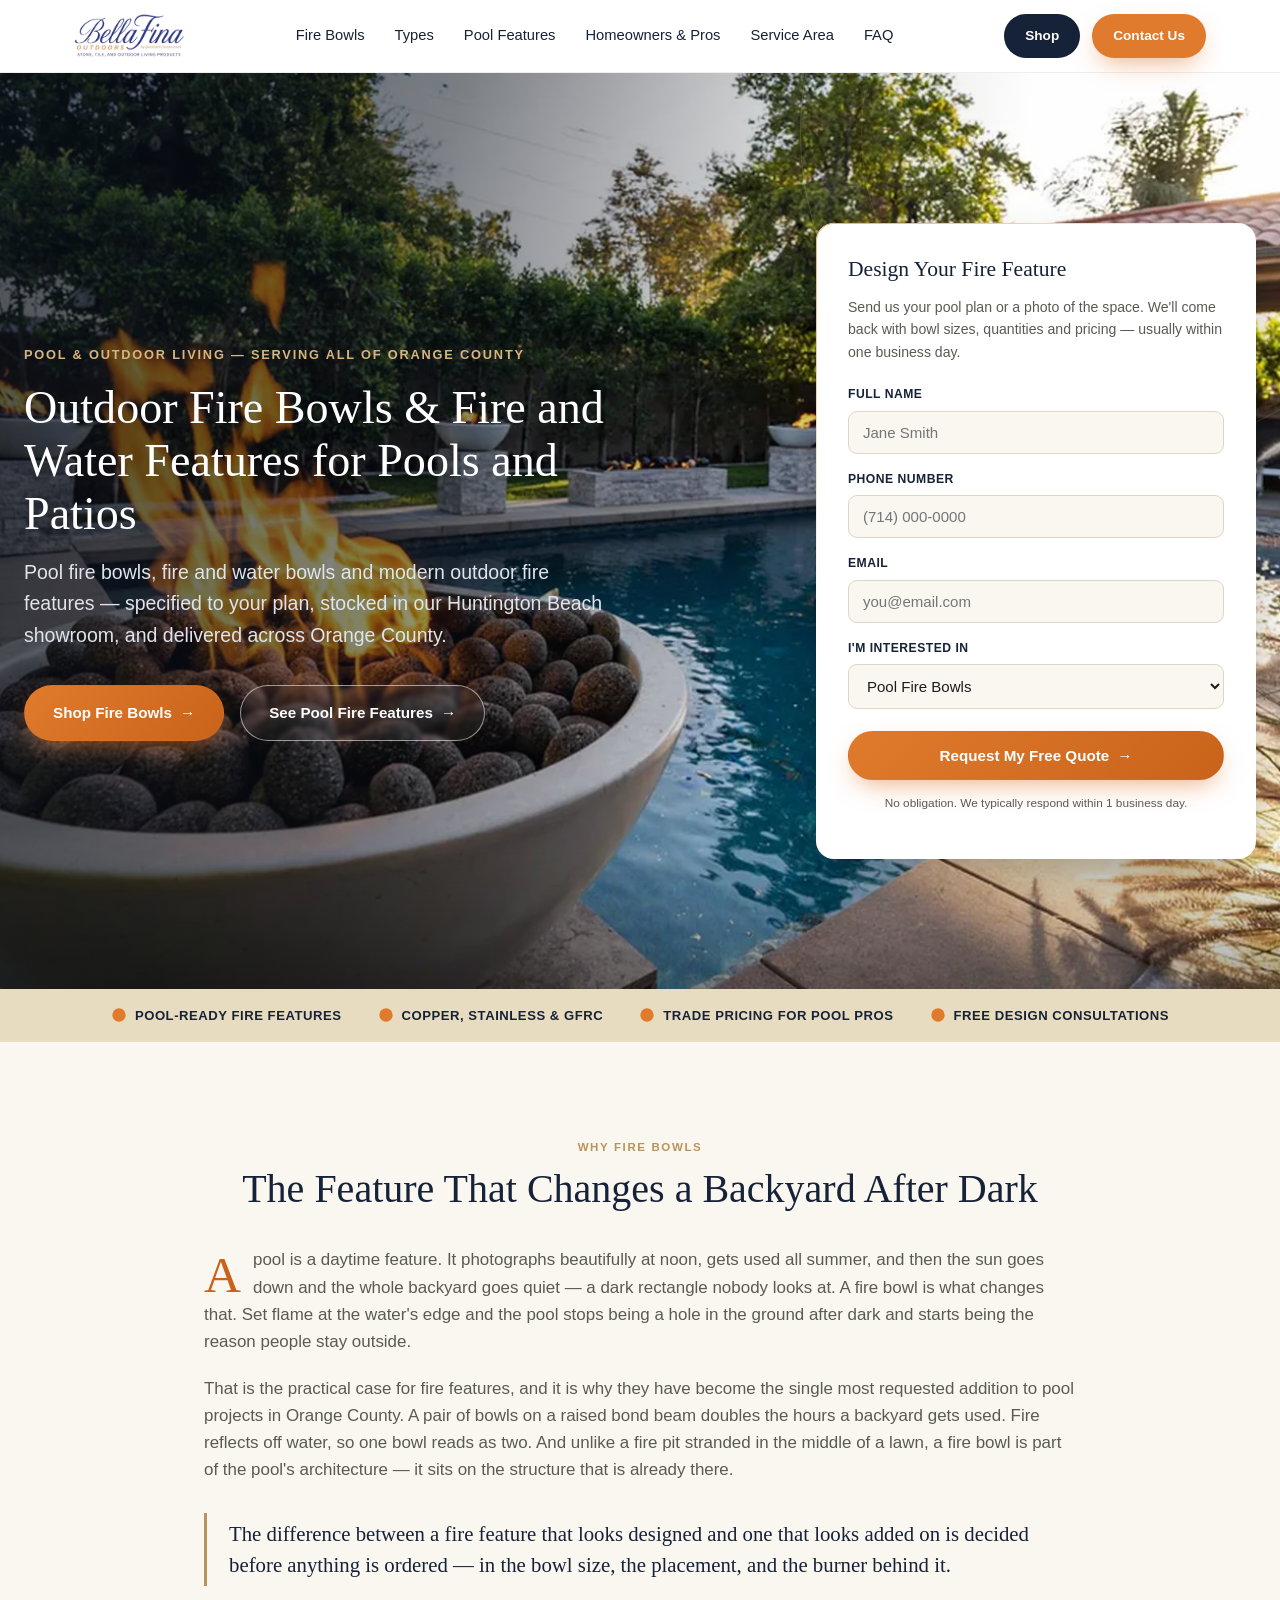
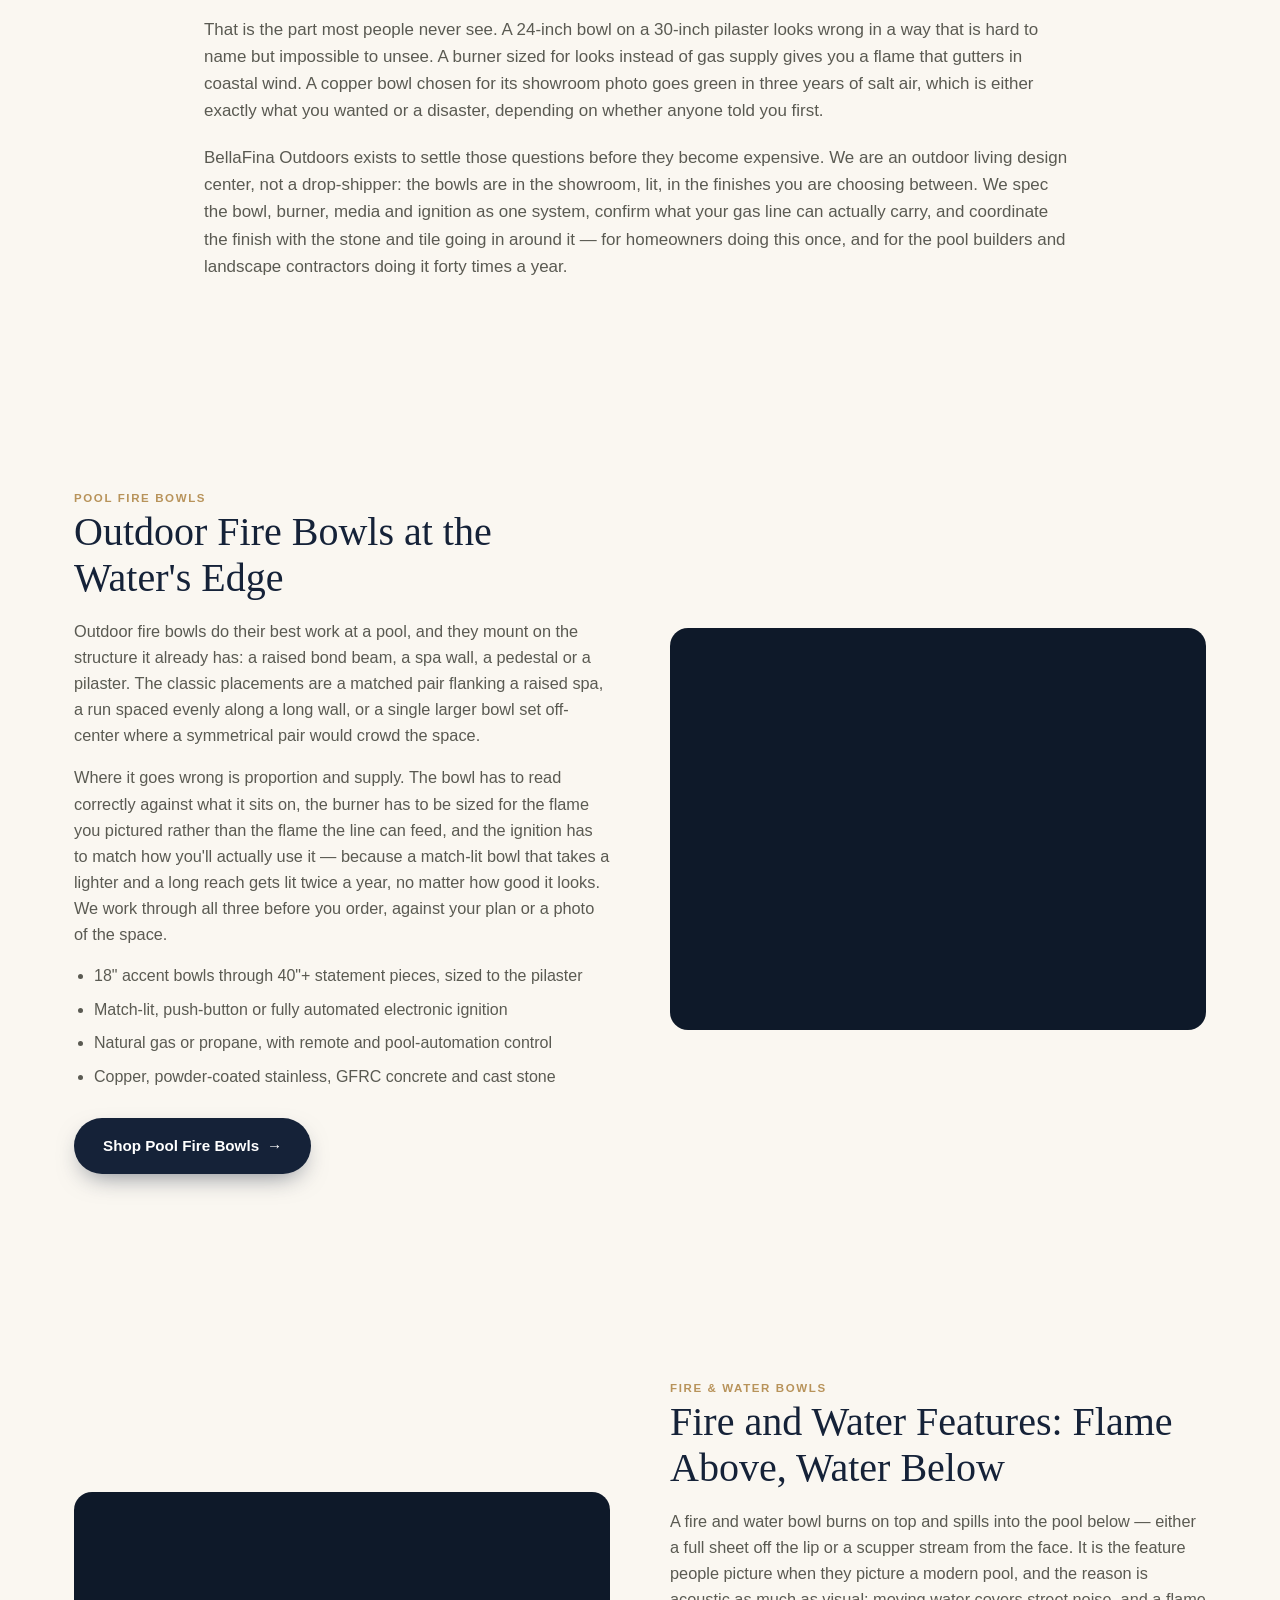
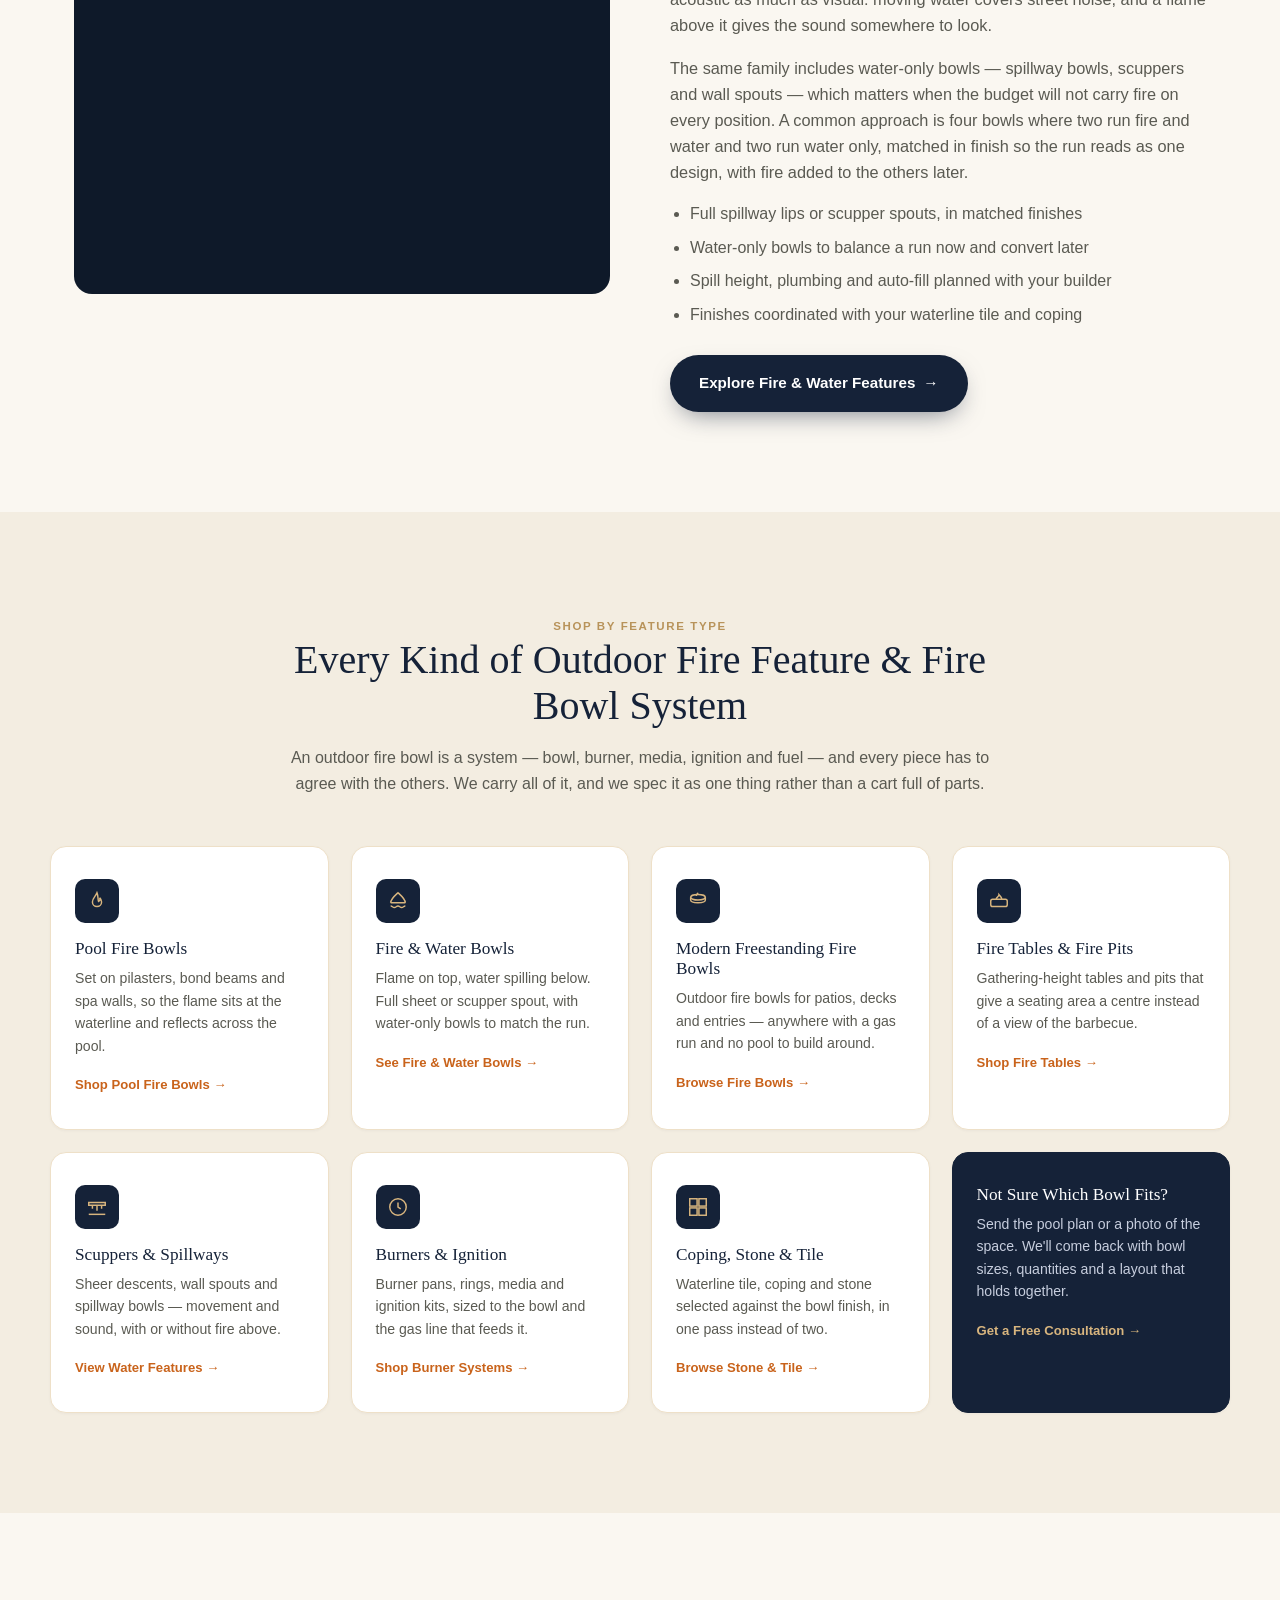
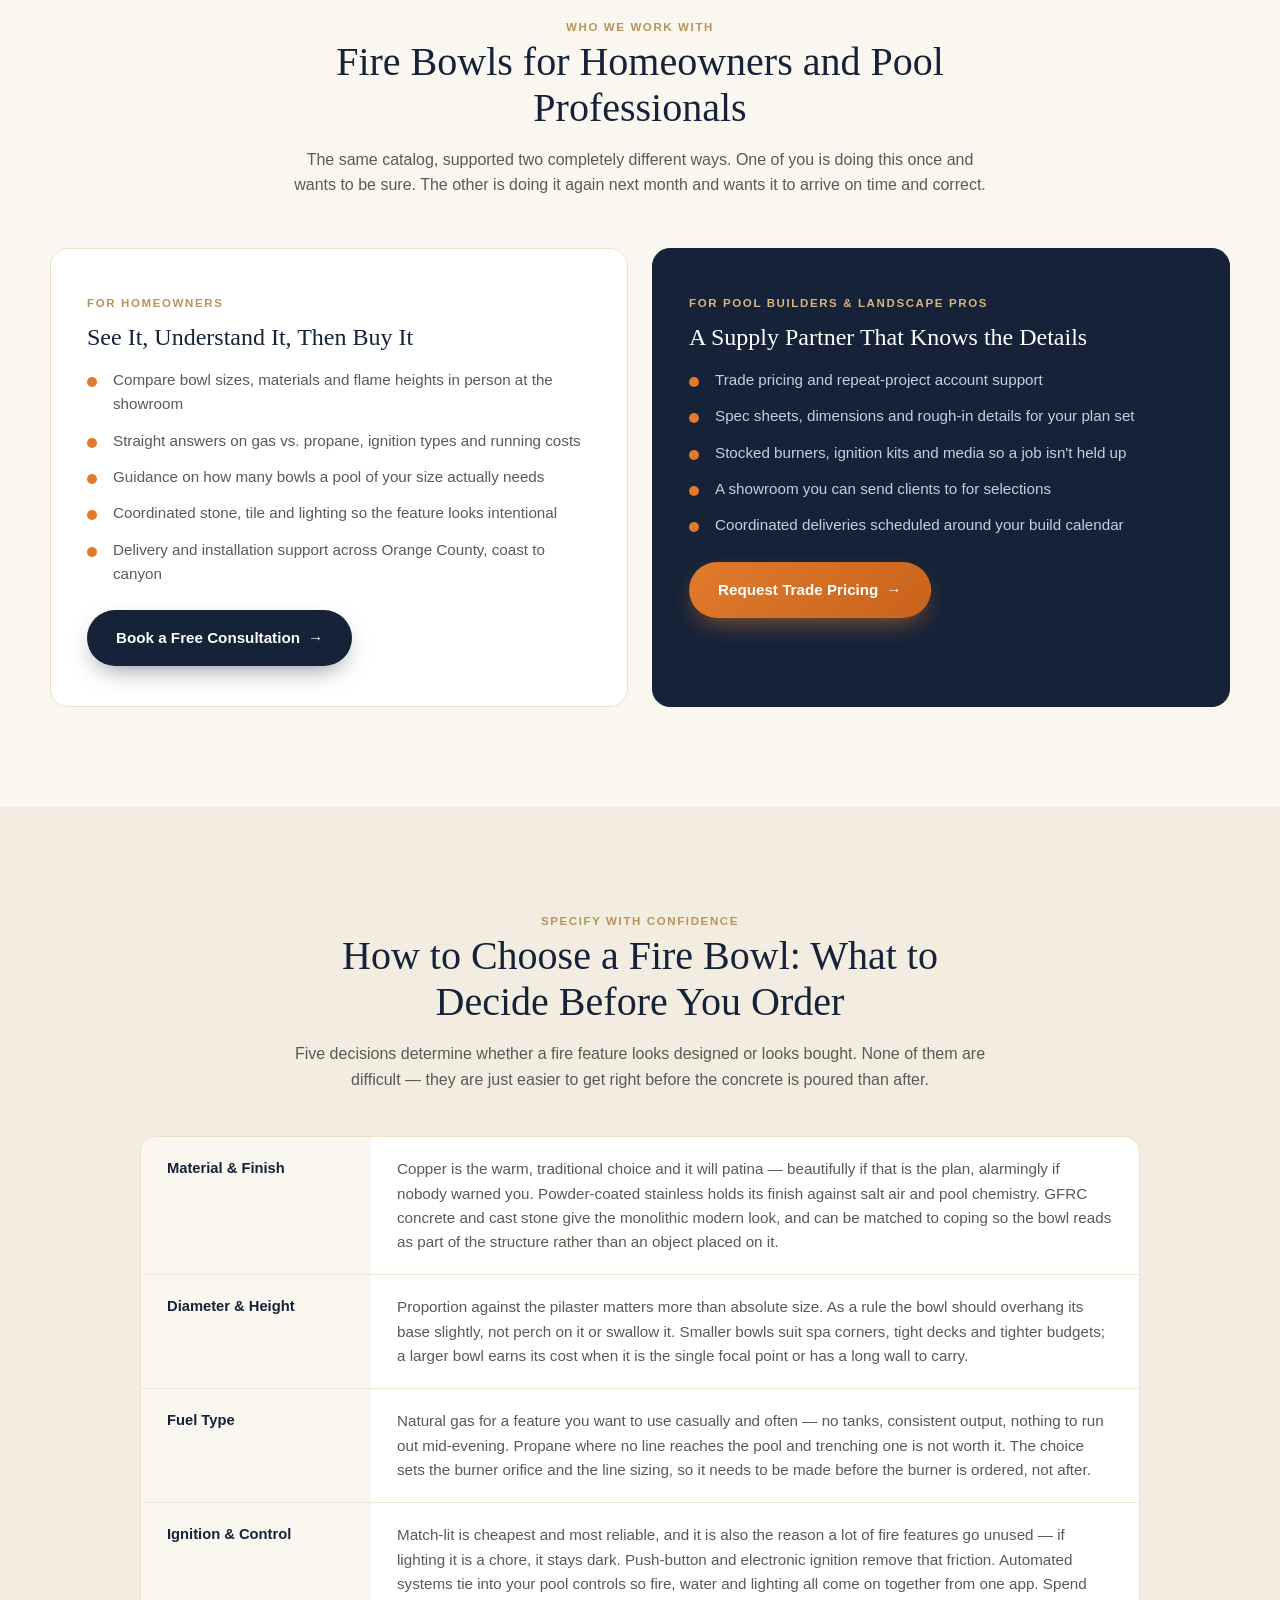
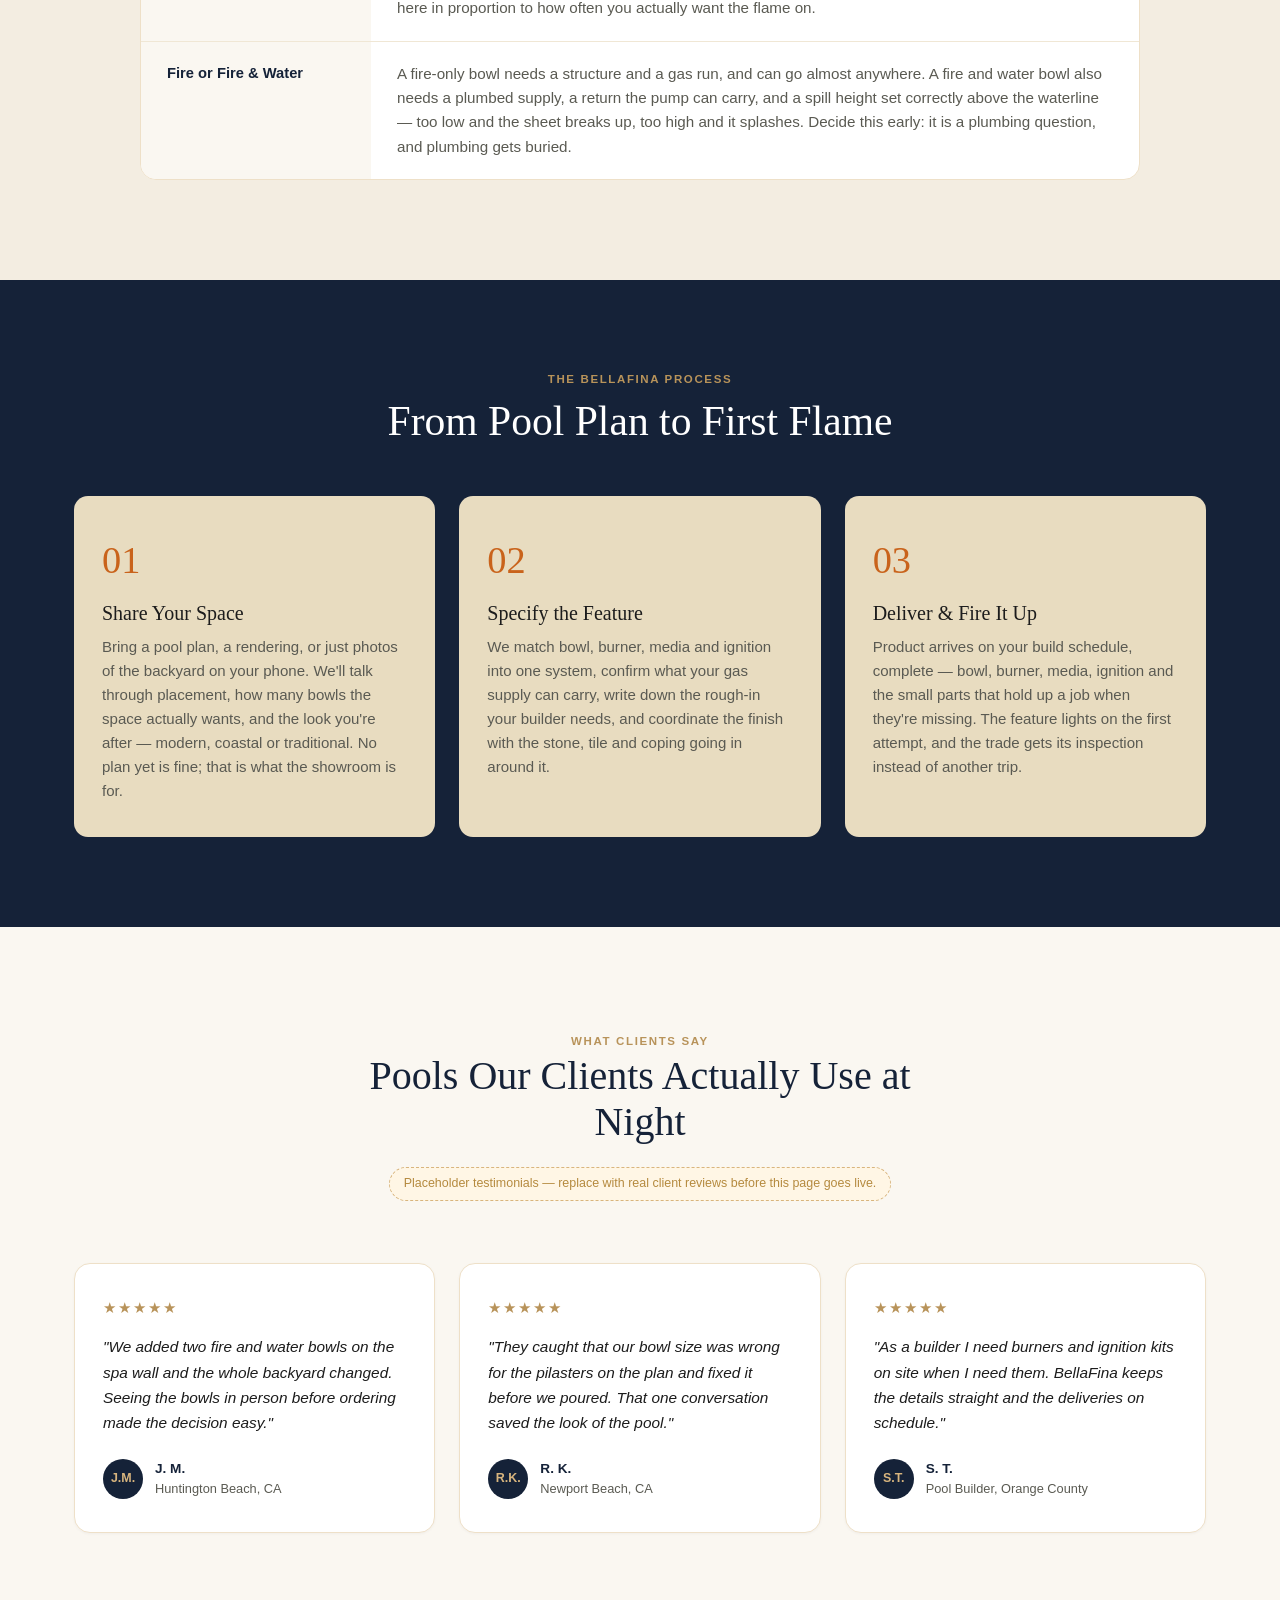
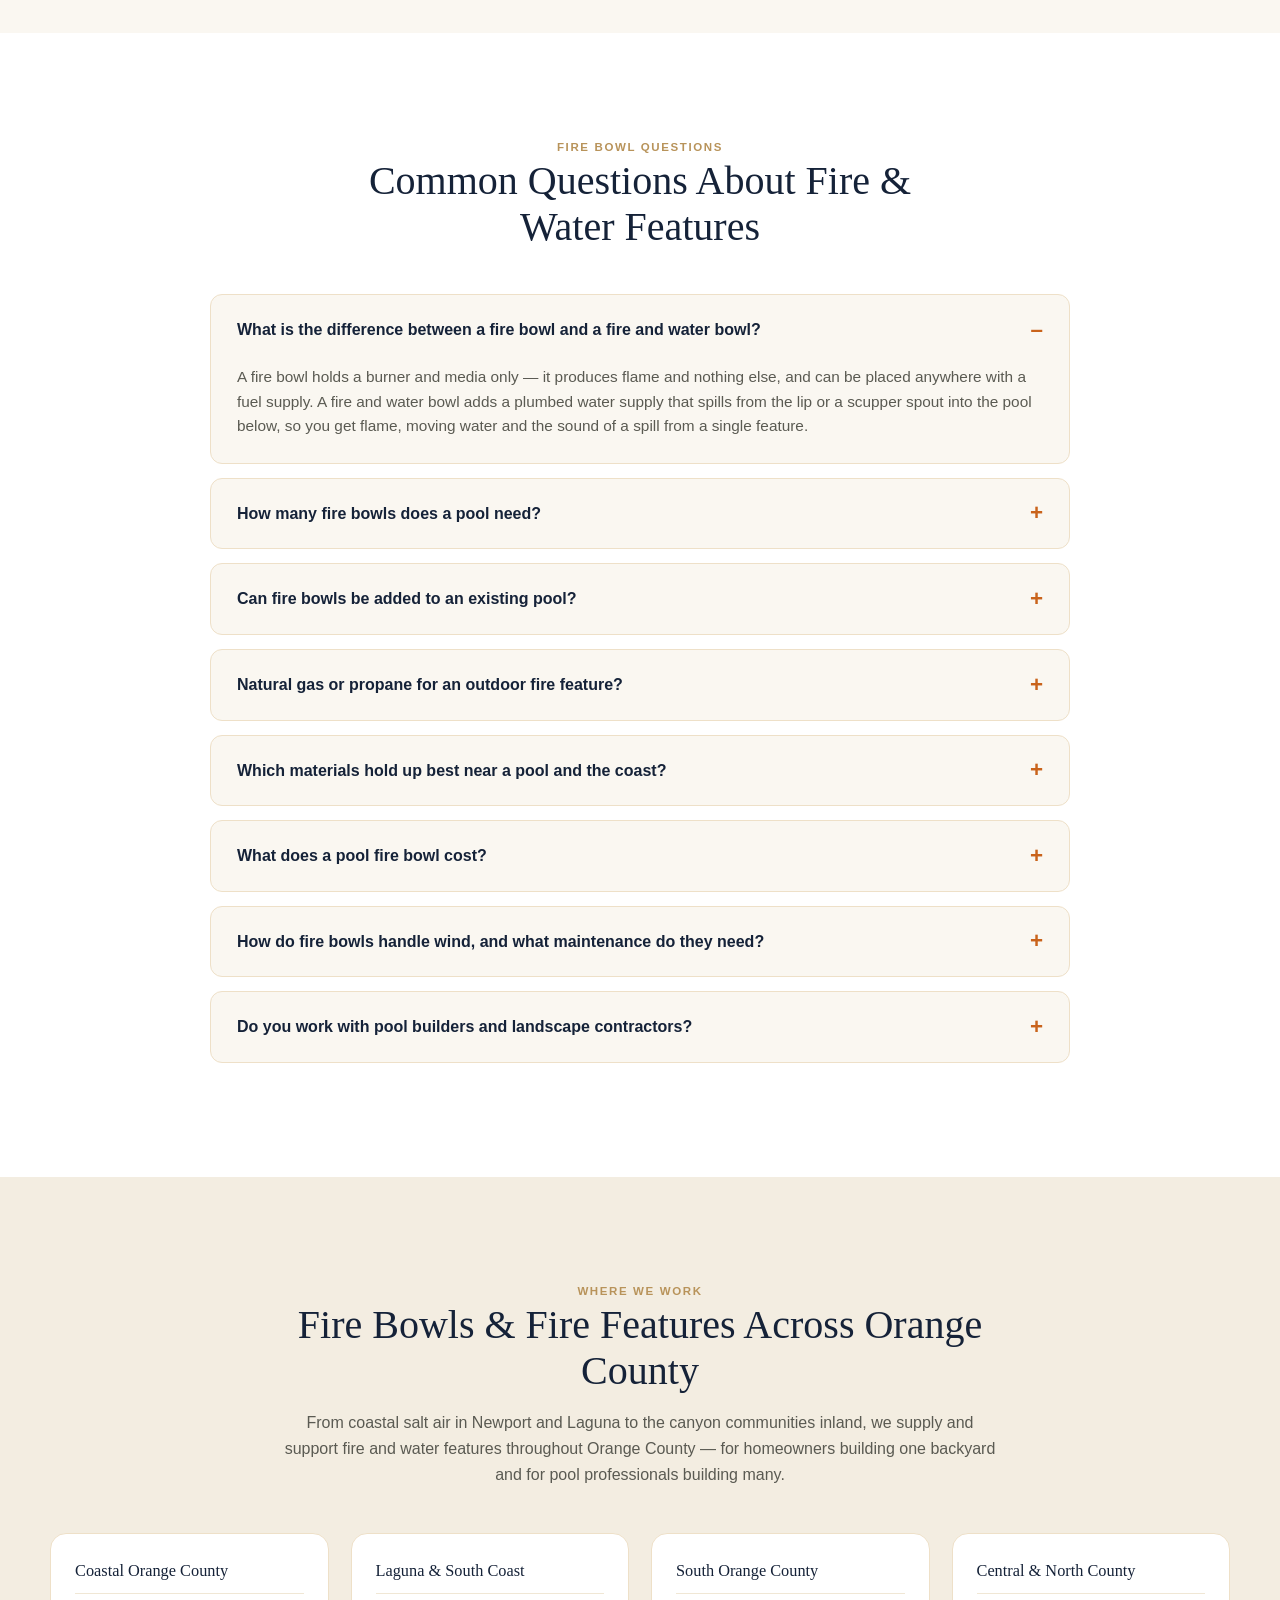
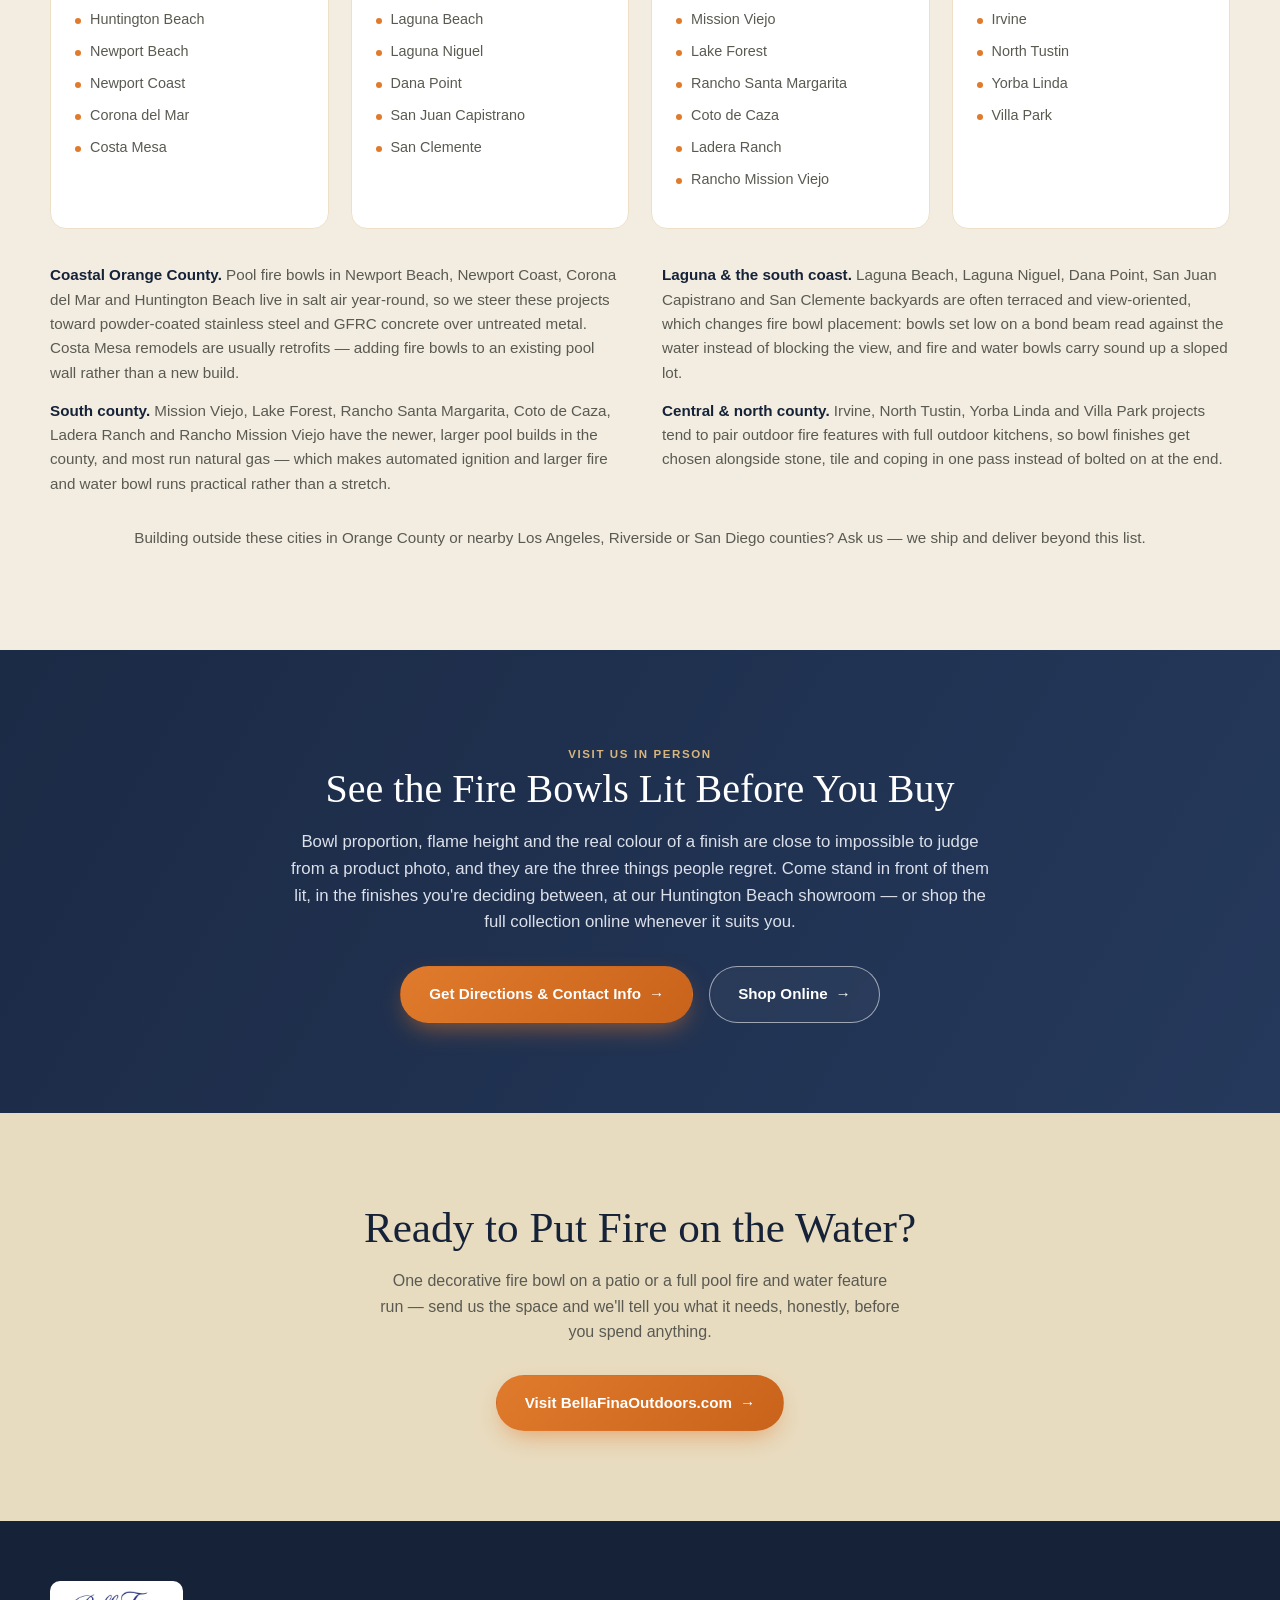
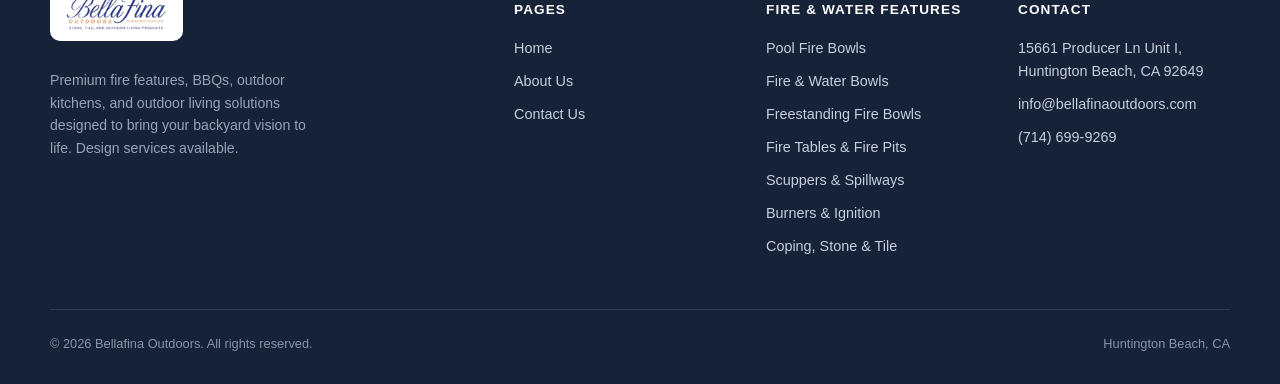
==== index.html @ 93fb8df9 "Put the styled hero form back, feeding the popup Embedding the LeadConnector form directly in the he" ====
<!DOCTYPE html>
<html lang="en">
<head>
<meta charset="UTF-8">
<meta name="viewport" content="width=device-width, initial-scale=1.0">
<title>Fire Bowls &amp; Fire and Water Features | Pool Fire Bowls — Orange County, CA</title>
<meta name="description" content="Shop modern outdoor fire bowls, pool fire bowls and fire and water features at BellaFina Outdoors, serving Huntington Beach, Newport Beach, Irvine, Laguna Beach, Dana Point and all of Orange County. Copper, stainless and GFRC bowls, scuppers and complete fire feature systems for homeowners and pool professionals.">
<link rel="icon" type="image/png" sizes="32x32" href="assets/favicon-32.png">
<link rel="icon" type="image/png" sizes="512x512" href="assets/icon-512.png">
<link rel="apple-touch-icon" href="assets/apple-touch-icon.png">
<meta name="theme-color" content="#152238">
<link rel="preload" as="image" href="assets/hero-fire-bowl.webp" fetchpriority="high">
<link rel="canonical" href="https://fire-bowls.vercel.app/">
<meta property="og:title" content="Fire Bowls &amp; Fire and Water Features | BellaFina Outdoors">
<meta property="og:description" content="Pool fire bowls, fire and water bowls, and decorative outdoor fire features — designed, supplied and supported across Orange County.">
<meta property="og:type" content="website">
<meta property="og:url" content="https://fire-bowls.vercel.app/">
<meta property="og:image" content="https://fire-bowls.vercel.app/assets/hero-fire-bowl.webp">
<meta property="og:site_name" content="BellaFina Outdoors">
<meta name="twitter:card" content="summary_large_image">
<meta name="twitter:title" content="Pool Fire Bowls &amp; Fire and Water Features — Orange County">
<meta name="twitter:description" content="Modern outdoor fire bowls, pool fire bowls and fire and water features in copper, stainless and GFRC. Huntington Beach showroom, serving all of Orange County.">
<meta name="twitter:image" content="https://fire-bowls.vercel.app/assets/hero-fire-bowl.webp">
<style>
  :root{
    --navy:#152238;
    --navy-2:#1b2a45;
    --gold:#b8935a;
    --gold-light:#d8b57e;
    --orange:#e07a2c;
    --orange-dark:#c9631b;
    --cream:#f3ede1;
    --cream-2:#e8dcc0;
    --paper:#faf7f1;
    --ink:#1c1c1c;
    --muted:#5a5a52;
    --serif: Georgia, 'Times New Roman', Times, serif;
    --sans: -apple-system, BlinkMacSystemFont, 'Segoe UI', Helvetica, Arial, sans-serif;
  }
  *{box-sizing:border-box;}
  html{scroll-behavior:smooth;}
  body{margin:0;font-family:var(--sans);color:var(--ink);background:var(--paper);line-height:1.6;}
  img{max-width:100%;display:block;}
  a{text-decoration:none;color:inherit;}
  .wrap{max-width:1180px;margin:0 auto;padding:0 24px;}
  h1,h2,h3{font-family:var(--serif);font-weight:400;margin:0 0 16px;line-height:1.15;}
  .eyebrow{letter-spacing:.14em;text-transform:uppercase;font-size:.72rem;color:var(--gold);font-weight:600;}
  .btn{display:inline-flex;align-items:center;gap:8px;padding:15px 28px;border-radius:999px;font-size:.95rem;font-weight:600;border:1px solid transparent;cursor:pointer;transition:transform .18s ease,box-shadow .18s ease,opacity .18s ease;}
  .btn:hover{transform:translateY(-2px);opacity:.96;}
  .btn-primary{background:linear-gradient(135deg,var(--orange),var(--orange-dark));color:#fff;box-shadow:0 10px 26px -8px rgba(224,122,44,.65);}
  .btn-outline{background:rgba(255,255,255,.04);border-color:rgba(255,255,255,.55);color:#fff;backdrop-filter:blur(2px);}
  .btn-navy{background:var(--navy);color:#fff;box-shadow:0 10px 26px -10px rgba(21,34,56,.6);}
  .btn-arrow{display:inline-block;transition:transform .15s ease;}
  .btn:hover .btn-arrow{transform:translateX(3px);}

  /* Header */
  header{position:sticky;top:0;z-index:50;background:#fff;border-bottom:1px solid #eee;}
  .nav-inner{display:flex;align-items:center;justify-content:space-between;padding:14px 24px;max-width:1180px;margin:0 auto;}
  .logo{display:flex;align-items:center;gap:10px;}
  .logo img{height:44px;width:auto;flex-shrink:0;}
  .logo.footer-logo{background:#fff;border-radius:10px;padding:10px 16px;display:inline-flex;}
  .logo.footer-logo img{height:40px;}
  nav.links{display:flex;align-items:center;gap:30px;}
  nav.links a{font-size:.92rem;color:var(--navy);font-weight:500;}
  nav.links a:hover{color:var(--orange);}
  .header-ctas{display:flex;gap:12px;align-items:center;}
  .header-ctas .btn{padding:10px 20px;font-size:.85rem;}
  .header-ctas .btn-primary{background:var(--orange);}
  .header-ctas .btn-ghost{background:var(--navy);color:#fff;}
  @media (max-width:900px){ nav.links{display:none;} }

  /* Hero */
  .hero{position:relative;padding:150px 24px 130px;text-align:center;overflow:hidden;
    background:#0a101a url("assets/hero-fire-bowl.webp");
    background-size:cover;
    background-position:center 60%;
  }
  .hero::before{content:"";position:absolute;inset:0;z-index:1;background:
    linear-gradient(100deg, rgba(10,16,26,.72) 0%, rgba(10,16,26,.5) 32%, rgba(10,16,26,.12) 58%, transparent 72%);
    pointer-events:none;}
  .hero::after{content:"";position:absolute;left:0;right:0;bottom:0;height:140px;z-index:1;
    background:linear-gradient(to bottom, transparent, rgba(0,0,0,.35));pointer-events:none;}
  .hero-ring{position:absolute;z-index:2;width:640px;height:640px;border:1px solid rgba(216,181,126,.18);border-radius:50%;top:-260px;right:-160px;pointer-events:none;}
  .hero-ring::before{content:"";position:absolute;inset:60px;border:1px solid rgba(216,181,126,.12);border-radius:50%;}
  .hero-grid{position:relative;z-index:3;max-width:1320px;margin:0 auto;display:grid;grid-template-columns:1fr .85fr;gap:60px;align-items:center;text-align:left;}
  .hero-inner{max-width:660px;}
  .lead-card{justify-self:end;width:100%;max-width:440px;}
  .hero .eyebrow{color:var(--gold-light);font-size:.8rem;}
  .hero h1{color:#fff;font-family:var(--serif);font-weight:400;font-size:clamp(2rem,3.6vw,2.9rem);margin-top:16px;text-shadow:0 2px 30px rgba(0,0,0,.25);}
  .hero p.sub{color:#dfe3ec;font-size:1.22rem;max-width:580px;margin:0 0 34px;}
  .hero .cta-row{display:flex;gap:16px;justify-content:flex-start;flex-wrap:wrap;}

  /* Lead capture card */
  .lead-card{position:relative;background:#fff;border-radius:18px;padding:34px 32px;box-shadow:0 30px 60px -20px rgba(0,0,0,.45);}
  .lead-card::before{content:"";position:absolute;inset:0;border-radius:18px;padding:1px;background:linear-gradient(140deg, var(--gold-light), transparent 40%);-webkit-mask:linear-gradient(#fff 0 0) content-box, linear-gradient(#fff 0 0);-webkit-mask-composite:xor;mask-composite:exclude;pointer-events:none;}
  .lead-card h3{font-family:var(--serif);font-size:1.35rem;color:var(--navy);margin-bottom:6px;}
  .lead-card .lead-sub{font-size:.88rem;color:var(--muted);margin-bottom:22px;}
  .lead-card label{display:block;font-size:.76rem;font-weight:700;letter-spacing:.04em;text-transform:uppercase;color:var(--navy);margin-bottom:6px;}
  .lead-field{margin-bottom:16px;}
  .lead-card input,
  .lead-card select{width:100%;padding:12px 14px;border:1px solid #ddd6c6;border-radius:9px;font-size:.94rem;font-family:var(--sans);background:var(--paper);color:var(--ink);}
  .lead-card input:focus,
  .lead-card select:focus{outline:2px solid var(--gold);outline-offset:1px;}
  .lead-card .btn{width:100%;justify-content:center;margin-top:6px;}
  .lead-note{font-size:.74rem;color:var(--muted);text-align:center;margin-top:14px;}
  .lead-embed{width:100%;min-height:560px;border:none;border-radius:10px;display:block;background:#fff;}

  /* Quote modal */
  .modal{position:fixed;inset:0;z-index:200;display:none;align-items:center;justify-content:center;padding:24px;}
  .modal.is-open{display:flex;}
  .modal-backdrop{position:absolute;inset:0;background:rgba(10,16,26,.72);backdrop-filter:blur(2px);}
  .modal-card{position:relative;background:#fff;border-radius:18px;width:100%;max-width:520px;max-height:90vh;
    overflow:auto;padding:30px 28px 24px;box-shadow:0 40px 80px -24px rgba(0,0,0,.55);}
  .modal-card h3{font-family:var(--serif);font-size:1.4rem;color:var(--navy);margin-bottom:6px;}
  .modal-card .modal-sub{font-size:.9rem;color:var(--muted);margin:0 0 20px;}
  .modal-close{position:absolute;top:14px;right:14px;width:34px;height:34px;border-radius:50%;border:1px solid #e6ddc9;
    background:var(--paper);color:var(--navy);font-size:1.15rem;line-height:1;cursor:pointer;display:flex;
    align-items:center;justify-content:center;}
  .modal-close:hover{background:var(--cream-2);}
  body.modal-open{overflow:hidden;}
  @media (max-width:900px){ .hero-grid{grid-template-columns:1fr;} .hero-inner{max-width:100%;text-align:center;} .hero .cta-row{justify-content:center;} .lead-card{max-width:460px;margin:0 auto;} }

  .trust-strip{background:var(--cream-2);padding:16px 24px;}
  .trust-strip .wrap{display:flex;gap:14px 36px;justify-content:center;flex-wrap:wrap;font-size:.82rem;letter-spacing:.04em;color:var(--navy);text-transform:uppercase;font-weight:600;}
  .trust-strip span{display:flex;align-items:center;gap:8px;}
  .trust-strip svg{width:16px;height:16px;color:var(--orange);}

  /* Lede / intro prose */
  .lede{background:var(--paper);padding:96px 24px 84px;}
  .lede .wrap{max-width:920px;}
  .lede .eyebrow{display:block;text-align:center;margin-bottom:10px;}
  .lede h2{color:var(--navy);font-size:clamp(1.8rem,3.4vw,2.5rem);text-align:center;margin-bottom:34px;}
  .lede p{font-size:1.06rem;color:var(--muted);margin:0 0 20px;}
  .lede p.first::first-letter{font-family:var(--serif);font-size:3.2rem;line-height:.9;float:left;padding:6px 12px 0 0;color:var(--orange-dark);}
  .lede .pull{border-left:3px solid var(--gold);padding:6px 0 6px 22px;margin:30px 0;font-family:var(--serif);font-size:1.3rem;line-height:1.45;color:var(--navy);}

  /* Process section */
  .process{background:var(--navy);color:#fff;padding:90px 24px;}
  .process h2{color:#fff;font-size:clamp(1.8rem,3.6vw,2.6rem);max-width:780px;margin:0 auto 50px;text-align:center;}
  .process .eyebrow{text-align:center;display:block;margin-bottom:10px;}
  .steps{display:grid;grid-template-columns:repeat(3,1fr);gap:24px;max-width:1180px;margin:0 auto;}
  .step-card{background:var(--cream-2);color:var(--ink);border-radius:14px;padding:34px 28px;}
  .step-card .num{font-family:var(--serif);font-size:2.4rem;color:var(--orange-dark);display:block;margin-bottom:10px;}
  .step-card h3{font-size:1.25rem;margin-bottom:10px;}
  .step-card p{font-size:.94rem;color:var(--muted);margin:0;}
  @media (max-width:820px){.steps{grid-template-columns:1fr;}}

  /* Split sections */
  .split{padding:100px 24px;}
  .split .wrap{display:grid;grid-template-columns:1fr 1fr;gap:60px;align-items:center;}
  .split.reverse .wrap{direction:rtl;}
  .split.reverse .wrap > *{direction:ltr;}
  .split h2{font-size:clamp(1.8rem,3.4vw,2.5rem);color:var(--navy);}
  .split p{color:var(--muted);margin-bottom:16px;font-size:1.02rem;}
  .split .btn{margin-top:8px;}
  .split ul{margin:0 0 20px;padding-left:20px;color:var(--muted);font-size:1rem;}
  .split li{margin-bottom:8px;}
  .visual{border-radius:18px;aspect-ratio:4/3;position:relative;overflow:hidden;display:flex;align-items:center;justify-content:center;}
  .visual svg{width:40%;height:40%;opacity:.9;}
  .visual-fire{background:linear-gradient(160deg,#e07a2c,#c9631b 60%,#7a3b10);}
  .visual-water{background:linear-gradient(160deg,#3a5170,#152238 65%);}
  .visual-video{background:#0e1929;}
  .visual-video video{width:100%;height:100%;object-fit:cover;}
  @media (max-width:860px){ .split .wrap{grid-template-columns:1fr;} .split.reverse .wrap{direction:ltr;} }

  /* Categories */
  .categories{background:var(--cream);padding:100px 24px;}
  .categories .head{text-align:center;max-width:700px;margin:0 auto 50px;}
  .categories h2{color:var(--navy);font-size:clamp(1.8rem,3.4vw,2.5rem);}
  .categories .head p{color:var(--muted);}
  .cat-grid{display:grid;grid-template-columns:repeat(4,1fr);gap:22px;max-width:1180px;margin:0 auto;}
  .cat-card{background:#fff;border-radius:16px;padding:32px 24px;text-align:left;border:1px solid #eee0c8;box-shadow:0 1px 3px rgba(21,34,56,.04);transition:transform .18s ease, box-shadow .18s ease;}
  .cat-card:hover{transform:translateY(-5px);box-shadow:0 20px 40px -14px rgba(21,34,56,.16);}
  .cat-card .icon{width:44px;height:44px;border-radius:10px;background:var(--navy);display:flex;align-items:center;justify-content:center;margin-bottom:16px;}
  .cat-card .icon svg{width:22px;height:22px;color:var(--gold-light);}
  .cat-card h3{font-size:1.08rem;margin-bottom:8px;color:var(--navy);}
  .cat-card p{font-size:.88rem;color:var(--muted);margin:0 0 14px;}
  .cat-card .link{font-size:.82rem;font-weight:700;color:var(--orange-dark);}
  @media (max-width:1000px){.cat-grid{grid-template-columns:repeat(2,1fr);}}
  @media (max-width:560px){.cat-grid{grid-template-columns:1fr;}}

  /* Audience band */
  .audience{background:var(--paper);padding:100px 24px;}
  .audience .head{text-align:center;max-width:700px;margin:0 auto 50px;}
  .audience h2{color:var(--navy);font-size:clamp(1.8rem,3.4vw,2.5rem);}
  .audience .head p{color:var(--muted);}
  .aud-grid{display:grid;grid-template-columns:1fr 1fr;gap:24px;max-width:1180px;margin:0 auto;}
  .aud-card{border-radius:18px;padding:40px 36px;border:1px solid #eee0c8;background:#fff;}
  .aud-card.pro{background:var(--navy);border-color:var(--navy);color:#c7cede;}
  .aud-card.pro h3, .aud-card.pro strong{color:#fff;}
  .aud-card.pro .eyebrow{color:var(--gold-light);}
  .aud-card h3{color:var(--navy);font-size:1.5rem;margin-top:10px;}
  .aud-card ul{list-style:none;padding:0;margin:0 0 24px;}
  .aud-card li{position:relative;padding-left:26px;margin-bottom:12px;font-size:.95rem;color:var(--muted);}
  .aud-card.pro li{color:#c7cede;}
  .aud-card li::before{content:"";position:absolute;left:0;top:9px;width:10px;height:10px;border-radius:50%;background:var(--orange);}
  @media (max-width:860px){.aud-grid{grid-template-columns:1fr;}}

  /* Spec table */
  .specs{background:var(--cream);padding:100px 24px;}
  .specs .head{text-align:center;max-width:700px;margin:0 auto 44px;}
  .specs h2{color:var(--navy);font-size:clamp(1.8rem,3.4vw,2.5rem);}
  .specs .head p{color:var(--muted);}
  .spec-table{max-width:1000px;margin:0 auto;background:#fff;border:1px solid #eee0c8;border-radius:16px;overflow:hidden;}
  .spec-row{display:grid;grid-template-columns:230px 1fr;gap:0;border-bottom:1px solid #f0e7d5;}
  .spec-row:last-child{border-bottom:none;}
  .spec-row dt{padding:20px 26px;font-weight:700;color:var(--navy);background:var(--paper);font-size:.92rem;}
  .spec-row dd{padding:20px 26px;margin:0;color:var(--muted);font-size:.95rem;}
  @media (max-width:700px){.spec-row{grid-template-columns:1fr;} .spec-row dd{padding-top:0;}}

  /* Testimonials */
  .testimonials{background:var(--paper);padding:100px 24px;}
  .testimonials .head{text-align:center;max-width:640px;margin:0 auto 50px;}
  .testimonials h2{color:var(--navy);font-size:clamp(1.8rem,3.4vw,2.5rem);}
  .sample-note{font-size:.78rem;color:#b58a3f;background:#fff6e5;border:1px dashed #d8b57e;display:inline-block;padding:6px 14px;border-radius:999px;margin-top:6px;}
  .testi-grid{display:grid;grid-template-columns:repeat(3,1fr);gap:24px;max-width:1180px;margin:0 auto;}
  .testi-card{background:#fff;border:1px solid #eee0c8;border-radius:16px;padding:32px 28px;box-shadow:0 1px 3px rgba(21,34,56,.04);}
  .testi-card .stars{color:var(--gold);letter-spacing:2px;margin-bottom:14px;font-size:.95rem;}
  .testi-card p{font-size:.96rem;color:var(--ink);font-style:italic;margin:0 0 22px;line-height:1.65;}
  .testi-author{display:flex;align-items:center;gap:12px;}
  .testi-author .avatar{width:40px;height:40px;border-radius:50%;background:var(--navy);color:var(--gold-light);display:flex;align-items:center;justify-content:center;font-size:.78rem;font-weight:700;flex-shrink:0;}
  .testi-author div:last-child{display:flex;flex-direction:column;font-size:.85rem;}
  .testi-author strong{color:var(--navy);}
  .testi-author span{color:var(--muted);font-size:.8rem;}
  @media (max-width:860px){.testi-grid{grid-template-columns:1fr;}}

  /* FAQ */
  .faq{background:#fff;padding:100px 24px;}
  .faq .head{text-align:center;max-width:640px;margin:0 auto 44px;}
  .faq h2{color:var(--navy);font-size:clamp(1.8rem,3.4vw,2.5rem);}
  .faq-list{max-width:860px;margin:0 auto;}
  .faq-item{border:1px solid #eee0c8;border-radius:12px;margin-bottom:14px;background:var(--paper);overflow:hidden;}
  .faq-item summary{cursor:pointer;list-style:none;padding:22px 26px;font-weight:600;color:var(--navy);font-size:1rem;display:flex;justify-content:space-between;align-items:center;gap:16px;}
  .faq-item summary::-webkit-details-marker{display:none;}
  .faq-item summary::after{content:"+";color:var(--orange-dark);font-size:1.4rem;line-height:1;flex-shrink:0;}
  .faq-item[open] summary::after{content:"\2013";}
  .faq-item p{margin:0;padding:0 26px 24px;color:var(--muted);font-size:.96rem;}

  /* Service areas */
  .areas{background:var(--cream);padding:100px 24px;}
  .areas .head{text-align:center;max-width:720px;margin:0 auto 46px;}
  .areas h2{color:var(--navy);font-size:clamp(1.8rem,3.4vw,2.5rem);}
  .areas .head p{color:var(--muted);}
  .area-grid{display:grid;grid-template-columns:repeat(4,1fr);gap:22px;max-width:1180px;margin:0 auto 34px;}
  .area-col{background:#fff;border:1px solid #eee0c8;border-radius:16px;padding:28px 24px;}
  .area-col h3{font-size:1.02rem;color:var(--navy);margin-bottom:14px;padding-bottom:12px;border-bottom:1px solid #f0e7d5;}
  .area-col ul{list-style:none;padding:0;margin:0;}
  .area-col li{font-size:.9rem;color:var(--muted);margin-bottom:9px;display:flex;gap:9px;align-items:baseline;}
  .area-col li::before{content:"";width:6px;height:6px;border-radius:50%;background:var(--orange);flex-shrink:0;}
  .area-copy{max-width:1180px;margin:0 auto 30px;display:grid;grid-template-columns:1fr 1fr;gap:14px 44px;}
  .area-copy p{font-size:.95rem;color:var(--muted);margin:0;}
  .area-copy strong{color:var(--navy);font-weight:700;}
  @media (max-width:860px){.area-copy{grid-template-columns:1fr;}}
  .area-note{max-width:1180px;margin:0 auto;text-align:center;font-size:.95rem;color:var(--muted);}
  @media (max-width:1000px){.area-grid{grid-template-columns:repeat(2,1fr);}}
  @media (max-width:560px){.area-grid{grid-template-columns:1fr;}}

  /* Showroom banner */
  .showroom{padding:90px 24px;background:linear-gradient(120deg,#1b2a45,#25395c);color:#fff;text-align:center;}
  .showroom .wrap{max-width:760px;}
  .showroom h2{color:#fff;font-size:clamp(1.8rem,3.4vw,2.5rem);}
  .showroom p{color:#dbe0ea;font-size:1.05rem;margin-bottom:30px;}
  .showroom .cta-row{display:flex;gap:16px;justify-content:center;flex-wrap:wrap;}

  /* Final CTA */
  .final-cta{padding:90px 24px;text-align:center;background:var(--cream-2);}
  .final-cta h2{color:var(--navy);font-size:clamp(1.9rem,3.8vw,2.7rem);max-width:640px;margin:0 auto 16px;}
  .final-cta p{color:var(--muted);max-width:520px;margin:0 auto 30px;}

  footer{background:var(--navy);color:#c7cede;padding:60px 24px 30px;}
  .footer-grid{display:grid;grid-template-columns:2fr 1fr 1fr 1fr;gap:40px;max-width:1180px;margin:0 auto;padding-bottom:40px;border-bottom:1px solid rgba(255,255,255,.1);}
  .footer-grid h4{color:#fff;font-size:.85rem;letter-spacing:.08em;text-transform:uppercase;margin-bottom:16px;}
  .footer-grid ul{list-style:none;padding:0;margin:0;}
  .footer-grid li{margin-bottom:10px;font-size:.9rem;}
  .footer-grid a:hover{color:#fff;}
  .footer-bottom{max-width:1180px;margin:24px auto 0;display:flex;justify-content:space-between;flex-wrap:wrap;gap:10px;font-size:.8rem;color:#8b93a9;}
  @media (max-width:800px){.footer-grid{grid-template-columns:1fr 1fr;}}
</style>
</head>
<body>

<header>
  <div class="nav-inner">
    <a class="logo" href="https://www.bellafinaoutdoors.com/?utm_source=fire-bowls-lp&amp;utm_medium=landing_page&amp;utm_campaign=fire_bowls&amp;utm_content=header_logo" target="_blank" rel="noopener">
      <img src="assets/logo.webp" alt="BellaFina Outdoors">
    </a>
    <nav class="links">
      <a href="#top">Fire Bowls</a>
      <a href="#types">Types</a>
      <a href="#pool">Pool Features</a>
      <a href="#who">Homeowners &amp; Pros</a>
      <a href="#areas">Service Area</a>
      <a href="#faq">FAQ</a>
    </nav>
    <div class="header-ctas">
      <a class="btn btn-ghost" href="https://www.bellafinaoutdoors.com/shop?utm_source=fire-bowls-lp&amp;utm_medium=landing_page&amp;utm_campaign=fire_bowls&amp;utm_content=header_shop" target="_blank" rel="noopener">Shop</a>
      <a class="btn btn-primary" href="https://www.bellafinaoutdoors.com/contact?utm_source=fire-bowls-lp&amp;utm_medium=landing_page&amp;utm_campaign=fire_bowls&amp;utm_content=header_contact" target="_blank" rel="noopener">Contact Us</a>
    </div>
  </div>
</header>

<section class="hero" id="top">
  <div class="hero-ring"></div>
  <div class="hero-grid">
    <div class="hero-inner">
      <span class="eyebrow">Pool &amp; Outdoor Living — Serving All of Orange County</span>
      <h1>Outdoor Fire Bowls &amp; Fire and Water Features for Pools and Patios</h1>
      <p class="sub">Pool fire bowls, fire and water bowls and modern outdoor fire features — specified to your plan, stocked in our Huntington Beach showroom, and delivered across Orange County.</p>
      <div class="cta-row">
        <a class="btn btn-primary" href="https://www.bellafinaoutdoors.com/outdoor-living-solutions/fire-features?utm_source=fire-bowls-lp&amp;utm_medium=landing_page&amp;utm_campaign=fire_bowls&amp;utm_content=hero_shop_fire_bowls" target="_blank" rel="noopener">Shop Fire Bowls <span class="btn-arrow">&rarr;</span></a>
        <a class="btn btn-outline" href="#pool">See Pool Fire Features <span class="btn-arrow">&rarr;</span></a>
      </div>
    </div>

    <form class="lead-card" id="lead-form">
      <h3>Design Your Fire Feature</h3>
      <p class="lead-sub">Send us your pool plan or a photo of the space. We'll come back with bowl sizes, quantities and pricing — usually within one business day.</p>

      <div class="lead-field">
        <label for="lead-name">Full Name</label>
        <input id="lead-name" type="text" name="name" placeholder="Jane Smith" required>
      </div>
      <div class="lead-field">
        <label for="lead-phone">Phone Number</label>
        <input id="lead-phone" type="tel" name="phone" placeholder="(714) 000-0000" required>
      </div>
      <div class="lead-field">
        <label for="lead-email">Email</label>
        <input id="lead-email" type="email" name="email" placeholder="you@email.com" required>
      </div>
      <div class="lead-field">
        <label for="lead-interest">I'm Interested In</label>
        <select id="lead-interest" name="interest">
          <option>Pool Fire Bowls</option>
          <option>Fire &amp; Water Bowls</option>
          <option>Freestanding Fire Bowls</option>
          <option>Fire Tables &amp; Fire Pits</option>
          <option>Water Features &amp; Scuppers</option>
          <option>Trade / Pool Professional Pricing</option>
        </select>
      </div>

      <button type="submit" class="btn btn-primary">Request My Free Quote <span class="btn-arrow">&rarr;</span></button>
      <p class="lead-note">No obligation. We typically respond within 1 business day.</p>
    </form>
  </div>
</section>

<div class="trust-strip">
  <div class="wrap">
    <span><svg viewBox="0 0 24 24" fill="currentColor"><circle cx="12" cy="12" r="10"/></svg>Pool-Ready Fire Features</span>
    <span><svg viewBox="0 0 24 24" fill="currentColor"><circle cx="12" cy="12" r="10"/></svg>Copper, Stainless &amp; GFRC</span>
    <span><svg viewBox="0 0 24 24" fill="currentColor"><circle cx="12" cy="12" r="10"/></svg>Trade Pricing for Pool Pros</span>
    <span><svg viewBox="0 0 24 24" fill="currentColor"><circle cx="12" cy="12" r="10"/></svg>Free Design Consultations</span>
  </div>
</div>

<section class="lede">
  <div class="wrap">
    <span class="eyebrow">Why Fire Bowls</span>
    <h2>The Feature That Changes a Backyard After Dark</h2>
    <p class="first">A pool is a daytime feature. It photographs beautifully at noon, gets used all summer, and then the sun goes down and the whole backyard goes quiet — a dark rectangle nobody looks at. A fire bowl is what changes that. Set flame at the water's edge and the pool stops being a hole in the ground after dark and starts being the reason people stay outside.</p>
    <p>That is the practical case for fire features, and it is why they have become the single most requested addition to pool projects in Orange County. A pair of bowls on a raised bond beam doubles the hours a backyard gets used. Fire reflects off water, so one bowl reads as two. And unlike a fire pit stranded in the middle of a lawn, a fire bowl is part of the pool's architecture — it sits on the structure that is already there.</p>
    <p class="pull">The difference between a fire feature that looks designed and one that looks added on is decided before anything is ordered — in the bowl size, the placement, and the burner behind it.</p>
    <p>That is the part most people never see. A 24-inch bowl on a 30-inch pilaster looks wrong in a way that is hard to name but impossible to unsee. A burner sized for looks instead of gas supply gives you a flame that gutters in coastal wind. A copper bowl chosen for its showroom photo goes green in three years of salt air, which is either exactly what you wanted or a disaster, depending on whether anyone told you first.</p>
    <p>BellaFina Outdoors exists to settle those questions before they become expensive. We are an outdoor living design center, not a drop-shipper: the bowls are in the showroom, lit, in the finishes you are choosing between. We spec the bowl, burner, media and ignition as one system, confirm what your gas line can actually carry, and coordinate the finish with the stone and tile going in around it — for homeowners doing this once, and for the pool builders and landscape contractors doing it forty times a year.</p>
  </div>
</section>

<section class="split" id="pool">
  <div class="wrap">
    <div>
      <span class="eyebrow">Pool Fire Bowls</span>
      <h2>Outdoor Fire Bowls at the Water's Edge</h2>
      <p>Outdoor fire bowls do their best work at a pool, and they mount on the structure it already has: a raised bond beam, a spa wall, a pedestal or a pilaster. The classic placements are a matched pair flanking a raised spa, a run spaced evenly along a long wall, or a single larger bowl set off-center where a symmetrical pair would crowd the space.</p>
      <p>Where it goes wrong is proportion and supply. The bowl has to read correctly against what it sits on, the burner has to be sized for the flame you pictured rather than the flame the line can feed, and the ignition has to match how you'll actually use it — because a match-lit bowl that takes a lighter and a long reach gets lit twice a year, no matter how good it looks. We work through all three before you order, against your plan or a photo of the space.</p>
      <ul>
        <li>18&quot; accent bowls through 40&quot;+ statement pieces, sized to the pilaster</li>
        <li>Match-lit, push-button or fully automated electronic ignition</li>
        <li>Natural gas or propane, with remote and pool-automation control</li>
        <li>Copper, powder-coated stainless, GFRC concrete and cast stone</li>
      </ul>
      <a class="btn btn-navy" href="https://www.bellafinaoutdoors.com/outdoor-living-solutions/fire-features?utm_source=fire-bowls-lp&amp;utm_medium=landing_page&amp;utm_campaign=fire_bowls&amp;utm_content=split_pool_fire_bowls" target="_blank" rel="noopener">Shop Pool Fire Bowls <span class="btn-arrow">&rarr;</span></a>
    </div>
    <div class="visual visual-video">
      <video id="split-loop-video" aria-label="A lit concrete fire bowl at the edge of a pool, then a close view of the flame" title="Outdoor fire bowls at the water's edge" src="assets/concrete-fire-bowls.mp4" muted loop playsinline preload="none"></video>
    </div>
  </div>
</section>

<section class="split reverse">
  <div class="wrap">
    <div>
      <span class="eyebrow">Fire &amp; Water Bowls</span>
      <h2>Fire and Water Features: Flame Above, Water Below</h2>
      <p>A fire and water bowl burns on top and spills into the pool below — either a full sheet off the lip or a scupper stream from the face. It is the feature people picture when they picture a modern pool, and the reason is acoustic as much as visual: moving water covers street noise, and a flame above it gives the sound somewhere to look.</p>
      <p>The same family includes water-only bowls — spillway bowls, scuppers and wall spouts — which matters when the budget will not carry fire on every position. A common approach is four bowls where two run fire and water and two run water only, matched in finish so the run reads as one design, with fire added to the others later.</p>
      <ul>
        <li>Full spillway lips or scupper spouts, in matched finishes</li>
        <li>Water-only bowls to balance a run now and convert later</li>
        <li>Spill height, plumbing and auto-fill planned with your builder</li>
        <li>Finishes coordinated with your waterline tile and coping</li>
      </ul>
      <a class="btn btn-navy" href="https://www.bellafinaoutdoors.com/outdoor-living-solutions/water-features?utm_source=fire-bowls-lp&amp;utm_medium=landing_page&amp;utm_campaign=fire_bowls&amp;utm_content=split_fire_water" target="_blank" rel="noopener">Explore Fire &amp; Water Features <span class="btn-arrow">&rarr;</span></a>
    </div>
    <div class="visual visual-video">
      <video id="split-loop-video-2" aria-label="A fire bowl spilling water into a sunlit pool, then a fire and water wall lit at night" title="Fire and water features: a spillway fire bowl by day, a fire and water wall at night" src="assets/pool-fire-water.mp4" muted loop playsinline preload="none"></video>
    </div>
  </div>
</section>

<section class="categories" id="types">
  <div class="head">
    <span class="eyebrow">Shop by Feature Type</span>
    <h2>Every Kind of Outdoor Fire Feature &amp; Fire Bowl System</h2>
    <p>An outdoor fire bowl is a system — bowl, burner, media, ignition and fuel — and every piece has to agree with the others. We carry all of it, and we spec it as one thing rather than a cart full of parts.</p>
  </div>
  <div class="cat-grid">

    <div class="cat-card">
      <div class="icon"><svg viewBox="0 0 24 24" fill="none" stroke="#d8b57e" stroke-width="1.6"><path d="M12 3c-1.5 4-5 6-5 10a5 5 0 0 0 10 0c0-2-1-3.5-2-4.5.7 2-.3 3.5-1.3 4-1-2.5 0-5-1.7-9.5z"/></svg></div>
      <h3>Pool Fire Bowls</h3>
      <p>Set on pilasters, bond beams and spa walls, so the flame sits at the waterline and reflects across the pool.</p>
      <a class="link" href="https://www.bellafinaoutdoors.com/outdoor-living-solutions/fire-features?utm_source=fire-bowls-lp&amp;utm_medium=landing_page&amp;utm_campaign=fire_bowls&amp;utm_content=card_pool_fire_bowls" target="_blank" rel="noopener">Shop Pool Fire Bowls &rarr;</a>
    </div>

    <div class="cat-card">
      <div class="icon"><svg viewBox="0 0 24 24" fill="none" stroke="#d8b57e" stroke-width="1.6"><path d="M4 14h16M4 14c0-4 3.6-7 8-11 4.4 4 8 7 8 11"/><path d="M4 17.5c2 0 2 1.5 4 1.5s2-1.5 4-1.5 2 1.5 4 1.5 2-1.5 4-1.5"/></svg></div>
      <h3>Fire &amp; Water Bowls</h3>
      <p>Flame on top, water spilling below. Full sheet or scupper spout, with water-only bowls to match the run.</p>
      <a class="link" href="https://www.bellafinaoutdoors.com/outdoor-living-solutions/water-features?utm_source=fire-bowls-lp&amp;utm_medium=landing_page&amp;utm_campaign=fire_bowls&amp;utm_content=card_fire_water_bowls" target="_blank" rel="noopener">See Fire &amp; Water Bowls &rarr;</a>
    </div>

    <div class="cat-card">
      <div class="icon"><svg viewBox="0 0 24 24" fill="none" stroke="#d8b57e" stroke-width="1.6"><ellipse cx="12" cy="8" rx="8" ry="3"/><path d="M4 8v3c0 1.7 3.6 3 8 3s8-1.3 8-3V8"/><path d="M12 3c-.8 1.6-2 2.4-2 3.6"/></svg></div>
      <h3>Modern Freestanding Fire Bowls</h3>
      <p>Outdoor fire bowls for patios, decks and entries — anywhere with a gas run and no pool to build around.</p>
      <a class="link" href="https://www.bellafinaoutdoors.com/shop/products/cazo-fire-bowl?utm_source=fire-bowls-lp&amp;utm_medium=landing_page&amp;utm_campaign=fire_bowls&amp;utm_content=card_freestanding_bowls" target="_blank" rel="noopener">Browse Fire Bowls &rarr;</a>
    </div>

    <div class="cat-card">
      <div class="icon"><svg viewBox="0 0 24 24" fill="none" stroke="#d8b57e" stroke-width="1.6"><rect x="3" y="10" width="18" height="8" rx="2"/><path d="M9 10c0-2 3-2.5 3-5 1.5 2 3 2.5 3 5"/></svg></div>
      <h3>Fire Tables &amp; Fire Pits</h3>
      <p>Gathering-height tables and pits that give a seating area a centre instead of a view of the barbecue.</p>
      <a class="link" href="https://www.bellafinaoutdoors.com/shop?utm_source=fire-bowls-lp&amp;utm_medium=landing_page&amp;utm_campaign=fire_bowls&amp;utm_content=card_fire_tables" target="_blank" rel="noopener">Shop Fire Tables &rarr;</a>
    </div>

    <div class="cat-card">
      <div class="icon"><svg viewBox="0 0 24 24" fill="none" stroke="#d8b57e" stroke-width="1.6"><path d="M3 7h18v3H3z"/><path d="M7 10v4M12 10v6M17 10v4"/><path d="M3 20h18"/></svg></div>
      <h3>Scuppers &amp; Spillways</h3>
      <p>Sheer descents, wall spouts and spillway bowls — movement and sound, with or without fire above.</p>
      <a class="link" href="https://www.bellafinaoutdoors.com/outdoor-living-solutions/water-features?utm_source=fire-bowls-lp&amp;utm_medium=landing_page&amp;utm_campaign=fire_bowls&amp;utm_content=card_scuppers" target="_blank" rel="noopener">View Water Features &rarr;</a>
    </div>

    <div class="cat-card">
      <div class="icon"><svg viewBox="0 0 24 24" fill="none" stroke="#d8b57e" stroke-width="1.6"><circle cx="12" cy="12" r="9"/><path d="M12 7v5l3 2"/></svg></div>
      <h3>Burners &amp; Ignition</h3>
      <p>Burner pans, rings, media and ignition kits, sized to the bowl and the gas line that feeds it.</p>
      <a class="link" href="https://www.bellafinaoutdoors.com/shop?utm_source=fire-bowls-lp&amp;utm_medium=landing_page&amp;utm_campaign=fire_bowls&amp;utm_content=card_burners" target="_blank" rel="noopener">Shop Burner Systems &rarr;</a>
    </div>

    <div class="cat-card">
      <div class="icon"><svg viewBox="0 0 24 24" fill="none" stroke="#d8b57e" stroke-width="1.6"><rect x="3" y="3" width="8" height="8"/><rect x="13" y="3" width="8" height="8"/><rect x="3" y="13" width="8" height="8"/><rect x="13" y="13" width="8" height="8"/></svg></div>
      <h3>Coping, Stone &amp; Tile</h3>
      <p>Waterline tile, coping and stone selected against the bowl finish, in one pass instead of two.</p>
      <a class="link" href="https://www.bellafinaoutdoors.com/outdoor-living-solutions/stone-and-tile?utm_source=fire-bowls-lp&amp;utm_medium=landing_page&amp;utm_campaign=fire_bowls&amp;utm_content=card_stone_tile" target="_blank" rel="noopener">Browse Stone &amp; Tile &rarr;</a>
    </div>

    <div class="cat-card" style="background:var(--navy);border-color:var(--navy);">
      <h3 style="color:#fff;">Not Sure Which Bowl Fits?</h3>
      <p style="color:#c7cede;">Send the pool plan or a photo of the space. We'll come back with bowl sizes, quantities and a layout that holds together.</p>
      <a class="link" style="color:var(--gold-light);" href="#top" data-quote-modal>Get a Free Consultation &rarr;</a>
    </div>

  </div>
</section>

<section class="audience" id="who">
  <div class="head">
    <span class="eyebrow">Who We Work With</span>
    <h2>Fire Bowls for Homeowners and Pool Professionals</h2>
    <p>The same catalog, supported two completely different ways. One of you is doing this once and wants to be sure. The other is doing it again next month and wants it to arrive on time and correct.</p>
  </div>
  <div class="aud-grid">
    <div class="aud-card">
      <span class="eyebrow">For Homeowners</span>
      <h3>See It, Understand It, Then Buy It</h3>
      <ul>
        <li>Compare bowl sizes, materials and flame heights in person at the showroom</li>
        <li>Straight answers on gas vs. propane, ignition types and running costs</li>
        <li>Guidance on how many bowls a pool of your size actually needs</li>
        <li>Coordinated stone, tile and lighting so the feature looks intentional</li>
        <li>Delivery and installation support across Orange County, coast to canyon</li>
      </ul>
      <a class="btn btn-navy" href="#top" data-quote-modal>Book a Free Consultation <span class="btn-arrow">&rarr;</span></a>
    </div>
    <div class="aud-card pro">
      <span class="eyebrow">For Pool Builders &amp; Landscape Pros</span>
      <h3>A Supply Partner That Knows the Details</h3>
      <ul>
        <li>Trade pricing and repeat-project account support</li>
        <li>Spec sheets, dimensions and rough-in details for your plan set</li>
        <li>Stocked burners, ignition kits and media so a job isn't held up</li>
        <li>A showroom you can send clients to for selections</li>
        <li>Coordinated deliveries scheduled around your build calendar</li>
      </ul>
      <a class="btn btn-primary" href="#top" data-quote-modal>Request Trade Pricing <span class="btn-arrow">&rarr;</span></a>
    </div>
  </div>
</section>

<section class="specs">
  <div class="head">
    <span class="eyebrow">Specify With Confidence</span>
    <h2>How to Choose a Fire Bowl: What to Decide Before You Order</h2>
    <p>Five decisions determine whether a fire feature looks designed or looks bought. None of them are difficult — they are just easier to get right before the concrete is poured than after.</p>
  </div>
  <dl class="spec-table">
    <div class="spec-row"><dt>Material &amp; Finish</dt><dd>Copper is the warm, traditional choice and it will patina — beautifully if that is the plan, alarmingly if nobody warned you. Powder-coated stainless holds its finish against salt air and pool chemistry. GFRC concrete and cast stone give the monolithic modern look, and can be matched to coping so the bowl reads as part of the structure rather than an object placed on it.</dd></div>
    <div class="spec-row"><dt>Diameter &amp; Height</dt><dd>Proportion against the pilaster matters more than absolute size. As a rule the bowl should overhang its base slightly, not perch on it or swallow it. Smaller bowls suit spa corners, tight decks and tighter budgets; a larger bowl earns its cost when it is the single focal point or has a long wall to carry.</dd></div>
    <div class="spec-row"><dt>Fuel Type</dt><dd>Natural gas for a feature you want to use casually and often — no tanks, consistent output, nothing to run out mid-evening. Propane where no line reaches the pool and trenching one is not worth it. The choice sets the burner orifice and the line sizing, so it needs to be made before the burner is ordered, not after.</dd></div>
    <div class="spec-row"><dt>Ignition &amp; Control</dt><dd>Match-lit is cheapest and most reliable, and it is also the reason a lot of fire features go unused — if lighting it is a chore, it stays dark. Push-button and electronic ignition remove that friction. Automated systems tie into your pool controls so fire, water and lighting all come on together from one app. Spend here in proportion to how often you actually want the flame on.</dd></div>
    <div class="spec-row"><dt>Fire or Fire &amp; Water</dt><dd>A fire-only bowl needs a structure and a gas run, and can go almost anywhere. A fire and water bowl also needs a plumbed supply, a return the pump can carry, and a spill height set correctly above the waterline — too low and the sheet breaks up, too high and it splashes. Decide this early: it is a plumbing question, and plumbing gets buried.</dd></div>
  </dl>
</section>

<section class="process">
  <div class="wrap">
    <span class="eyebrow">The BellaFina Process</span>
    <h2>From Pool Plan to First Flame</h2>
    <div class="steps">
      <div class="step-card">
        <span class="num">01</span>
        <h3>Share Your Space</h3>
        <p>Bring a pool plan, a rendering, or just photos of the backyard on your phone. We'll talk through placement, how many bowls the space actually wants, and the look you're after — modern, coastal or traditional. No plan yet is fine; that is what the showroom is for.</p>
      </div>
      <div class="step-card">
        <span class="num">02</span>
        <h3>Specify the Feature</h3>
        <p>We match bowl, burner, media and ignition into one system, confirm what your gas supply can carry, write down the rough-in your builder needs, and coordinate the finish with the stone, tile and coping going in around it.</p>
      </div>
      <div class="step-card">
        <span class="num">03</span>
        <h3>Deliver &amp; Fire It Up</h3>
        <p>Product arrives on your build schedule, complete — bowl, burner, media, ignition and the small parts that hold up a job when they're missing. The feature lights on the first attempt, and the trade gets its inspection instead of another trip.</p>
      </div>
    </div>
  </div>
</section>

<section class="testimonials">
  <div class="wrap">
    <div class="head">
      <span class="eyebrow">What Clients Say</span>
      <h2>Pools Our Clients Actually Use at Night</h2>
      <p class="sample-note">Placeholder testimonials — replace with real client reviews before this page goes live.</p>
    </div>
    <div class="testi-grid">
      <div class="testi-card">
        <div class="stars">★★★★★</div>
        <p>"We added two fire and water bowls on the spa wall and the whole backyard changed. Seeing the bowls in person before ordering made the decision easy."</p>
        <div class="testi-author">
          <div class="avatar">J.M.</div>
          <div><strong>J. M.</strong><span>Huntington Beach, CA</span></div>
        </div>
      </div>
      <div class="testi-card">
        <div class="stars">★★★★★</div>
        <p>"They caught that our bowl size was wrong for the pilasters on the plan and fixed it before we poured. That one conversation saved the look of the pool."</p>
        <div class="testi-author">
          <div class="avatar">R.K.</div>
          <div><strong>R. K.</strong><span>Newport Beach, CA</span></div>
        </div>
      </div>
      <div class="testi-card">
        <div class="stars">★★★★★</div>
        <p>"As a builder I need burners and ignition kits on site when I need them. BellaFina keeps the details straight and the deliveries on schedule."</p>
        <div class="testi-author">
          <div class="avatar">S.T.</div>
          <div><strong>S. T.</strong><span>Pool Builder, Orange County</span></div>
        </div>
      </div>
    </div>
  </div>
</section>

<section class="faq" id="faq">
  <div class="head">
    <span class="eyebrow">Fire Bowl Questions</span>
    <h2>Common Questions About Fire &amp; Water Features</h2>
  </div>
  <div class="faq-list">
    <details class="faq-item" open>
      <summary>What is the difference between a fire bowl and a fire and water bowl?</summary>
      <p>A fire bowl holds a burner and media only — it produces flame and nothing else, and can be placed anywhere with a fuel supply. A fire and water bowl adds a plumbed water supply that spills from the lip or a scupper spout into the pool below, so you get flame, moving water and the sound of a spill from a single feature.</p>
    </details>
    <details class="faq-item">
      <summary>How many fire bowls does a pool need?</summary>
      <p>Most residential pools use two or four bowls placed symmetrically — flanking a raised spa, bracketing a baja shelf, or spaced evenly along a raised bond beam. A single larger bowl works well as an off-center focal point on a smaller pool. Placement and spacing matter more than count, which is why we look at the plan before recommending quantity.</p>
    </details>
    <details class="faq-item">
      <summary>Can fire bowls be added to an existing pool?</summary>
      <p>Often, yes. The requirements are a structure to set the bowl on — a raised wall, pilaster or pedestal — plus a fuel supply routed to it, and a water line if you want a spillway. Retrofits are very common; the practical questions are how the gas run is routed and whether the existing structure can carry the bowl.</p>
    </details>
    <details class="faq-item">
      <summary>Natural gas or propane for an outdoor fire feature?</summary>
      <p>Natural gas is the better choice for a permanent feature you'll use often: no tanks to refill, and consistent output. Propane makes sense when there's no gas line at the pool and running one isn't practical. The fuel decision affects burner orifice, BTU output and line sizing, so it should be settled before the burner is ordered.</p>
    </details>
    <details class="faq-item">
      <summary>Which materials hold up best near a pool and the coast?</summary>
      <p>Copper develops a patina over time and is a favorite for warm, traditional looks. Powder-coated stainless steel handles salt air and pool chemistry well. GFRC concrete and cast stone give a modern, monolithic look that blends with coping and pilasters. In coastal Huntington Beach conditions we generally steer clients toward stainless or GFRC unless a copper patina is the goal.</p>
    </details>
    <details class="faq-item">
      <summary>What does a pool fire bowl cost?</summary>
      <p>Budget is driven by material, size, ignition and whether water is involved, not by the bowl alone. A modest GFRC fire-only bowl with a match-lit burner sits at the bottom of the range; a large copper fire and water bowl with electronic ignition and automation sits at the top, and the burner, media, ignition and gas work can equal the bowl's own price. The honest answer is that we quote the system, not the bowl — tell us the pool and we'll give you a real number rather than a range you can't plan against.</p>
    </details>
    <details class="faq-item">
      <summary>How do fire bowls handle wind, and what maintenance do they need?</summary>
      <p>Coastal wind is the reason burner choice matters: a burner sized to the gas supply holds a steadier flame than an oversized one starved of volume, and bowls set below the top of a wall are far less exposed than bowls perched above it. Maintenance is light — keep the media clear of debris, rinse salt off the finish periodically, cover the bowl in the off-season if it sits under trees, and have the ignition checked when the pool is serviced.</p>
    </details>
    <details class="faq-item">
      <summary>Do you work with pool builders and landscape contractors?</summary>
      <p>Yes. We supply pool builders, landscape contractors and designers throughout Orange County with trade pricing, spec sheets and rough-in details for plan sets, stocked burner and ignition components, and deliveries scheduled around the build calendar.</p>
    </details>
  </div>
</section>

<section class="areas" id="areas">
  <div class="head">
    <span class="eyebrow">Where We Work</span>
    <h2>Fire Bowls &amp; Fire Features Across Orange County</h2>
    <p>From coastal salt air in Newport and Laguna to the canyon communities inland, we supply and support fire and water features throughout Orange County — for homeowners building one backyard and for pool professionals building many.</p>
  </div>
  <div class="area-grid">
    <div class="area-col">
      <h3>Coastal Orange County</h3>
      <ul>
        <li>Huntington Beach</li>
        <li>Newport Beach</li>
        <li>Newport Coast</li>
        <li>Corona del Mar</li>
        <li>Costa Mesa</li>
      </ul>
    </div>
    <div class="area-col">
      <h3>Laguna &amp; South Coast</h3>
      <ul>
        <li>Laguna Beach</li>
        <li>Laguna Niguel</li>
        <li>Dana Point</li>
        <li>San Juan Capistrano</li>
        <li>San Clemente</li>
      </ul>
    </div>
    <div class="area-col">
      <h3>South Orange County</h3>
      <ul>
        <li>Mission Viejo</li>
        <li>Lake Forest</li>
        <li>Rancho Santa Margarita</li>
        <li>Coto de Caza</li>
        <li>Ladera Ranch</li>
        <li>Rancho Mission Viejo</li>
      </ul>
    </div>
    <div class="area-col">
      <h3>Central &amp; North County</h3>
      <ul>
        <li>Irvine</li>
        <li>North Tustin</li>
        <li>Yorba Linda</li>
        <li>Villa Park</li>
      </ul>
    </div>
  </div>
  <div class="area-copy">
    <p><strong>Coastal Orange County.</strong> Pool fire bowls in Newport Beach, Newport Coast, Corona del Mar and Huntington Beach live in salt air year-round, so we steer these projects toward powder-coated stainless steel and GFRC concrete over untreated metal. Costa Mesa remodels are usually retrofits — adding fire bowls to an existing pool wall rather than a new build.</p>
    <p><strong>Laguna &amp; the south coast.</strong> Laguna Beach, Laguna Niguel, Dana Point, San Juan Capistrano and San Clemente backyards are often terraced and view-oriented, which changes fire bowl placement: bowls set low on a bond beam read against the water instead of blocking the view, and fire and water bowls carry sound up a sloped lot.</p>
    <p><strong>South county.</strong> Mission Viejo, Lake Forest, Rancho Santa Margarita, Coto de Caza, Ladera Ranch and Rancho Mission Viejo have the newer, larger pool builds in the county, and most run natural gas — which makes automated ignition and larger fire and water bowl runs practical rather than a stretch.</p>
    <p><strong>Central &amp; north county.</strong> Irvine, North Tustin, Yorba Linda and Villa Park projects tend to pair outdoor fire features with full outdoor kitchens, so bowl finishes get chosen alongside stone, tile and coping in one pass instead of bolted on at the end.</p>
  </div>
  <p class="area-note">Building outside these cities in Orange County or nearby Los Angeles, Riverside or San Diego counties? Ask us — we ship and deliver beyond this list.</p>
</section>

<section class="showroom" id="showroom">
  <div class="wrap" style="margin:0 auto;">
    <span class="eyebrow" style="color:var(--gold-light);">Visit Us in Person</span>
    <h2>See the Fire Bowls Lit Before You Buy</h2>
    <p>Bowl proportion, flame height and the real colour of a finish are close to impossible to judge from a product photo, and they are the three things people regret. Come stand in front of them lit, in the finishes you're deciding between, at our Huntington Beach showroom — or shop the full collection online whenever it suits you.</p>
    <div class="cta-row">
      <a class="btn btn-primary" href="https://www.bellafinaoutdoors.com/contact?utm_source=fire-bowls-lp&amp;utm_medium=landing_page&amp;utm_campaign=fire_bowls&amp;utm_content=showroom_directions" target="_blank" rel="noopener">Get Directions &amp; Contact Info <span class="btn-arrow">&rarr;</span></a>
      <a class="btn btn-outline" href="https://www.bellafinaoutdoors.com/shop?utm_source=fire-bowls-lp&amp;utm_medium=landing_page&amp;utm_campaign=fire_bowls&amp;utm_content=showroom_shop" target="_blank" rel="noopener">Shop Online <span class="btn-arrow">&rarr;</span></a>
    </div>
  </div>
</section>

<section class="final-cta">
  <h2>Ready to Put Fire on the Water?</h2>
  <p>One decorative fire bowl on a patio or a full pool fire and water feature run — send us the space and we'll tell you what it needs, honestly, before you spend anything.</p>
  <a class="btn btn-primary" href="https://www.bellafinaoutdoors.com/?utm_source=fire-bowls-lp&amp;utm_medium=landing_page&amp;utm_campaign=fire_bowls&amp;utm_content=final_cta" target="_blank" rel="noopener">Visit BellaFinaOutdoors.com <span class="btn-arrow">&rarr;</span></a>
</section>

<footer>
  <div class="footer-grid">
    <div>
      <a class="logo footer-logo" href="https://www.bellafinaoutdoors.com/?utm_source=fire-bowls-lp&amp;utm_medium=landing_page&amp;utm_campaign=fire_bowls&amp;utm_content=footer_logo" target="_blank" rel="noopener" style="margin-bottom:14px;">
        <img src="assets/logo.webp" alt="BellaFina Outdoors">
      </a>
      <p style="font-size:.88rem;color:#9aa2b6;max-width:280px;">Premium fire features, BBQs, outdoor kitchens, and outdoor living solutions designed to bring your backyard vision to life. Design services available.</p>
    </div>
    <div>
      <h4>Pages</h4>
      <ul>
        <li><a href="https://www.bellafinaoutdoors.com/?utm_source=fire-bowls-lp&amp;utm_medium=landing_page&amp;utm_campaign=fire_bowls&amp;utm_content=footer_home" target="_blank" rel="noopener">Home</a></li>
        <li><a href="https://www.bellafinaoutdoors.com/about?utm_source=fire-bowls-lp&amp;utm_medium=landing_page&amp;utm_campaign=fire_bowls&amp;utm_content=footer_about" target="_blank" rel="noopener">About Us</a></li>
        <li><a href="https://www.bellafinaoutdoors.com/contact?utm_source=fire-bowls-lp&amp;utm_medium=landing_page&amp;utm_campaign=fire_bowls&amp;utm_content=footer_contact" target="_blank" rel="noopener">Contact Us</a></li>
      </ul>
    </div>
    <div>
      <h4>Fire &amp; Water Features</h4>
      <ul>
        <li><a href="https://www.bellafinaoutdoors.com/outdoor-living-solutions/fire-features?utm_source=fire-bowls-lp&amp;utm_medium=landing_page&amp;utm_campaign=fire_bowls&amp;utm_content=footer_pool_fire_bowls" target="_blank" rel="noopener">Pool Fire Bowls</a></li>
        <li><a href="https://www.bellafinaoutdoors.com/outdoor-living-solutions/water-features?utm_source=fire-bowls-lp&amp;utm_medium=landing_page&amp;utm_campaign=fire_bowls&amp;utm_content=footer_fire_water_bowls" target="_blank" rel="noopener">Fire &amp; Water Bowls</a></li>
        <li><a href="https://www.bellafinaoutdoors.com/outdoor-living-solutions/fire-features?utm_source=fire-bowls-lp&amp;utm_medium=landing_page&amp;utm_campaign=fire_bowls&amp;utm_content=footer_freestanding_bowls" target="_blank" rel="noopener">Freestanding Fire Bowls</a></li>
        <li><a href="https://www.bellafinaoutdoors.com/outdoor-living-solutions/fire-features?utm_source=fire-bowls-lp&amp;utm_medium=landing_page&amp;utm_campaign=fire_bowls&amp;utm_content=footer_fire_tables" target="_blank" rel="noopener">Fire Tables &amp; Fire Pits</a></li>
        <li><a href="https://www.bellafinaoutdoors.com/outdoor-living-solutions/water-features?utm_source=fire-bowls-lp&amp;utm_medium=landing_page&amp;utm_campaign=fire_bowls&amp;utm_content=footer_scuppers" target="_blank" rel="noopener">Scuppers &amp; Spillways</a></li>
        <li><a href="https://www.bellafinaoutdoors.com/shop?utm_source=fire-bowls-lp&amp;utm_medium=landing_page&amp;utm_campaign=fire_bowls&amp;utm_content=footer_burners" target="_blank" rel="noopener">Burners &amp; Ignition</a></li>
        <li><a href="https://www.bellafinaoutdoors.com/outdoor-living-solutions/stone-and-tile?utm_source=fire-bowls-lp&amp;utm_medium=landing_page&amp;utm_campaign=fire_bowls&amp;utm_content=footer_stone_tile" target="_blank" rel="noopener">Coping, Stone &amp; Tile</a></li>
      </ul>
    </div>
    <div>
      <h4>Contact</h4>
      <ul>
        <li>15661 Producer Ln Unit I,<br>Huntington Beach, CA 92649</li>
        <li><a href="mailto:info@bellafinaoutdoors.com">info@bellafinaoutdoors.com</a></li>
        <li><a href="tel:+17146999269">(714) 699-9269</a></li>
      </ul>
    </div>
  </div>
  <div class="footer-bottom">
    <span>&copy; 2026 Bellafina Outdoors. All rights reserved.</span>
    <span>Huntington Beach, CA</span>
  </div>
</footer>

<div class="modal" id="quote-modal" role="dialog" aria-modal="true" aria-labelledby="quote-modal-title" hidden>
  <div class="modal-backdrop" data-modal-close></div>
  <div class="modal-card">
    <button type="button" class="modal-close" data-modal-close aria-label="Close">&times;</button>
    <h3 id="quote-modal-title">Get Your Free Fire Feature Quote</h3>
    <p class="modal-sub">Tell us about your pool or patio and our team will follow up with sizing, options and pricing.</p>
    <iframe class="lead-embed" id="quote-modal-embed"
      data-src="https://api.leadconnectorhq.com/widget/form/iD7GLxxCdv51i6umUCJF"
      data-layout="{'id':'INLINE'}"
      data-form-name="Funnels Form"
      data-height="967"
      data-form-id="iD7GLxxCdv51i6umUCJF"
      data-cookie-consent="true"
      data-cookie-consent-provider="auto"
      title="Request a fire feature quote"></iframe>
  </div>
</div>

<script type="application/ld+json">
{
  "@context": "https://schema.org",
  "@type": "HomeAndConstructionBusiness",
  "name": "BellaFina Outdoors",
  "description": "Outdoor living design center supplying fire bowls, pool fire bowls, fire and water features, BBQs, patio covers, stone and tile across Orange County, California.",
  "url": "https://www.bellafinaoutdoors.com/",
  "telephone": "+1-714-699-9269",
  "email": "info@bellafinaoutdoors.com",
  "address": {
    "@type": "PostalAddress",
    "streetAddress": "15661 Producer Ln Unit I",
    "addressLocality": "Huntington Beach",
    "addressRegion": "CA",
    "postalCode": "92649",
    "addressCountry": "US"
  },
  "areaServed": [
    {
      "@type": "City",
      "name": "Huntington Beach",
      "containedInPlace": {
        "@type": "AdministrativeArea",
        "name": "Orange County, California"
      }
    },
    {
      "@type": "City",
      "name": "Newport Beach",
      "containedInPlace": {
        "@type": "AdministrativeArea",
        "name": "Orange County, California"
      }
    },
    {
      "@type": "City",
      "name": "Newport Coast",
      "containedInPlace": {
        "@type": "AdministrativeArea",
        "name": "Orange County, California"
      }
    },
    {
      "@type": "City",
      "name": "Corona del Mar",
      "containedInPlace": {
        "@type": "AdministrativeArea",
        "name": "Orange County, California"
      }
    },
    {
      "@type": "City",
      "name": "Laguna Beach",
      "containedInPlace": {
        "@type": "AdministrativeArea",
        "name": "Orange County, California"
      }
    },
    {
      "@type": "City",
      "name": "Dana Point",
      "containedInPlace": {
        "@type": "AdministrativeArea",
        "name": "Orange County, California"
      }
    },
    {
      "@type": "City",
      "name": "San Clemente",
      "containedInPlace": {
        "@type": "AdministrativeArea",
        "name": "Orange County, California"
      }
    },
    {
      "@type": "City",
      "name": "Coto de Caza",
      "containedInPlace": {
        "@type": "AdministrativeArea",
        "name": "Orange County, California"
      }
    },
    {
      "@type": "City",
      "name": "Ladera Ranch",
      "containedInPlace": {
        "@type": "AdministrativeArea",
        "name": "Orange County, California"
      }
    },
    {
      "@type": "City",
      "name": "Rancho Mission Viejo",
      "containedInPlace": {
        "@type": "AdministrativeArea",
        "name": "Orange County, California"
      }
    },
    {
      "@type": "City",
      "name": "Laguna Niguel",
      "containedInPlace": {
        "@type": "AdministrativeArea",
        "name": "Orange County, California"
      }
    },
    {
      "@type": "City",
      "name": "San Juan Capistrano",
      "containedInPlace": {
        "@type": "AdministrativeArea",
        "name": "Orange County, California"
      }
    },
    {
      "@type": "City",
      "name": "Mission Viejo",
      "containedInPlace": {
        "@type": "AdministrativeArea",
        "name": "Orange County, California"
      }
    },
    {
      "@type": "City",
      "name": "Lake Forest",
      "containedInPlace": {
        "@type": "AdministrativeArea",
        "name": "Orange County, California"
      }
    },
    {
      "@type": "City",
      "name": "Rancho Santa Margarita",
      "containedInPlace": {
        "@type": "AdministrativeArea",
        "name": "Orange County, California"
      }
    },
    {
      "@type": "City",
      "name": "Irvine",
      "containedInPlace": {
        "@type": "AdministrativeArea",
        "name": "Orange County, California"
      }
    },
    {
      "@type": "City",
      "name": "Costa Mesa",
      "containedInPlace": {
        "@type": "AdministrativeArea",
        "name": "Orange County, California"
      }
    },
    {
      "@type": "City",
      "name": "North Tustin",
      "containedInPlace": {
        "@type": "AdministrativeArea",
        "name": "Orange County, California"
      }
    },
    {
      "@type": "City",
      "name": "Yorba Linda",
      "containedInPlace": {
        "@type": "AdministrativeArea",
        "name": "Orange County, California"
      }
    },
    {
      "@type": "City",
      "name": "Villa Park",
      "containedInPlace": {
        "@type": "AdministrativeArea",
        "name": "Orange County, California"
      }
    }
  ],
  "makesOffer": [
    {
      "@type": "Offer",
      "itemOffered": {
        "@type": "Product",
        "name": "Outdoor Fire Bowls"
      }
    },
    {
      "@type": "Offer",
      "itemOffered": {
        "@type": "Product",
        "name": "Pool Fire Bowls"
      }
    },
    {
      "@type": "Offer",
      "itemOffered": {
        "@type": "Product",
        "name": "Fire and Water Bowls"
      }
    },
    {
      "@type": "Offer",
      "itemOffered": {
        "@type": "Product",
        "name": "Fire Tables and Fire Pits"
      }
    },
    {
      "@type": "Offer",
      "itemOffered": {
        "@type": "Product",
        "name": "Water Features, Scuppers and Spillways"
      }
    },
    {
      "@type": "Offer",
      "itemOffered": {
        "@type": "Product",
        "name": "Fire Feature Burners and Ignition Systems"
      }
    }
  ]
}
</script>

<script type="application/ld+json">
{
  "@context": "https://schema.org",
  "@type": "FAQPage",
  "mainEntity": [
    {
      "@type": "Question",
      "name": "What is the difference between a fire bowl and a fire and water bowl?",
      "acceptedAnswer": {
        "@type": "Answer",
        "text": "A fire bowl holds a burner and media only and produces flame, and can be placed anywhere with a fuel supply. A fire and water bowl adds a plumbed water supply that spills from the lip or a scupper spout into the pool below, combining flame, moving water and the sound of a spill in one feature."
      }
    },
    {
      "@type": "Question",
      "name": "How many fire bowls does a pool need?",
      "acceptedAnswer": {
        "@type": "Answer",
        "text": "Most residential pools use two or four bowls placed symmetrically, flanking a raised spa, bracketing a baja shelf, or spaced evenly along a raised bond beam. A single larger bowl can work as an off-center focal point on a smaller pool."
      }
    },
    {
      "@type": "Question",
      "name": "Can fire bowls be added to an existing pool?",
      "acceptedAnswer": {
        "@type": "Answer",
        "text": "Often yes. You need a structure to set the bowl on such as a raised wall, pilaster or pedestal, a fuel supply routed to it, and a water line if you want a spillway. Retrofits are common."
      }
    },
    {
      "@type": "Question",
      "name": "Natural gas or propane for an outdoor fire feature?",
      "acceptedAnswer": {
        "@type": "Answer",
        "text": "Natural gas suits a permanent, frequently used feature with no tanks to refill and consistent output. Propane makes sense when no gas line reaches the pool. Fuel choice affects burner orifice, BTU output and line sizing."
      }
    },
    {
      "@type": "Question",
      "name": "Which materials hold up best near a pool and the coast?",
      "acceptedAnswer": {
        "@type": "Answer",
        "text": "Copper develops a patina over time, powder-coated stainless steel handles salt air and pool chemistry well, and GFRC concrete or cast stone gives a modern monolithic look. In coastal conditions stainless or GFRC are usually recommended."
      }
    },
    {
      "@type": "Question",
      "name": "What does a pool fire bowl cost?",
      "acceptedAnswer": {
        "@type": "Answer",
        "text": "Budget is driven by material, size, ignition and whether water is involved, not by the bowl alone. A modest GFRC fire-only bowl with a match-lit burner sits at the bottom of the range; a large copper fire and water bowl with electronic ignition and automation sits at the top, and the burner, media, ignition and gas work can equal the bowl's own price. The honest answer is that we quote the system, not the bowl \u2014 tell us the pool and we'll give you a real number rather than a range you can't plan against."
      }
    },
    {
      "@type": "Question",
      "name": "How do fire bowls handle wind, and what maintenance do they need?",
      "acceptedAnswer": {
        "@type": "Answer",
        "text": "Coastal wind is the reason burner choice matters: a burner sized to the gas supply holds a steadier flame than an oversized one starved of volume, and bowls set below the top of a wall are far less exposed than bowls perched above it. Maintenance is light \u2014 keep the media clear of debris, rinse salt off the finish periodically, cover the bowl in the off-season if it sits under trees, and have the ignition checked when the pool is serviced."
      }
    },
    {
      "@type": "Question",
      "name": "Do you work with pool builders and landscape contractors?",
      "acceptedAnswer": {
        "@type": "Answer",
        "text": "Yes. BellaFina Outdoors supplies pool builders, landscape contractors and designers throughout Orange County with trade pricing, spec sheets and rough-in details, stocked burner and ignition components, and scheduled deliveries."
      }
    }
  ]
}
</script>

<script>
  // The two loops are ~5MB each, so they are not fetched until they are
  // near the viewport, and they pause again once scrolled well past.
  (function(){
    var vids = ['split-loop-video', 'split-loop-video-2']
      .map(function(id){ return document.getElementById(id); })
      .filter(Boolean);
    if (!vids.length) return;

    function play(v){ var p = v.play(); if (p && p.catch) p.catch(function(){}); }

    if (!('IntersectionObserver' in window)) {
      vids.forEach(function(v){ v.preload = 'auto'; play(v); });
      return;
    }

    var io = new IntersectionObserver(function(entries){
      entries.forEach(function(e){
        var v = e.target;
        if (e.isIntersecting) { v.preload = 'auto'; play(v); }
        else if (!v.paused) { v.pause(); }
      });
    }, { rootMargin: '200px 0px' });

    vids.forEach(function(v){ io.observe(v); });
  })();
</script>

<script src="https://link.msgsndr.com/js/form_embed.js" defer></script>

<script>
  // Pass ad attribution through to the CRM: any utm_*/gclid/fbclid on the page
  // URL is appended to the form embeds, so the lead record shows its source.
  (function(){
    var qs = window.location.search;
    if (!qs || qs.length < 2) return;
    var keep = [];
    new URLSearchParams(qs).forEach(function(v, k){
      if (/^utm_/i.test(k) || /^(gclid|fbclid|msclkid|campaign_id|adgroup_id)$/i.test(k)) {
        keep.push(encodeURIComponent(k) + '=' + encodeURIComponent(v));
      }
    });
    if (!keep.length) return;
    var extra = keep.join('&');

    var modalFrame = document.getElementById('quote-modal-embed');
    if (modalFrame) {
      var dsrc = modalFrame.getAttribute('data-src');
      if (dsrc) {
        modalFrame.setAttribute('data-src', dsrc + (dsrc.indexOf('?') > -1 ? '&' : '?') + extra);
      }
    }
  })();

  // The hero form is a styled front end for the same LeadConnector form:
  // submitting it opens the popup with the entered details prefilled.
  (function(){
    var form = document.getElementById('lead-form');
    if (!form) return;

    form.addEventListener('submit', function(e){
      e.preventDefault();
      var name = (document.getElementById('lead-name').value || '').trim();
      var space = name.indexOf(' ');
      var fields = {
        first_name: space > -1 ? name.slice(0, space) : name,
        last_name:  space > -1 ? name.slice(space + 1) : '',
        phone: document.getElementById('lead-phone').value || '',
        email: document.getElementById('lead-email').value || '',
        interest: document.getElementById('lead-interest').value || ''
      };
      var parts = [];
      Object.keys(fields).forEach(function(k){
        if (fields[k]) parts.push(encodeURIComponent(k) + '=' + encodeURIComponent(fields[k]));
      });
      if (window.openQuoteModal) window.openQuoteModal(null, parts.join('&'));
    });
  })();

  // Quote modal. Its iframe loads the first time the modal opens, so the page
  // carries one form embed on load rather than two.
  (function(){
    var modal = document.getElementById('quote-modal');
    var frame = document.getElementById('quote-modal-embed');
    if (!modal || !frame) return;
    var lastFocus = null;

    var currentPrefill = '';

    function openModal(e, prefill){
      if (e && e.preventDefault) e.preventDefault();
      lastFocus = document.activeElement;
      if (prefill) { currentPrefill = prefill; }
      var src = frame.getAttribute('data-src');
      if (currentPrefill) { src += (src.indexOf('?') > -1 ? '&' : '?') + currentPrefill; }
      // Reload only when the prefill changes, so reopening keeps what was typed.
      if (frame.getAttribute('src') !== src) { frame.setAttribute('src', src); }
      modal.hidden = false;
      modal.classList.add('is-open');
      document.body.classList.add('modal-open');
      var close = modal.querySelector('.modal-close');
      if (close) close.focus();
    }
    window.openQuoteModal = openModal;

    function closeModal(){
      modal.classList.remove('is-open');
      modal.hidden = true;
      document.body.classList.remove('modal-open');
      if (lastFocus && lastFocus.focus) lastFocus.focus();
    }

    Array.prototype.forEach.call(document.querySelectorAll('[data-quote-modal]'), function(el){
      el.addEventListener('click', openModal);
    });
    Array.prototype.forEach.call(modal.querySelectorAll('[data-modal-close]'), function(el){
      el.addEventListener('click', closeModal);
    });
    document.addEventListener('keydown', function(e){
      if (e.key === 'Escape' && modal.classList.contains('is-open')) closeModal();
    });
  })();
</script>

</body>
</html>
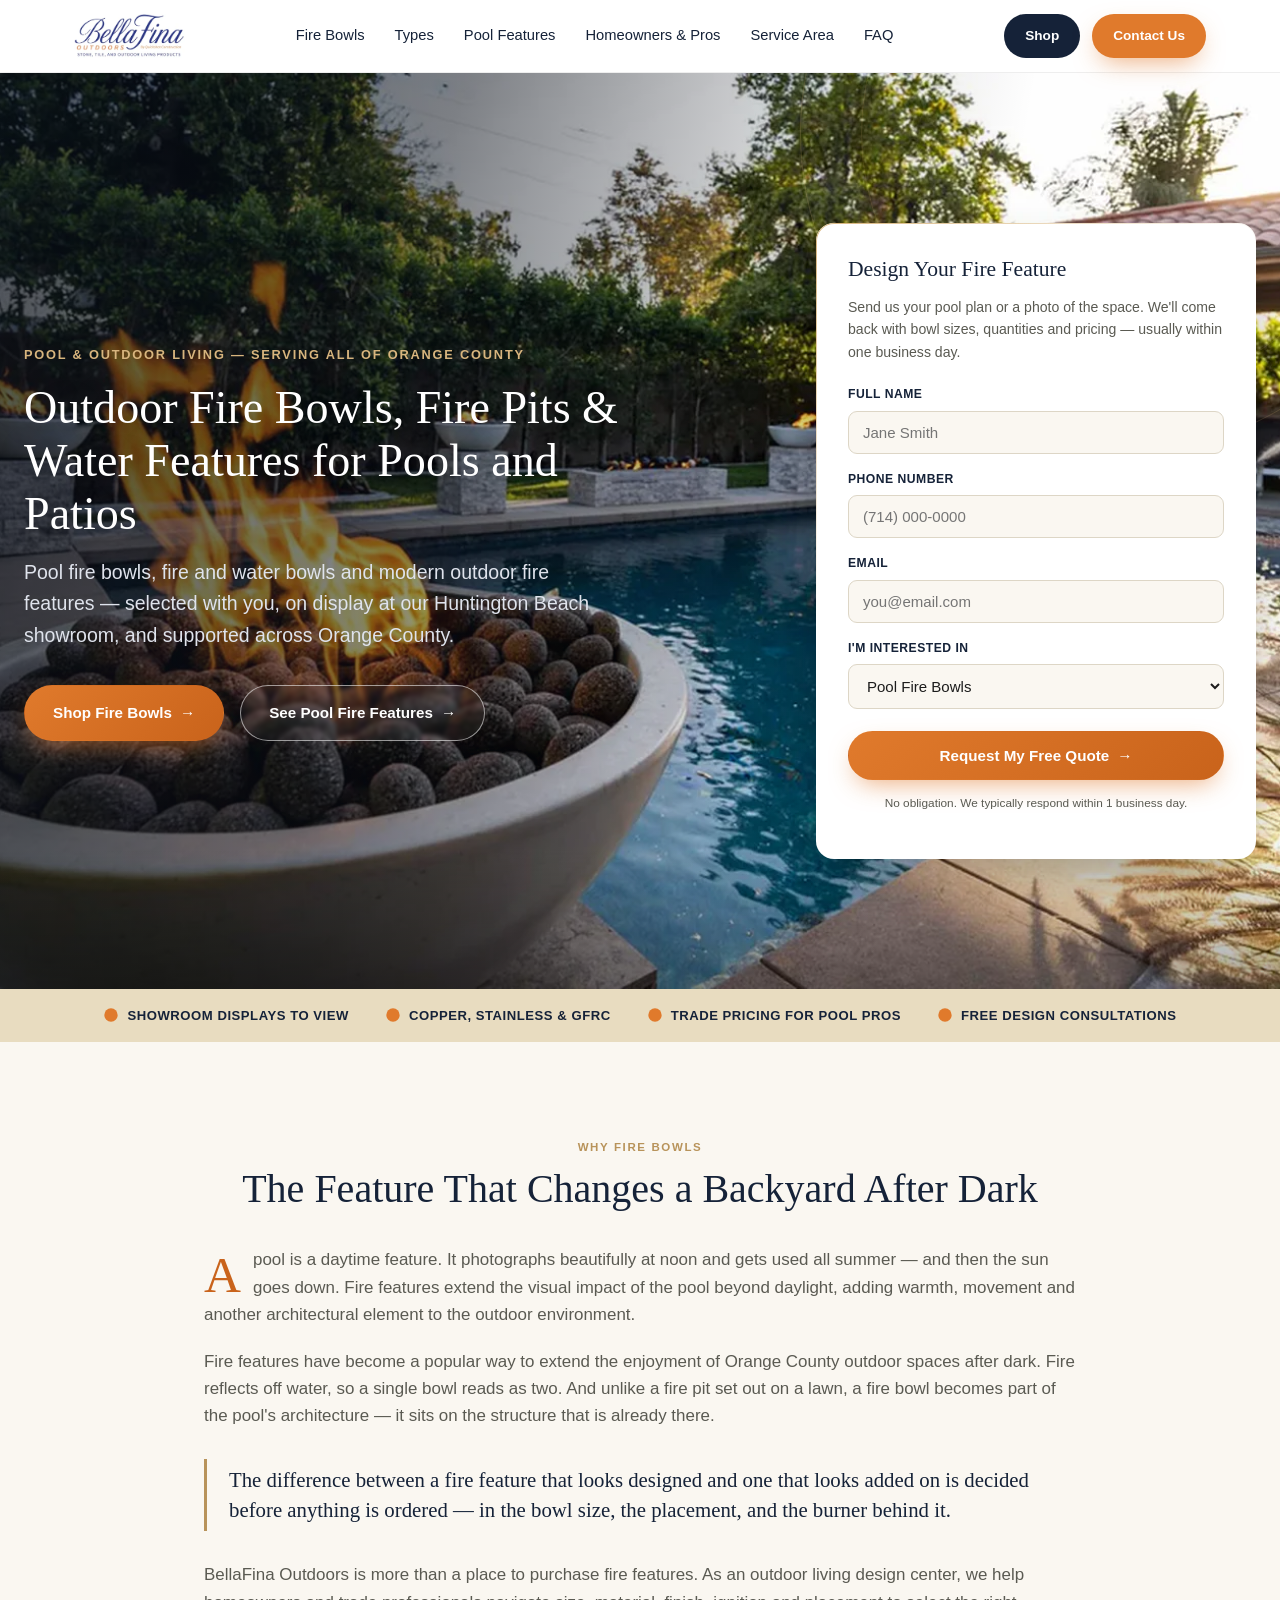
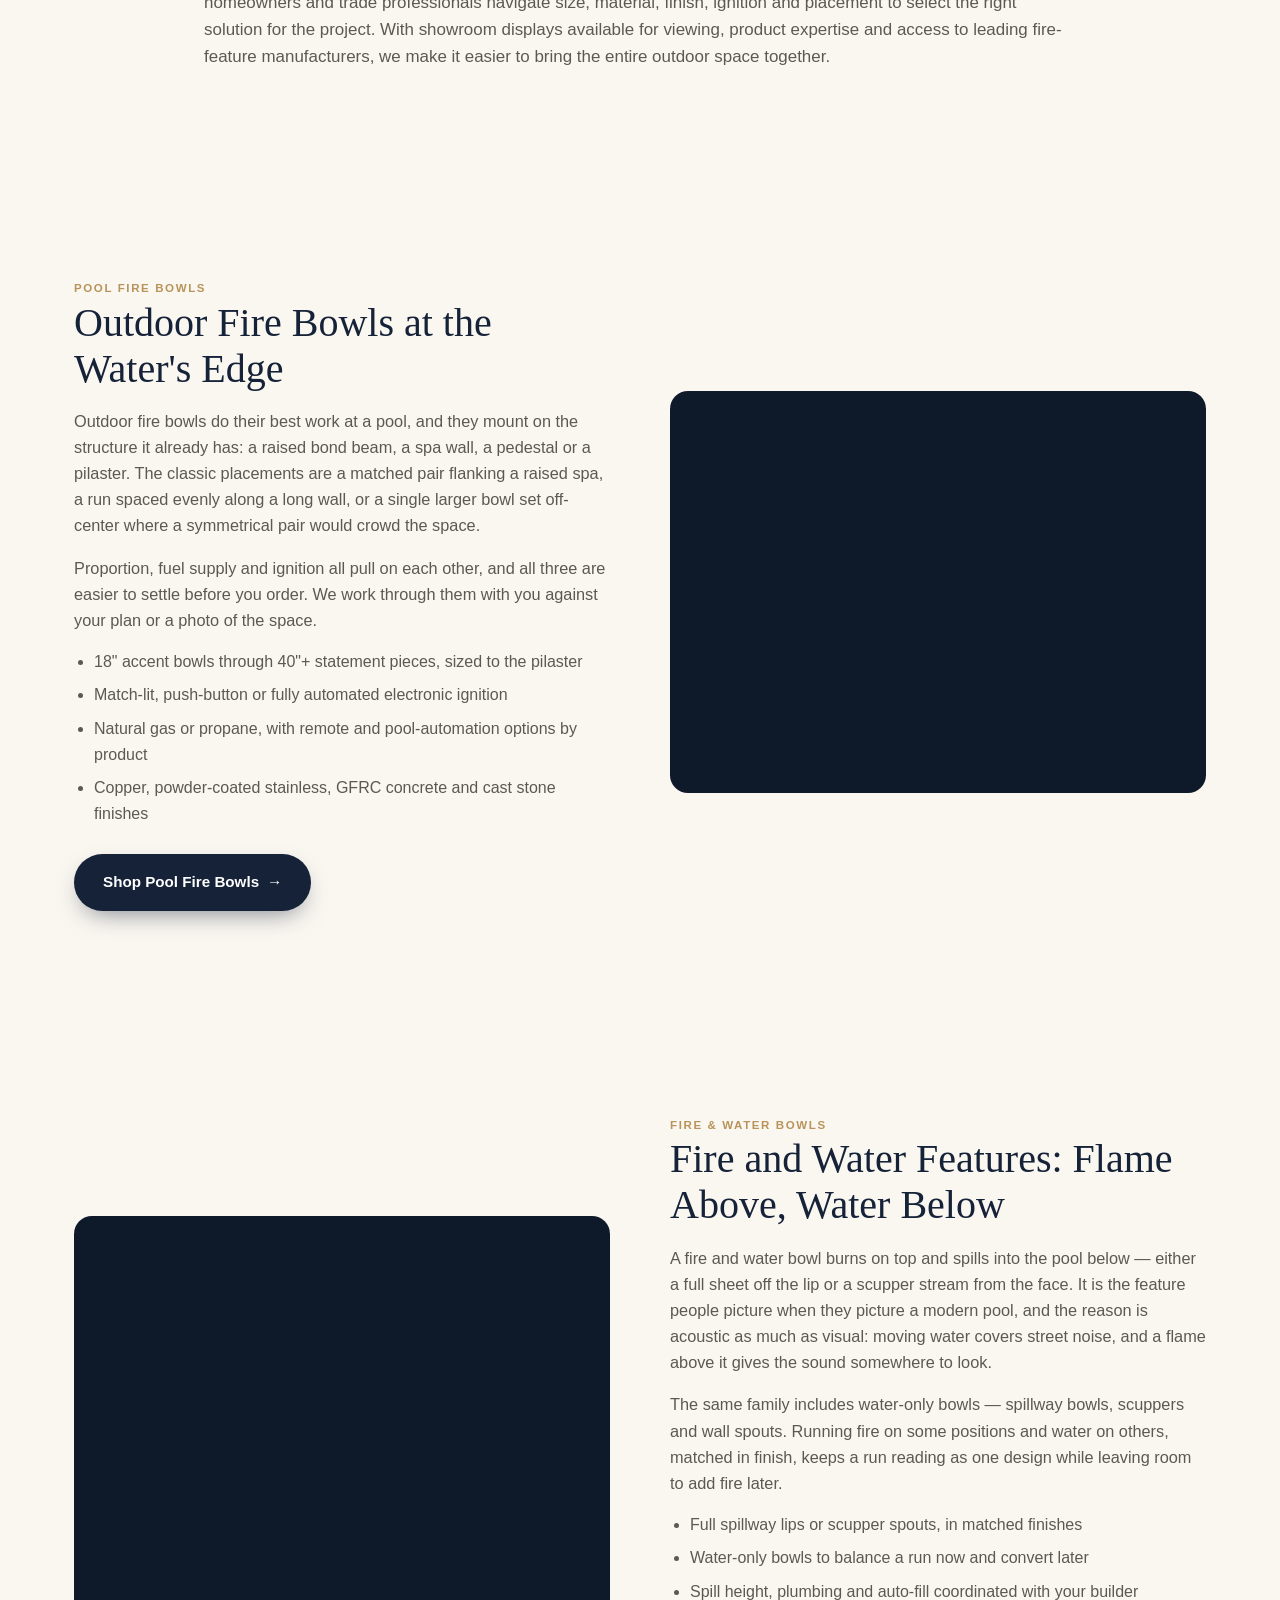
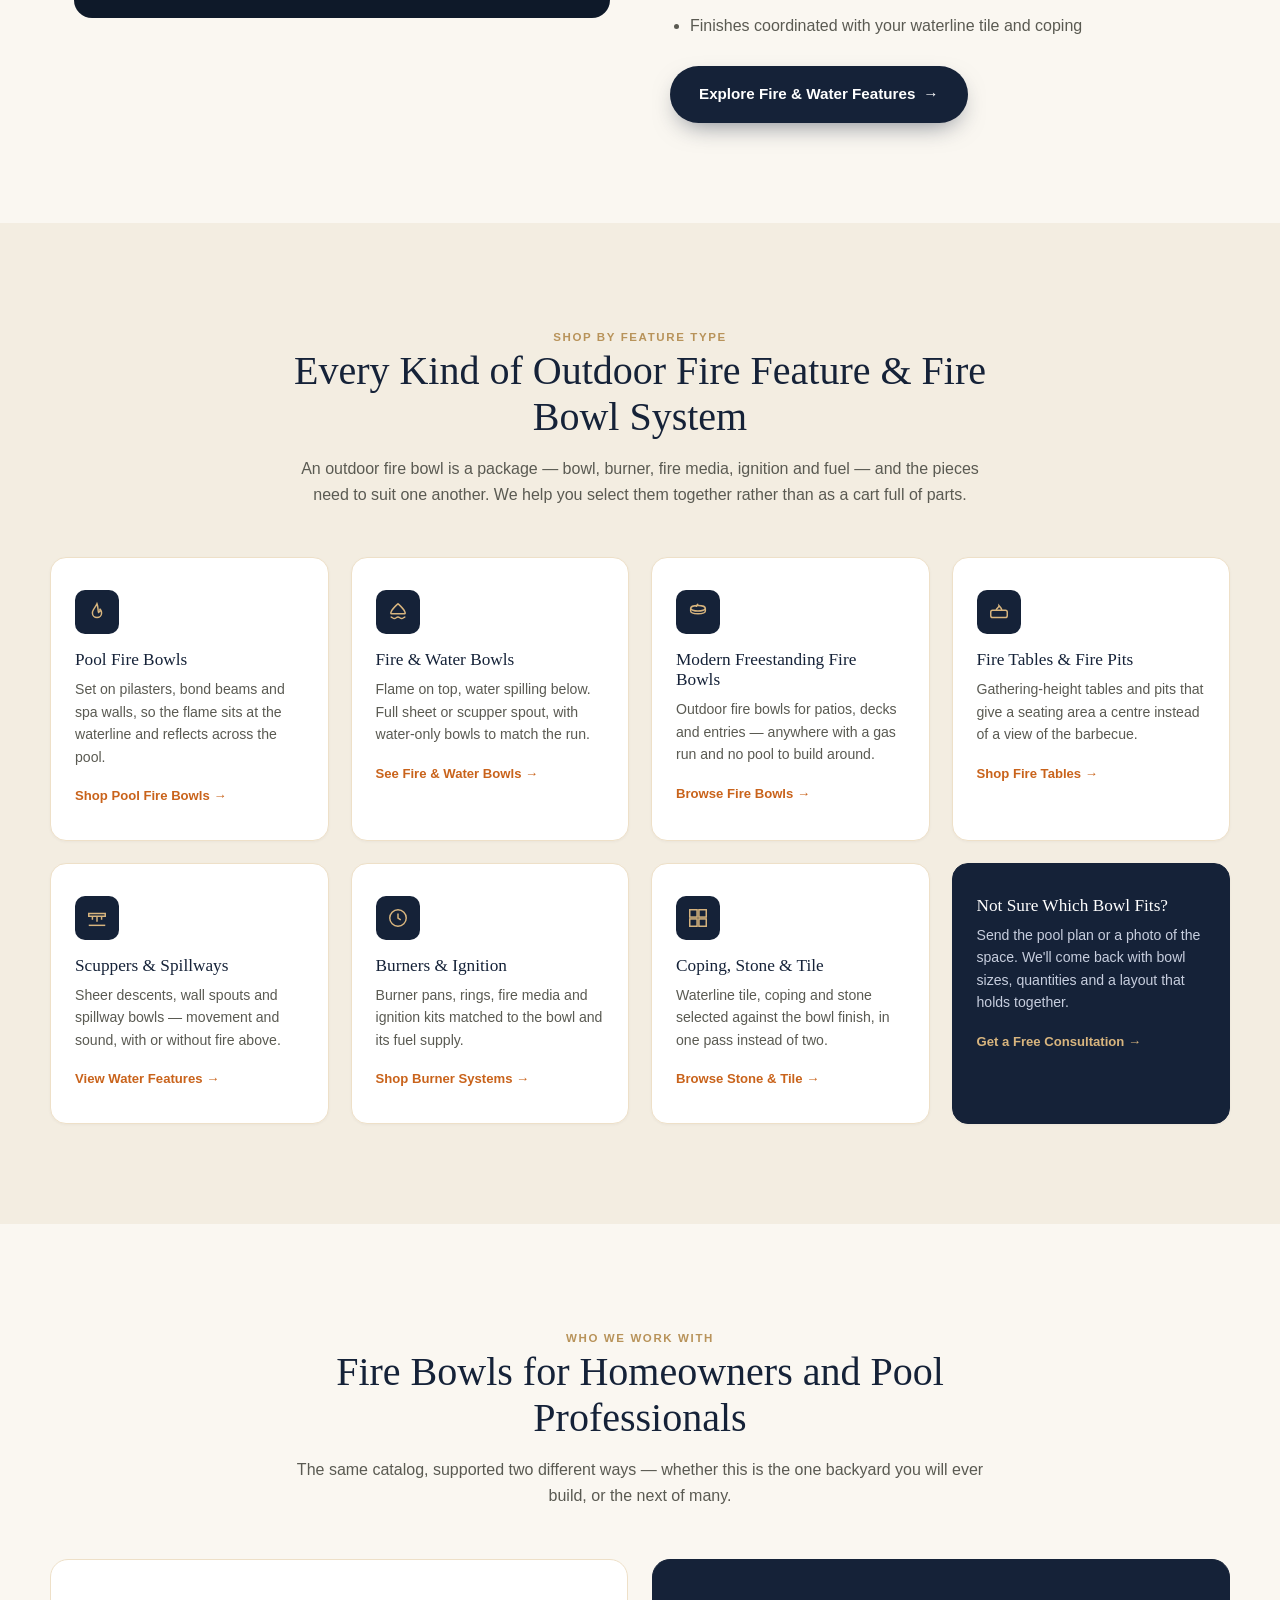
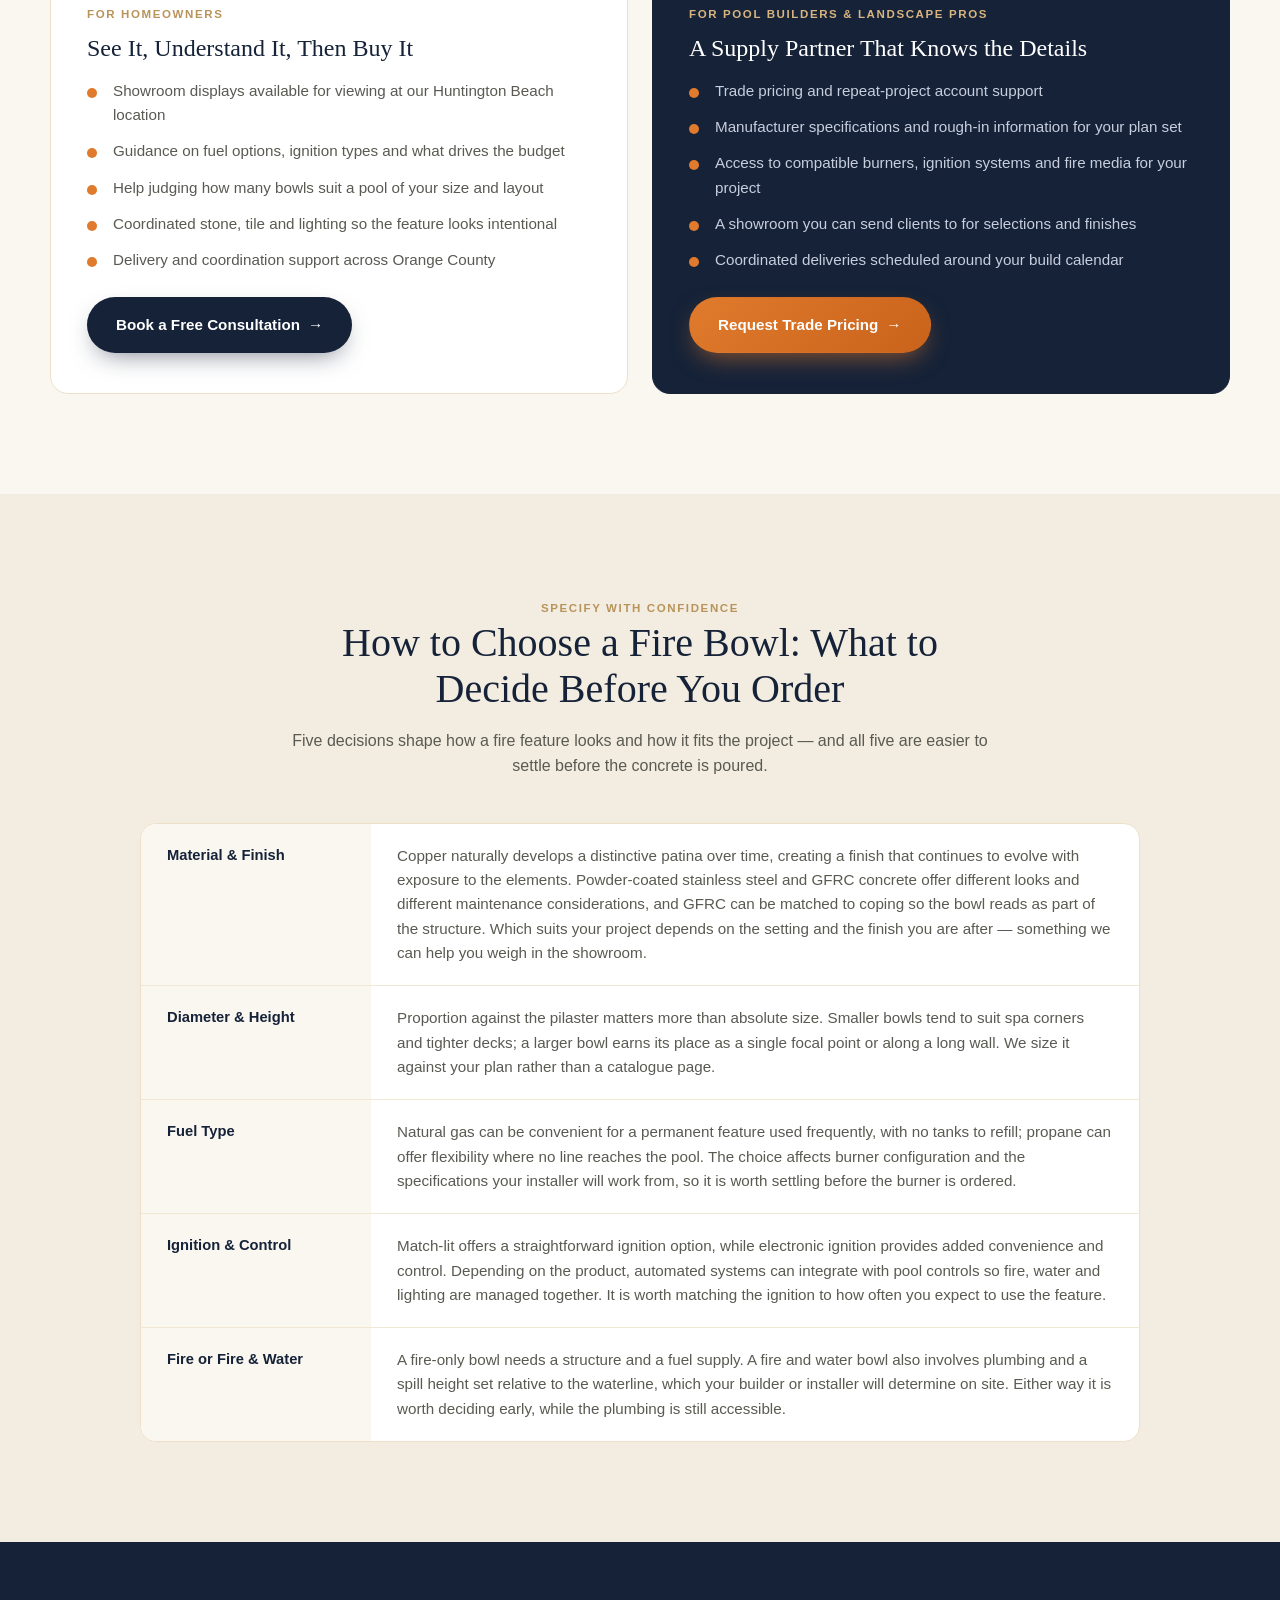
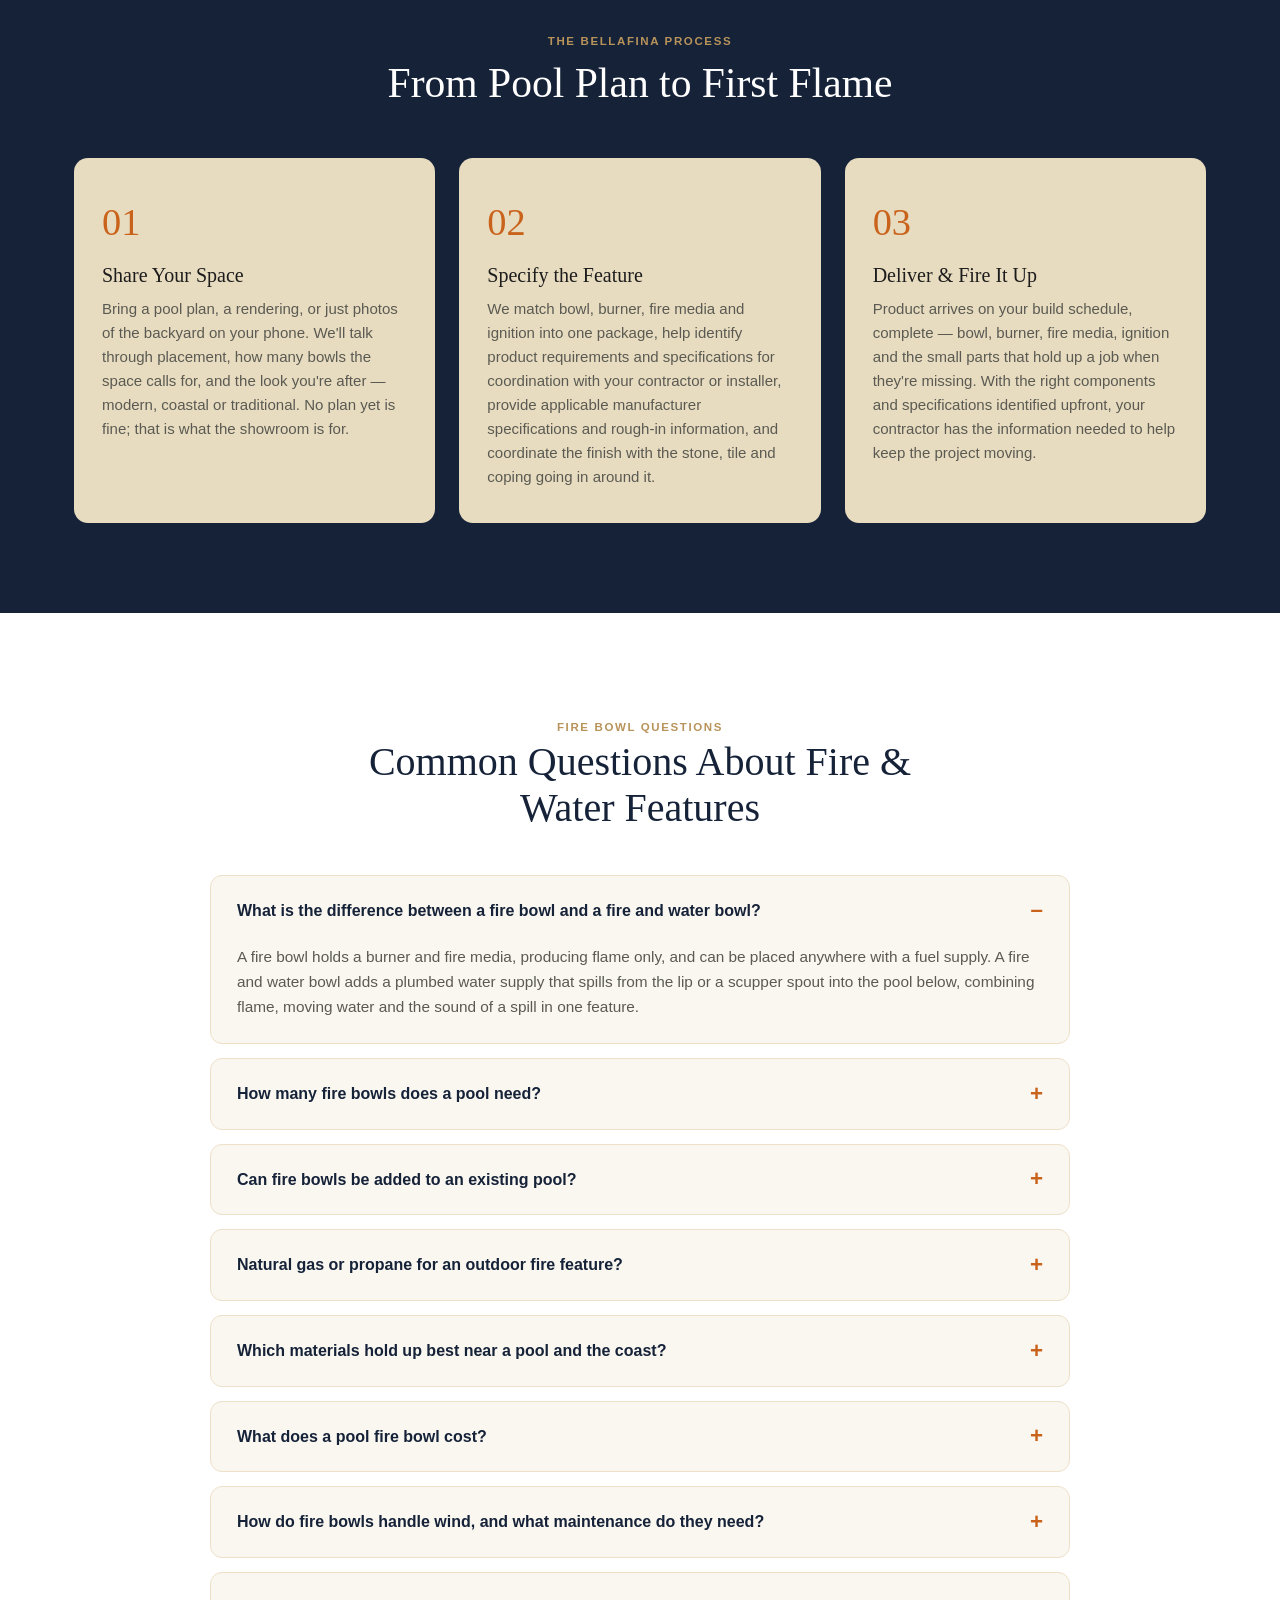
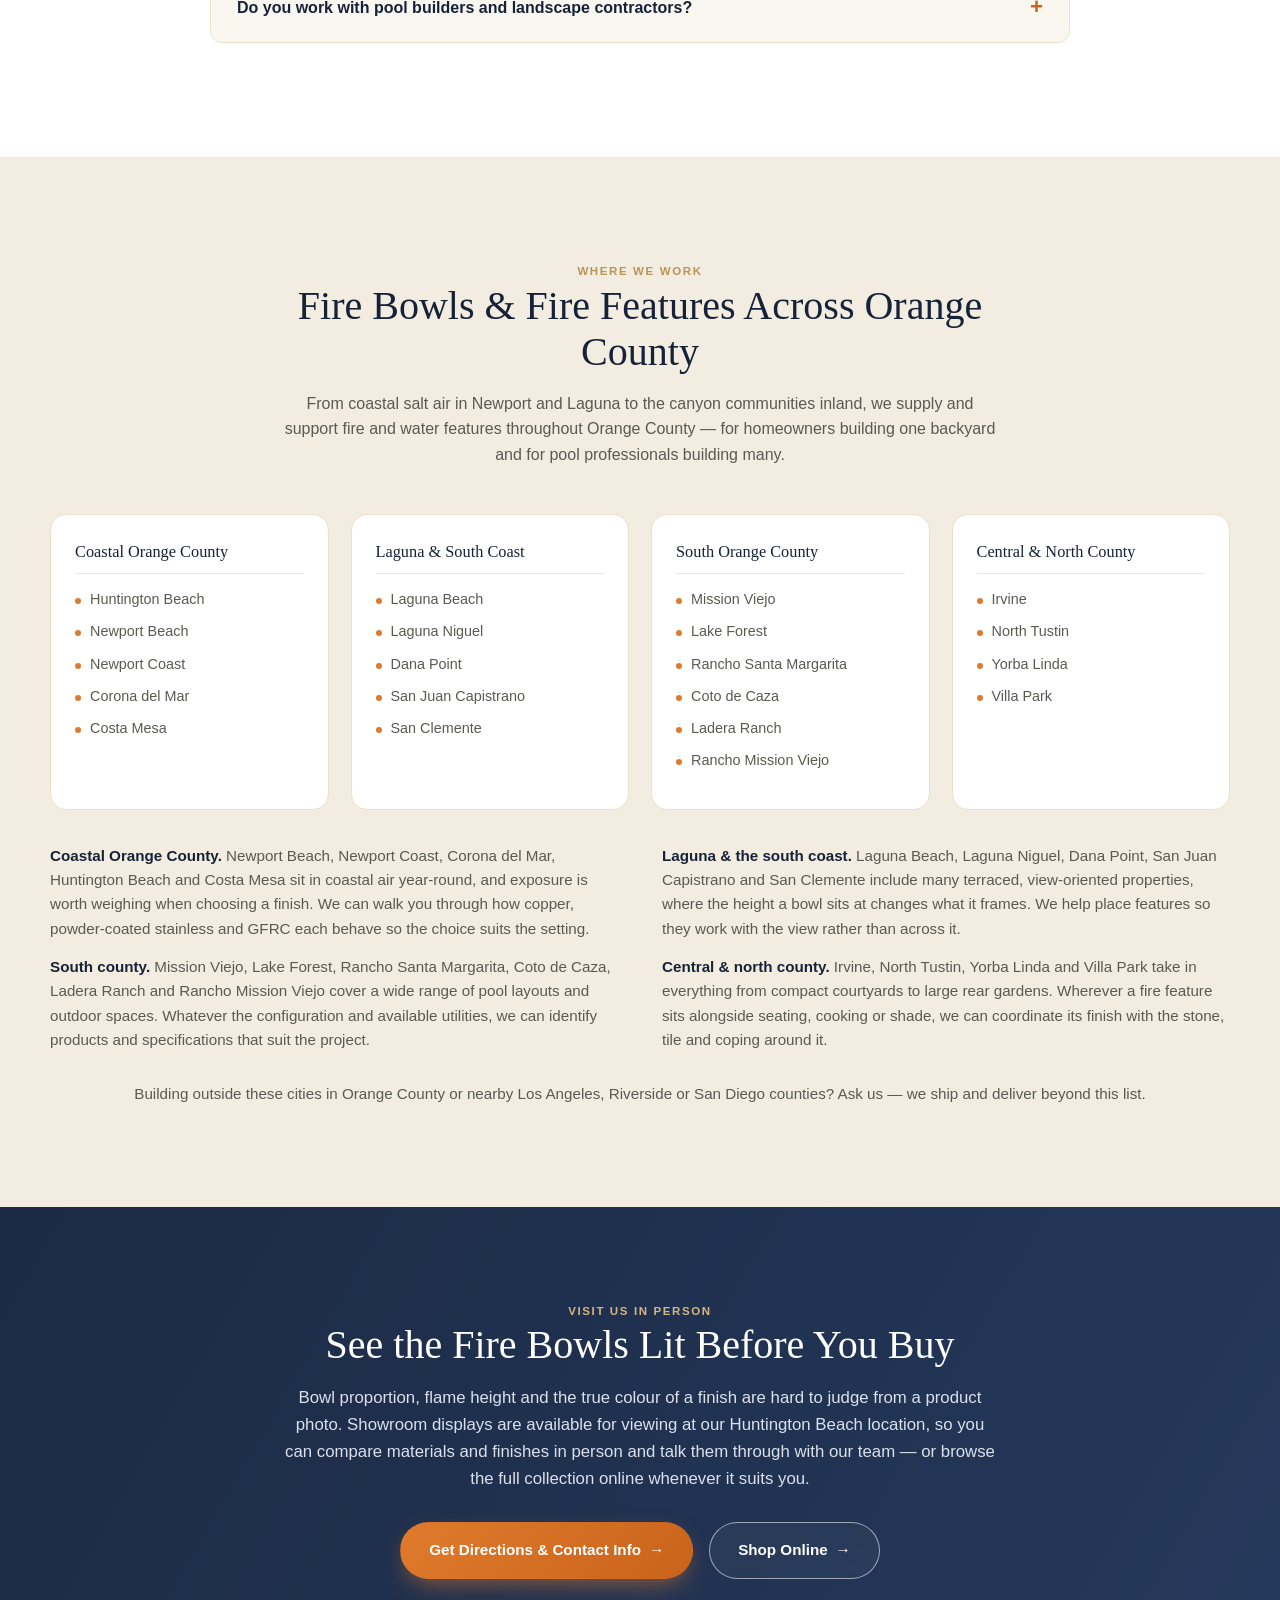
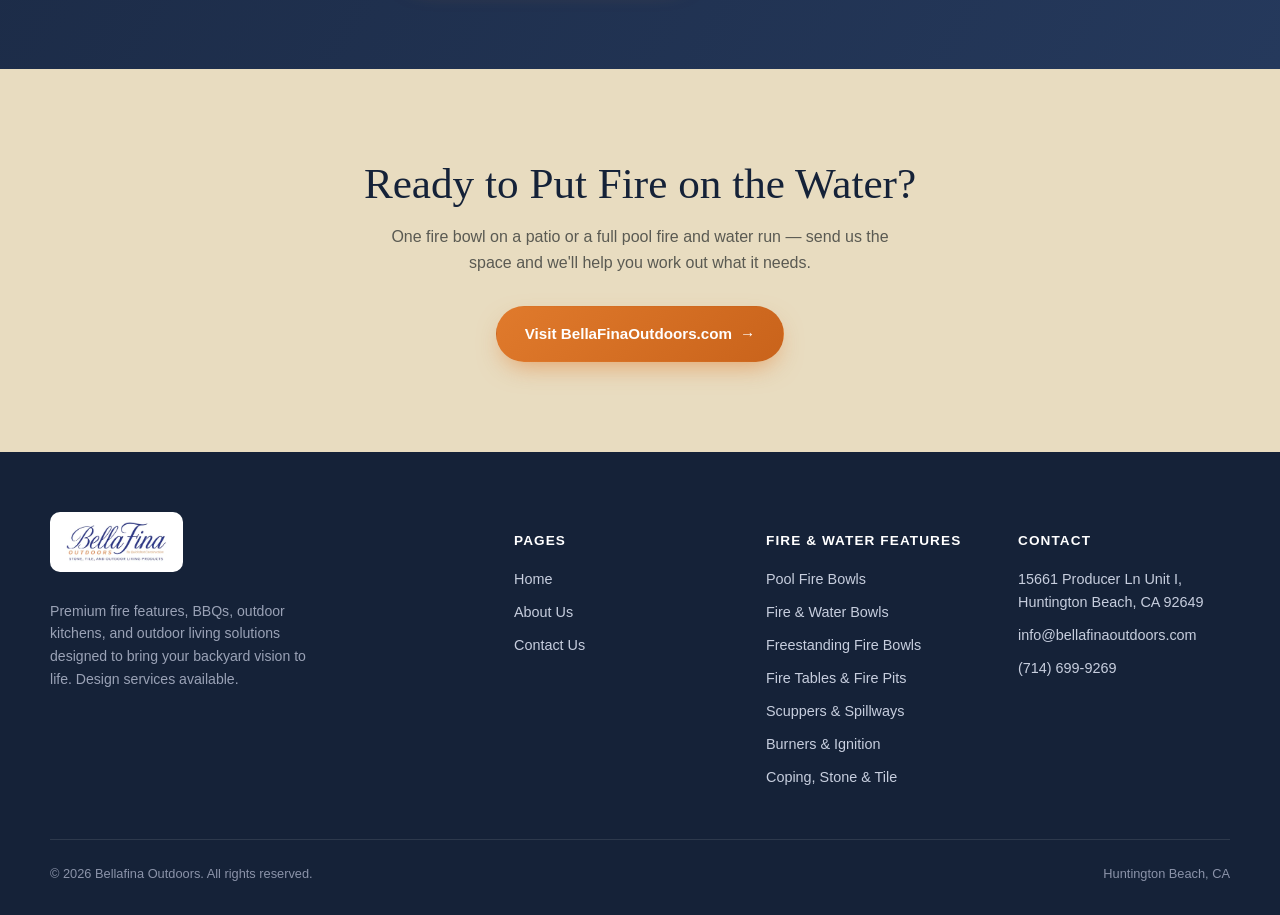
==== commit 16cdedff: "Apply client review: soften claims, fix showroom language, hide testimonials Targeted revisions from" ====
--- a/index.html
+++ b/index.html
@@ -103,6 +103,16 @@
   .lead-card select:focus{outline:2px solid var(--gold);outline-offset:1px;}
   .lead-card .btn{width:100%;justify-content:center;margin-top:6px;}
   .lead-note{font-size:.74rem;color:var(--muted);text-align:center;margin-top:14px;}
+  .lead-status{display:none;text-align:center;padding:26px 4px 10px;}
+  .lead-status.is-visible{display:block;}
+  .lead-status .tick{width:46px;height:46px;border-radius:50%;background:var(--navy);color:var(--gold-light);
+    display:flex;align-items:center;justify-content:center;margin:0 auto 14px;font-size:1.3rem;}
+  .lead-status h4{font-family:var(--serif);font-weight:400;font-size:1.25rem;color:var(--navy);margin:0 0 8px;}
+  .lead-status p{font-size:.9rem;color:var(--muted);margin:0;}
+  .lead-error{display:none;font-size:.82rem;color:#a3341c;background:#fdeee9;border:1px solid #f3c9bd;
+    border-radius:8px;padding:10px 12px;margin-bottom:14px;}
+  .lead-error.is-visible{display:block;}
+  .lead-card.is-sent .lead-fields{display:none;}
   .lead-embed{width:100%;min-height:560px;border:none;border-radius:10px;display:block;background:#fff;}
 
   /* Quote modal */
@@ -117,6 +127,10 @@
     background:var(--paper);color:var(--navy);font-size:1.15rem;line-height:1;cursor:pointer;display:flex;
     align-items:center;justify-content:center;}
   .modal-close:hover{background:var(--cream-2);}
+  .modal-embed-wrap{position:relative;min-height:560px;}
+  .modal-loading{position:absolute;inset:0;display:flex;flex-direction:column;gap:10px;align-items:center;justify-content:center;text-align:center;
+    font-size:.88rem;color:var(--muted);background:var(--paper);border-radius:10px;}
+  .modal-embed-wrap.is-loaded .modal-loading{display:none;}
   body.modal-open{overflow:hidden;}
   @media (max-width:900px){ .hero-grid{grid-template-columns:1fr;} .hero-inner{max-width:100%;text-align:center;} .hero .cta-row{justify-content:center;} .lead-card{max-width:460px;margin:0 auto;} }
 
@@ -304,8 +318,8 @@
   <div class="hero-grid">
     <div class="hero-inner">
       <span class="eyebrow">Pool &amp; Outdoor Living — Serving All of Orange County</span>
-      <h1>Outdoor Fire Bowls &amp; Fire and Water Features for Pools and Patios</h1>
-      <p class="sub">Pool fire bowls, fire and water bowls and modern outdoor fire features — specified to your plan, stocked in our Huntington Beach showroom, and delivered across Orange County.</p>
+      <h1>Outdoor Fire Bowls, Fire Pits &amp; Water Features for Pools and Patios</h1>
+      <p class="sub">Pool fire bowls, fire and water bowls and modern outdoor fire features — selected with you, on display at our Huntington Beach showroom, and supported across Orange County.</p>
       <div class="cta-row">
         <a class="btn btn-primary" href="https://www.bellafinaoutdoors.com/outdoor-living-solutions/fire-features?utm_source=fire-bowls-lp&amp;utm_medium=landing_page&amp;utm_campaign=fire_bowls&amp;utm_content=hero_shop_fire_bowls" target="_blank" rel="noopener">Shop Fire Bowls <span class="btn-arrow">&rarr;</span></a>
         <a class="btn btn-outline" href="#pool">See Pool Fire Features <span class="btn-arrow">&rarr;</span></a>
@@ -316,39 +330,47 @@
       <h3>Design Your Fire Feature</h3>
       <p class="lead-sub">Send us your pool plan or a photo of the space. We'll come back with bowl sizes, quantities and pricing — usually within one business day.</p>
 
-      <div class="lead-field">
-        <label for="lead-name">Full Name</label>
-        <input id="lead-name" type="text" name="name" placeholder="Jane Smith" required>
+      <div class="lead-error" id="lead-error" role="alert"></div>
+      <div class="lead-fields">
+        <div class="lead-field">
+          <label for="lead-name">Full Name</label>
+          <input id="lead-name" type="text" name="name" placeholder="Jane Smith" required>
+        </div>
+        <div class="lead-field">
+          <label for="lead-phone">Phone Number</label>
+          <input id="lead-phone" type="tel" name="phone" placeholder="(714) 000-0000" required>
+        </div>
+        <div class="lead-field">
+          <label for="lead-email">Email</label>
+          <input id="lead-email" type="email" name="email" placeholder="you@email.com" required>
+        </div>
+        <div class="lead-field">
+          <label for="lead-interest">I'm Interested In</label>
+          <select id="lead-interest" name="interest">
+            <option>Pool Fire Bowls</option>
+            <option>Fire &amp; Water Bowls</option>
+            <option>Freestanding Fire Bowls</option>
+            <option>Fire Tables &amp; Fire Pits</option>
+            <option>Water Features &amp; Scuppers</option>
+            <option>Trade / Pool Professional Pricing</option>
+          </select>
+        </div>
+
+        <button type="submit" class="btn btn-primary">Request My Free Quote <span class="btn-arrow">&rarr;</span></button>
+        <p class="lead-note">No obligation. We typically respond within 1 business day.</p>
       </div>
-      <div class="lead-field">
-        <label for="lead-phone">Phone Number</label>
-        <input id="lead-phone" type="tel" name="phone" placeholder="(714) 000-0000" required>
+      <div class="lead-status" id="lead-status" role="status" aria-live="polite">
+        <div class="tick">&#10003;</div>
+        <h4>Thanks — we've got it</h4>
+        <p>Our team will follow up with sizing, options and pricing, usually within one business day.</p>
       </div>
-      <div class="lead-field">
-        <label for="lead-email">Email</label>
-        <input id="lead-email" type="email" name="email" placeholder="you@email.com" required>
-      </div>
-      <div class="lead-field">
-        <label for="lead-interest">I'm Interested In</label>
-        <select id="lead-interest" name="interest">
-          <option>Pool Fire Bowls</option>
-          <option>Fire &amp; Water Bowls</option>
-          <option>Freestanding Fire Bowls</option>
-          <option>Fire Tables &amp; Fire Pits</option>
-          <option>Water Features &amp; Scuppers</option>
-          <option>Trade / Pool Professional Pricing</option>
-        </select>
-      </div>
-
-      <button type="submit" class="btn btn-primary">Request My Free Quote <span class="btn-arrow">&rarr;</span></button>
-      <p class="lead-note">No obligation. We typically respond within 1 business day.</p>
     </form>
   </div>
 </section>
 
 <div class="trust-strip">
   <div class="wrap">
-    <span><svg viewBox="0 0 24 24" fill="currentColor"><circle cx="12" cy="12" r="10"/></svg>Pool-Ready Fire Features</span>
+    <span><svg viewBox="0 0 24 24" fill="currentColor"><circle cx="12" cy="12" r="10"/></svg>Showroom Displays To View</span>
     <span><svg viewBox="0 0 24 24" fill="currentColor"><circle cx="12" cy="12" r="10"/></svg>Copper, Stainless &amp; GFRC</span>
     <span><svg viewBox="0 0 24 24" fill="currentColor"><circle cx="12" cy="12" r="10"/></svg>Trade Pricing for Pool Pros</span>
     <span><svg viewBox="0 0 24 24" fill="currentColor"><circle cx="12" cy="12" r="10"/></svg>Free Design Consultations</span>
@@ -359,11 +381,10 @@
   <div class="wrap">
     <span class="eyebrow">Why Fire Bowls</span>
     <h2>The Feature That Changes a Backyard After Dark</h2>
-    <p class="first">A pool is a daytime feature. It photographs beautifully at noon, gets used all summer, and then the sun goes down and the whole backyard goes quiet — a dark rectangle nobody looks at. A fire bowl is what changes that. Set flame at the water's edge and the pool stops being a hole in the ground after dark and starts being the reason people stay outside.</p>
-    <p>That is the practical case for fire features, and it is why they have become the single most requested addition to pool projects in Orange County. A pair of bowls on a raised bond beam doubles the hours a backyard gets used. Fire reflects off water, so one bowl reads as two. And unlike a fire pit stranded in the middle of a lawn, a fire bowl is part of the pool's architecture — it sits on the structure that is already there.</p>
+    <p class="first">A pool is a daytime feature. It photographs beautifully at noon and gets used all summer — and then the sun goes down. Fire features extend the visual impact of the pool beyond daylight, adding warmth, movement and another architectural element to the outdoor environment.</p>
+    <p>Fire features have become a popular way to extend the enjoyment of Orange County outdoor spaces after dark. Fire reflects off water, so a single bowl reads as two. And unlike a fire pit set out on a lawn, a fire bowl becomes part of the pool's architecture — it sits on the structure that is already there.</p>
     <p class="pull">The difference between a fire feature that looks designed and one that looks added on is decided before anything is ordered — in the bowl size, the placement, and the burner behind it.</p>
-    <p>That is the part most people never see. A 24-inch bowl on a 30-inch pilaster looks wrong in a way that is hard to name but impossible to unsee. A burner sized for looks instead of gas supply gives you a flame that gutters in coastal wind. A copper bowl chosen for its showroom photo goes green in three years of salt air, which is either exactly what you wanted or a disaster, depending on whether anyone told you first.</p>
-    <p>BellaFina Outdoors exists to settle those questions before they become expensive. We are an outdoor living design center, not a drop-shipper: the bowls are in the showroom, lit, in the finishes you are choosing between. We spec the bowl, burner, media and ignition as one system, confirm what your gas line can actually carry, and coordinate the finish with the stone and tile going in around it — for homeowners doing this once, and for the pool builders and landscape contractors doing it forty times a year.</p>
+    <p>BellaFina Outdoors is more than a place to purchase fire features. As an outdoor living design center, we help homeowners and trade professionals navigate size, material, finish, ignition and placement to select the right solution for the project. With showroom displays available for viewing, product expertise and access to leading fire-feature manufacturers, we make it easier to bring the entire outdoor space together.</p>
   </div>
 </section>
 
@@ -373,12 +394,12 @@
       <span class="eyebrow">Pool Fire Bowls</span>
       <h2>Outdoor Fire Bowls at the Water's Edge</h2>
       <p>Outdoor fire bowls do their best work at a pool, and they mount on the structure it already has: a raised bond beam, a spa wall, a pedestal or a pilaster. The classic placements are a matched pair flanking a raised spa, a run spaced evenly along a long wall, or a single larger bowl set off-center where a symmetrical pair would crowd the space.</p>
-      <p>Where it goes wrong is proportion and supply. The bowl has to read correctly against what it sits on, the burner has to be sized for the flame you pictured rather than the flame the line can feed, and the ignition has to match how you'll actually use it — because a match-lit bowl that takes a lighter and a long reach gets lit twice a year, no matter how good it looks. We work through all three before you order, against your plan or a photo of the space.</p>
+      <p>Proportion, fuel supply and ignition all pull on each other, and all three are easier to settle before you order. We work through them with you against your plan or a photo of the space.</p>
       <ul>
         <li>18&quot; accent bowls through 40&quot;+ statement pieces, sized to the pilaster</li>
         <li>Match-lit, push-button or fully automated electronic ignition</li>
-        <li>Natural gas or propane, with remote and pool-automation control</li>
-        <li>Copper, powder-coated stainless, GFRC concrete and cast stone</li>
+        <li>Natural gas or propane, with remote and pool-automation options by product</li>
+        <li>Copper, powder-coated stainless, GFRC concrete and cast stone finishes</li>
       </ul>
       <a class="btn btn-navy" href="https://www.bellafinaoutdoors.com/outdoor-living-solutions/fire-features?utm_source=fire-bowls-lp&amp;utm_medium=landing_page&amp;utm_campaign=fire_bowls&amp;utm_content=split_pool_fire_bowls" target="_blank" rel="noopener">Shop Pool Fire Bowls <span class="btn-arrow">&rarr;</span></a>
     </div>
@@ -394,17 +415,17 @@
       <span class="eyebrow">Fire &amp; Water Bowls</span>
       <h2>Fire and Water Features: Flame Above, Water Below</h2>
       <p>A fire and water bowl burns on top and spills into the pool below — either a full sheet off the lip or a scupper stream from the face. It is the feature people picture when they picture a modern pool, and the reason is acoustic as much as visual: moving water covers street noise, and a flame above it gives the sound somewhere to look.</p>
-      <p>The same family includes water-only bowls — spillway bowls, scuppers and wall spouts — which matters when the budget will not carry fire on every position. A common approach is four bowls where two run fire and water and two run water only, matched in finish so the run reads as one design, with fire added to the others later.</p>
+      <p>The same family includes water-only bowls — spillway bowls, scuppers and wall spouts. Running fire on some positions and water on others, matched in finish, keeps a run reading as one design while leaving room to add fire later.</p>
       <ul>
         <li>Full spillway lips or scupper spouts, in matched finishes</li>
         <li>Water-only bowls to balance a run now and convert later</li>
-        <li>Spill height, plumbing and auto-fill planned with your builder</li>
+        <li>Spill height, plumbing and auto-fill coordinated with your builder</li>
         <li>Finishes coordinated with your waterline tile and coping</li>
       </ul>
       <a class="btn btn-navy" href="https://www.bellafinaoutdoors.com/outdoor-living-solutions/water-features?utm_source=fire-bowls-lp&amp;utm_medium=landing_page&amp;utm_campaign=fire_bowls&amp;utm_content=split_fire_water" target="_blank" rel="noopener">Explore Fire &amp; Water Features <span class="btn-arrow">&rarr;</span></a>
     </div>
     <div class="visual visual-video">
-      <video id="split-loop-video-2" aria-label="A fire bowl spilling water into a sunlit pool, then a fire and water wall lit at night" title="Fire and water features: a spillway fire bowl by day, a fire and water wall at night" src="assets/pool-fire-water.mp4" muted loop playsinline preload="none"></video>
+      <video id="split-loop-video-2" aria-label="A lit fire and water wall spilling into a pool, with fire bowls and scuppers at dusk" title="Fire and water features lit at dusk" src="assets/pool-fire-water.mp4" muted loop playsinline preload="none"></video>
     </div>
   </div>
 </section>
@@ -413,7 +434,7 @@
   <div class="head">
     <span class="eyebrow">Shop by Feature Type</span>
     <h2>Every Kind of Outdoor Fire Feature &amp; Fire Bowl System</h2>
-    <p>An outdoor fire bowl is a system — bowl, burner, media, ignition and fuel — and every piece has to agree with the others. We carry all of it, and we spec it as one thing rather than a cart full of parts.</p>
+    <p>An outdoor fire bowl is a package — bowl, burner, fire media, ignition and fuel — and the pieces need to suit one another. We help you select them together rather than as a cart full of parts.</p>
   </div>
   <div class="cat-grid">
 
@@ -455,7 +476,7 @@
     <div class="cat-card">
       <div class="icon"><svg viewBox="0 0 24 24" fill="none" stroke="#d8b57e" stroke-width="1.6"><circle cx="12" cy="12" r="9"/><path d="M12 7v5l3 2"/></svg></div>
       <h3>Burners &amp; Ignition</h3>
-      <p>Burner pans, rings, media and ignition kits, sized to the bowl and the gas line that feeds it.</p>
+      <p>Burner pans, rings, fire media and ignition kits matched to the bowl and its fuel supply.</p>
       <a class="link" href="https://www.bellafinaoutdoors.com/shop?utm_source=fire-bowls-lp&amp;utm_medium=landing_page&amp;utm_campaign=fire_bowls&amp;utm_content=card_burners" target="_blank" rel="noopener">Shop Burner Systems &rarr;</a>
     </div>
 
@@ -479,18 +500,18 @@
   <div class="head">
     <span class="eyebrow">Who We Work With</span>
     <h2>Fire Bowls for Homeowners and Pool Professionals</h2>
-    <p>The same catalog, supported two completely different ways. One of you is doing this once and wants to be sure. The other is doing it again next month and wants it to arrive on time and correct.</p>
+    <p>The same catalog, supported two different ways — whether this is the one backyard you will ever build, or the next of many.</p>
   </div>
   <div class="aud-grid">
     <div class="aud-card">
       <span class="eyebrow">For Homeowners</span>
       <h3>See It, Understand It, Then Buy It</h3>
       <ul>
-        <li>Compare bowl sizes, materials and flame heights in person at the showroom</li>
-        <li>Straight answers on gas vs. propane, ignition types and running costs</li>
-        <li>Guidance on how many bowls a pool of your size actually needs</li>
+        <li>Showroom displays available for viewing at our Huntington Beach location</li>
+        <li>Guidance on fuel options, ignition types and what drives the budget</li>
+        <li>Help judging how many bowls suit a pool of your size and layout</li>
         <li>Coordinated stone, tile and lighting so the feature looks intentional</li>
-        <li>Delivery and installation support across Orange County, coast to canyon</li>
+        <li>Delivery and coordination support across Orange County</li>
       </ul>
       <a class="btn btn-navy" href="#top" data-quote-modal>Book a Free Consultation <span class="btn-arrow">&rarr;</span></a>
     </div>
@@ -499,9 +520,9 @@
       <h3>A Supply Partner That Knows the Details</h3>
       <ul>
         <li>Trade pricing and repeat-project account support</li>
-        <li>Spec sheets, dimensions and rough-in details for your plan set</li>
-        <li>Stocked burners, ignition kits and media so a job isn't held up</li>
-        <li>A showroom you can send clients to for selections</li>
+        <li>Manufacturer specifications and rough-in information for your plan set</li>
+        <li>Access to compatible burners, ignition systems and fire media for your project</li>
+        <li>A showroom you can send clients to for selections and finishes</li>
         <li>Coordinated deliveries scheduled around your build calendar</li>
       </ul>
       <a class="btn btn-primary" href="#top" data-quote-modal>Request Trade Pricing <span class="btn-arrow">&rarr;</span></a>
@@ -513,14 +534,14 @@
   <div class="head">
     <span class="eyebrow">Specify With Confidence</span>
     <h2>How to Choose a Fire Bowl: What to Decide Before You Order</h2>
-    <p>Five decisions determine whether a fire feature looks designed or looks bought. None of them are difficult — they are just easier to get right before the concrete is poured than after.</p>
+    <p>Five decisions shape how a fire feature looks and how it fits the project — and all five are easier to settle before the concrete is poured.</p>
   </div>
   <dl class="spec-table">
-    <div class="spec-row"><dt>Material &amp; Finish</dt><dd>Copper is the warm, traditional choice and it will patina — beautifully if that is the plan, alarmingly if nobody warned you. Powder-coated stainless holds its finish against salt air and pool chemistry. GFRC concrete and cast stone give the monolithic modern look, and can be matched to coping so the bowl reads as part of the structure rather than an object placed on it.</dd></div>
-    <div class="spec-row"><dt>Diameter &amp; Height</dt><dd>Proportion against the pilaster matters more than absolute size. As a rule the bowl should overhang its base slightly, not perch on it or swallow it. Smaller bowls suit spa corners, tight decks and tighter budgets; a larger bowl earns its cost when it is the single focal point or has a long wall to carry.</dd></div>
-    <div class="spec-row"><dt>Fuel Type</dt><dd>Natural gas for a feature you want to use casually and often — no tanks, consistent output, nothing to run out mid-evening. Propane where no line reaches the pool and trenching one is not worth it. The choice sets the burner orifice and the line sizing, so it needs to be made before the burner is ordered, not after.</dd></div>
-    <div class="spec-row"><dt>Ignition &amp; Control</dt><dd>Match-lit is cheapest and most reliable, and it is also the reason a lot of fire features go unused — if lighting it is a chore, it stays dark. Push-button and electronic ignition remove that friction. Automated systems tie into your pool controls so fire, water and lighting all come on together from one app. Spend here in proportion to how often you actually want the flame on.</dd></div>
-    <div class="spec-row"><dt>Fire or Fire &amp; Water</dt><dd>A fire-only bowl needs a structure and a gas run, and can go almost anywhere. A fire and water bowl also needs a plumbed supply, a return the pump can carry, and a spill height set correctly above the waterline — too low and the sheet breaks up, too high and it splashes. Decide this early: it is a plumbing question, and plumbing gets buried.</dd></div>
+    <div class="spec-row"><dt>Material &amp; Finish</dt><dd>Copper naturally develops a distinctive patina over time, creating a finish that continues to evolve with exposure to the elements. Powder-coated stainless steel and GFRC concrete offer different looks and different maintenance considerations, and GFRC can be matched to coping so the bowl reads as part of the structure. Which suits your project depends on the setting and the finish you are after — something we can help you weigh in the showroom.</dd></div>
+    <div class="spec-row"><dt>Diameter &amp; Height</dt><dd>Proportion against the pilaster matters more than absolute size. Smaller bowls tend to suit spa corners and tighter decks; a larger bowl earns its place as a single focal point or along a long wall. We size it against your plan rather than a catalogue page.</dd></div>
+    <div class="spec-row"><dt>Fuel Type</dt><dd>Natural gas can be convenient for a permanent feature used frequently, with no tanks to refill; propane can offer flexibility where no line reaches the pool. The choice affects burner configuration and the specifications your installer will work from, so it is worth settling before the burner is ordered.</dd></div>
+    <div class="spec-row"><dt>Ignition &amp; Control</dt><dd>Match-lit offers a straightforward ignition option, while electronic ignition provides added convenience and control. Depending on the product, automated systems can integrate with pool controls so fire, water and lighting are managed together. It is worth matching the ignition to how often you expect to use the feature.</dd></div>
+    <div class="spec-row"><dt>Fire or Fire &amp; Water</dt><dd>A fire-only bowl needs a structure and a fuel supply. A fire and water bowl also involves plumbing and a spill height set relative to the waterline, which your builder or installer will determine on site. Either way it is worth deciding early, while the plumbing is still accessible.</dd></div>
   </dl>
 </section>
 
@@ -532,22 +553,25 @@
       <div class="step-card">
         <span class="num">01</span>
         <h3>Share Your Space</h3>
-        <p>Bring a pool plan, a rendering, or just photos of the backyard on your phone. We'll talk through placement, how many bowls the space actually wants, and the look you're after — modern, coastal or traditional. No plan yet is fine; that is what the showroom is for.</p>
+        <p>Bring a pool plan, a rendering, or just photos of the backyard on your phone. We'll talk through placement, how many bowls the space calls for, and the look you're after — modern, coastal or traditional. No plan yet is fine; that is what the showroom is for.</p>
       </div>
       <div class="step-card">
         <span class="num">02</span>
         <h3>Specify the Feature</h3>
-        <p>We match bowl, burner, media and ignition into one system, confirm what your gas supply can carry, write down the rough-in your builder needs, and coordinate the finish with the stone, tile and coping going in around it.</p>
+        <p>We match bowl, burner, fire media and ignition into one package, help identify product requirements and specifications for coordination with your contractor or installer, provide applicable manufacturer specifications and rough-in information, and coordinate the finish with the stone, tile and coping going in around it.</p>
       </div>
       <div class="step-card">
         <span class="num">03</span>
         <h3>Deliver &amp; Fire It Up</h3>
-        <p>Product arrives on your build schedule, complete — bowl, burner, media, ignition and the small parts that hold up a job when they're missing. The feature lights on the first attempt, and the trade gets its inspection instead of another trip.</p>
+        <p>Product arrives on your build schedule, complete — bowl, burner, fire media, ignition and the small parts that hold up a job when they're missing. With the right components and specifications identified upfront, your contractor has the information needed to help keep the project moving.</p>
       </div>
     </div>
   </div>
 </section>
 
+<!-- Testimonials: hidden until verified client reviews are available.
+     Replace the three quotes and names below with real reviews, delete the
+     .sample-note paragraph, then uncomment this section.
 <section class="testimonials">
   <div class="wrap">
     <div class="head">
@@ -583,6 +607,7 @@
     </div>
   </div>
 </section>
+-->
 
 <section class="faq" id="faq">
   <div class="head">
@@ -592,35 +617,35 @@
   <div class="faq-list">
     <details class="faq-item" open>
       <summary>What is the difference between a fire bowl and a fire and water bowl?</summary>
-      <p>A fire bowl holds a burner and media only — it produces flame and nothing else, and can be placed anywhere with a fuel supply. A fire and water bowl adds a plumbed water supply that spills from the lip or a scupper spout into the pool below, so you get flame, moving water and the sound of a spill from a single feature.</p>
+      <p>A fire bowl holds a burner and fire media, producing flame only, and can be placed anywhere with a fuel supply. A fire and water bowl adds a plumbed water supply that spills from the lip or a scupper spout into the pool below, combining flame, moving water and the sound of a spill in one feature.</p>
     </details>
     <details class="faq-item">
       <summary>How many fire bowls does a pool need?</summary>
-      <p>Most residential pools use two or four bowls placed symmetrically — flanking a raised spa, bracketing a baja shelf, or spaced evenly along a raised bond beam. A single larger bowl works well as an off-center focal point on a smaller pool. Placement and spacing matter more than count, which is why we look at the plan before recommending quantity.</p>
+      <p>Many pool designs use fire bowls in pairs or symmetrical configurations — flanking a raised spa, bracketing a baja shelf, or spaced along a raised bond beam — while others call for a single statement feature. The right number depends on the scale, layout and overall design of the pool, which is why we look at the plan before suggesting a configuration.</p>
     </details>
     <details class="faq-item">
       <summary>Can fire bowls be added to an existing pool?</summary>
-      <p>Often, yes. The requirements are a structure to set the bowl on — a raised wall, pilaster or pedestal — plus a fuel supply routed to it, and a water line if you want a spillway. Retrofits are very common; the practical questions are how the gas run is routed and whether the existing structure can carry the bowl.</p>
+      <p>Often, yes. It generally takes a structure to set the bowl on — a raised wall, pilaster or pedestal — plus a fuel supply routed to it, and a water line if you want a spillway. Retrofits are common; your contractor can confirm what the existing structure and utilities will support.</p>
     </details>
     <details class="faq-item">
       <summary>Natural gas or propane for an outdoor fire feature?</summary>
-      <p>Natural gas is the better choice for a permanent feature you'll use often: no tanks to refill, and consistent output. Propane makes sense when there's no gas line at the pool and running one isn't practical. The fuel decision affects burner orifice, BTU output and line sizing, so it should be settled before the burner is ordered.</p>
+      <p>Natural gas can be a convenient choice for permanent fire features that will be used frequently, with no tanks to refill, while propane can provide flexibility depending on the project and available utilities. The choice affects burner configuration and the specifications your installer works from, so it is worth settling before the burner is ordered.</p>
     </details>
     <details class="faq-item">
       <summary>Which materials hold up best near a pool and the coast?</summary>
-      <p>Copper develops a patina over time and is a favorite for warm, traditional looks. Powder-coated stainless steel handles salt air and pool chemistry well. GFRC concrete and cast stone give a modern, monolithic look that blends with coping and pilasters. In coastal Huntington Beach conditions we generally steer clients toward stainless or GFRC unless a copper patina is the goal.</p>
+      <p>Copper naturally develops a distinctive patina over time, a finish that keeps evolving with exposure to the elements. Powder-coated stainless steel and GFRC concrete offer different appearances and maintenance considerations. Coastal exposure and pool chemistry both factor in, and we can help you weigh the options for your setting.</p>
     </details>
     <details class="faq-item">
       <summary>What does a pool fire bowl cost?</summary>
-      <p>Budget is driven by material, size, ignition and whether water is involved, not by the bowl alone. A modest GFRC fire-only bowl with a match-lit burner sits at the bottom of the range; a large copper fire and water bowl with electronic ignition and automation sits at the top, and the burner, media, ignition and gas work can equal the bowl's own price. The honest answer is that we quote the system, not the bowl — tell us the pool and we'll give you a real number rather than a range you can't plan against.</p>
+      <p>Budget is shaped by material, size, ignition and whether water is involved, rather than by the bowl alone — burner, fire media, ignition and gas work all add to the total. We quote the package, so tell us about the pool and we can give you a realistic figure to plan against.</p>
     </details>
     <details class="faq-item">
       <summary>How do fire bowls handle wind, and what maintenance do they need?</summary>
-      <p>Coastal wind is the reason burner choice matters: a burner sized to the gas supply holds a steadier flame than an oversized one starved of volume, and bowls set below the top of a wall are far less exposed than bowls perched above it. Maintenance is light — keep the media clear of debris, rinse salt off the finish periodically, cover the bowl in the off-season if it sits under trees, and have the ignition checked when the pool is serviced.</p>
+      <p>Exposure varies by site, and burner selection and placement both play a part — a bowl set below the top of a wall is generally less exposed than one above it. Maintenance is typically light: keep the fire media clear, rinse the finish periodically, and have the ignition checked when the pool is serviced. Always follow the manufacturer's guidance for your product.</p>
     </details>
     <details class="faq-item">
       <summary>Do you work with pool builders and landscape contractors?</summary>
-      <p>Yes. We supply pool builders, landscape contractors and designers throughout Orange County with trade pricing, spec sheets and rough-in details for plan sets, stocked burner and ignition components, and deliveries scheduled around the build calendar.</p>
+      <p>Yes. We work with pool builders, landscape contractors and designers throughout Orange County — trade pricing, manufacturer specifications and rough-in information for plan sets, access to compatible burner and ignition components, and deliveries coordinated with your build calendar.</p>
     </details>
   </div>
 </section>
@@ -674,10 +699,10 @@
     </div>
   </div>
   <div class="area-copy">
-    <p><strong>Coastal Orange County.</strong> Pool fire bowls in Newport Beach, Newport Coast, Corona del Mar and Huntington Beach live in salt air year-round, so we steer these projects toward powder-coated stainless steel and GFRC concrete over untreated metal. Costa Mesa remodels are usually retrofits — adding fire bowls to an existing pool wall rather than a new build.</p>
-    <p><strong>Laguna &amp; the south coast.</strong> Laguna Beach, Laguna Niguel, Dana Point, San Juan Capistrano and San Clemente backyards are often terraced and view-oriented, which changes fire bowl placement: bowls set low on a bond beam read against the water instead of blocking the view, and fire and water bowls carry sound up a sloped lot.</p>
-    <p><strong>South county.</strong> Mission Viejo, Lake Forest, Rancho Santa Margarita, Coto de Caza, Ladera Ranch and Rancho Mission Viejo have the newer, larger pool builds in the county, and most run natural gas — which makes automated ignition and larger fire and water bowl runs practical rather than a stretch.</p>
-    <p><strong>Central &amp; north county.</strong> Irvine, North Tustin, Yorba Linda and Villa Park projects tend to pair outdoor fire features with full outdoor kitchens, so bowl finishes get chosen alongside stone, tile and coping in one pass instead of bolted on at the end.</p>
+    <p><strong>Coastal Orange County.</strong> Newport Beach, Newport Coast, Corona del Mar, Huntington Beach and Costa Mesa sit in coastal air year-round, and exposure is worth weighing when choosing a finish. We can walk you through how copper, powder-coated stainless and GFRC each behave so the choice suits the setting.</p>
+    <p><strong>Laguna &amp; the south coast.</strong> Laguna Beach, Laguna Niguel, Dana Point, San Juan Capistrano and San Clemente include many terraced, view-oriented properties, where the height a bowl sits at changes what it frames. We help place features so they work with the view rather than across it.</p>
+    <p><strong>South county.</strong> Mission Viejo, Lake Forest, Rancho Santa Margarita, Coto de Caza, Ladera Ranch and Rancho Mission Viejo cover a wide range of pool layouts and outdoor spaces. Whatever the configuration and available utilities, we can identify products and specifications that suit the project.</p>
+    <p><strong>Central &amp; north county.</strong> Irvine, North Tustin, Yorba Linda and Villa Park take in everything from compact courtyards to large rear gardens. Wherever a fire feature sits alongside seating, cooking or shade, we can coordinate its finish with the stone, tile and coping around it.</p>
   </div>
   <p class="area-note">Building outside these cities in Orange County or nearby Los Angeles, Riverside or San Diego counties? Ask us — we ship and deliver beyond this list.</p>
 </section>
@@ -686,7 +711,7 @@
   <div class="wrap" style="margin:0 auto;">
     <span class="eyebrow" style="color:var(--gold-light);">Visit Us in Person</span>
     <h2>See the Fire Bowls Lit Before You Buy</h2>
-    <p>Bowl proportion, flame height and the real colour of a finish are close to impossible to judge from a product photo, and they are the three things people regret. Come stand in front of them lit, in the finishes you're deciding between, at our Huntington Beach showroom — or shop the full collection online whenever it suits you.</p>
+    <p>Bowl proportion, flame height and the true colour of a finish are hard to judge from a product photo. Showroom displays are available for viewing at our Huntington Beach location, so you can compare materials and finishes in person and talk them through with our team — or browse the full collection online whenever it suits you.</p>
     <div class="cta-row">
       <a class="btn btn-primary" href="https://www.bellafinaoutdoors.com/contact?utm_source=fire-bowls-lp&amp;utm_medium=landing_page&amp;utm_campaign=fire_bowls&amp;utm_content=showroom_directions" target="_blank" rel="noopener">Get Directions &amp; Contact Info <span class="btn-arrow">&rarr;</span></a>
       <a class="btn btn-outline" href="https://www.bellafinaoutdoors.com/shop?utm_source=fire-bowls-lp&amp;utm_medium=landing_page&amp;utm_campaign=fire_bowls&amp;utm_content=showroom_shop" target="_blank" rel="noopener">Shop Online <span class="btn-arrow">&rarr;</span></a>
@@ -696,7 +721,7 @@
 
 <section class="final-cta">
   <h2>Ready to Put Fire on the Water?</h2>
-  <p>One decorative fire bowl on a patio or a full pool fire and water feature run — send us the space and we'll tell you what it needs, honestly, before you spend anything.</p>
+  <p>One fire bowl on a patio or a full pool fire and water run — send us the space and we'll help you work out what it needs.</p>
   <a class="btn btn-primary" href="https://www.bellafinaoutdoors.com/?utm_source=fire-bowls-lp&amp;utm_medium=landing_page&amp;utm_campaign=fire_bowls&amp;utm_content=final_cta" target="_blank" rel="noopener">Visit BellaFinaOutdoors.com <span class="btn-arrow">&rarr;</span></a>
 </section>
 
@@ -749,7 +774,11 @@
     <button type="button" class="modal-close" data-modal-close aria-label="Close">&times;</button>
     <h3 id="quote-modal-title">Get Your Free Fire Feature Quote</h3>
     <p class="modal-sub">Tell us about your pool or patio and our team will follow up with sizing, options and pricing.</p>
-    <iframe class="lead-embed" id="quote-modal-embed"
+    <div class="modal-embed-wrap" id="quote-embed-wrap">
+      <div class="modal-loading">Loading the form&hellip;<br>
+        <a href="https://api.leadconnectorhq.com/widget/form/iD7GLxxCdv51i6umUCJF" target="_blank" rel="noopener"
+           style="color:var(--orange-dark);font-weight:600;">Open it in a new tab &rarr;</a></div>
+      <iframe class="lead-embed" id="quote-modal-embed"
       data-src="https://api.leadconnectorhq.com/widget/form/iD7GLxxCdv51i6umUCJF"
       data-layout="{'id':'INLINE'}"
       data-form-name="Funnels Form"
@@ -758,6 +787,7 @@
       data-cookie-consent="true"
       data-cookie-consent-provider="auto"
       title="Request a fire feature quote"></iframe>
+    </div>
   </div>
 </div>
 
@@ -997,7 +1027,7 @@
       "name": "What is the difference between a fire bowl and a fire and water bowl?",
       "acceptedAnswer": {
         "@type": "Answer",
-        "text": "A fire bowl holds a burner and media only and produces flame, and can be placed anywhere with a fuel supply. A fire and water bowl adds a plumbed water supply that spills from the lip or a scupper spout into the pool below, combining flame, moving water and the sound of a spill in one feature."
+        "text": "A fire bowl holds a burner and fire media, producing flame only, and can be placed anywhere with a fuel supply. A fire and water bowl adds a plumbed water supply that spills from the lip or a scupper spout into the pool below, combining flame, moving water and the sound of a spill in one feature."
       }
     },
     {
@@ -1005,7 +1035,7 @@
       "name": "How many fire bowls does a pool need?",
       "acceptedAnswer": {
         "@type": "Answer",
-        "text": "Most residential pools use two or four bowls placed symmetrically, flanking a raised spa, bracketing a baja shelf, or spaced evenly along a raised bond beam. A single larger bowl can work as an off-center focal point on a smaller pool."
+        "text": "Many pool designs use fire bowls in pairs or symmetrical configurations \u2014 flanking a raised spa, bracketing a baja shelf, or spaced along a raised bond beam \u2014 while others call for a single statement feature. The right number depends on the scale, layout and overall design of the pool, which is why we look at the plan before suggesting a configuration."
       }
     },
     {
@@ -1013,7 +1043,7 @@
       "name": "Can fire bowls be added to an existing pool?",
       "acceptedAnswer": {
         "@type": "Answer",
-        "text": "Often yes. You need a structure to set the bowl on such as a raised wall, pilaster or pedestal, a fuel supply routed to it, and a water line if you want a spillway. Retrofits are common."
+        "text": "Often, yes. It generally takes a structure to set the bowl on \u2014 a raised wall, pilaster or pedestal \u2014 plus a fuel supply routed to it, and a water line if you want a spillway. Retrofits are common; your contractor can confirm what the existing structure and utilities will support."
       }
     },
     {
@@ -1021,7 +1051,7 @@
       "name": "Natural gas or propane for an outdoor fire feature?",
       "acceptedAnswer": {
         "@type": "Answer",
-        "text": "Natural gas suits a permanent, frequently used feature with no tanks to refill and consistent output. Propane makes sense when no gas line reaches the pool. Fuel choice affects burner orifice, BTU output and line sizing."
+        "text": "Natural gas can be a convenient choice for permanent fire features that will be used frequently, with no tanks to refill, while propane can provide flexibility depending on the project and available utilities. The choice affects burner configuration and the specifications your installer works from, so it is worth settling before the burner is ordered."
       }
     },
     {
@@ -1029,7 +1059,7 @@
       "name": "Which materials hold up best near a pool and the coast?",
       "acceptedAnswer": {
         "@type": "Answer",
-        "text": "Copper develops a patina over time, powder-coated stainless steel handles salt air and pool chemistry well, and GFRC concrete or cast stone gives a modern monolithic look. In coastal conditions stainless or GFRC are usually recommended."
+        "text": "Copper naturally develops a distinctive patina over time, a finish that keeps evolving with exposure to the elements. Powder-coated stainless steel and GFRC concrete offer different appearances and maintenance considerations. Coastal exposure and pool chemistry both factor in, and we can help you weigh the options for your setting."
       }
     },
     {
@@ -1037,7 +1067,7 @@
       "name": "What does a pool fire bowl cost?",
       "acceptedAnswer": {
         "@type": "Answer",
-        "text": "Budget is driven by material, size, ignition and whether water is involved, not by the bowl alone. A modest GFRC fire-only bowl with a match-lit burner sits at the bottom of the range; a large copper fire and water bowl with electronic ignition and automation sits at the top, and the burner, media, ignition and gas work can equal the bowl's own price. The honest answer is that we quote the system, not the bowl \u2014 tell us the pool and we'll give you a real number rather than a range you can't plan against."
+        "text": "Budget is shaped by material, size, ignition and whether water is involved, rather than by the bowl alone \u2014 the burner, fire media, ignition and gas work can add meaningfully to the total. We quote the package rather than the bowl on its own, so tell us about the pool and we can give you a realistic figure to plan against."
       }
     },
     {
@@ -1045,7 +1075,7 @@
       "name": "How do fire bowls handle wind, and what maintenance do they need?",
       "acceptedAnswer": {
         "@type": "Answer",
-        "text": "Coastal wind is the reason burner choice matters: a burner sized to the gas supply holds a steadier flame than an oversized one starved of volume, and bowls set below the top of a wall are far less exposed than bowls perched above it. Maintenance is light \u2014 keep the media clear of debris, rinse salt off the finish periodically, cover the bowl in the off-season if it sits under trees, and have the ignition checked when the pool is serviced."
+        "text": "Exposure varies by site, and burner selection and placement both play a part \u2014 a bowl set below the top of a wall is generally less exposed than one above it. Maintenance is typically light: keep the fire media clear, rinse the finish periodically, and have the ignition checked when the pool is serviced. Always follow the manufacturer's guidance for your product."
       }
     },
     {
@@ -1053,7 +1083,7 @@
       "name": "Do you work with pool builders and landscape contractors?",
       "acceptedAnswer": {
         "@type": "Answer",
-        "text": "Yes. BellaFina Outdoors supplies pool builders, landscape contractors and designers throughout Orange County with trade pricing, spec sheets and rough-in details, stocked burner and ignition components, and scheduled deliveries."
+        "text": "Yes. BellaFina Outdoors works with pool builders, landscape contractors and designers throughout Orange County, offering trade pricing, manufacturer specifications and rough-in information, access to compatible burner and ignition components, and coordinated deliveries."
       }
     }
   ]
@@ -1114,28 +1144,110 @@
     }
   })();
 
-  // The hero form is a styled front end for the same LeadConnector form:
-  // submitting it opens the popup with the entered details prefilled.
+  // Hero form posts straight to a GoHighLevel inbound webhook, independent of
+  // the popup. Paste the workflow's webhook URL here to switch it on; while it
+  // is empty the form falls back to opening the popup so no lead is lost.
+  var LEAD_WEBHOOK_URL = '';
+  var HOSTED_FORM_URL = 'https://api.leadconnectorhq.com/widget/form/iD7GLxxCdv51i6umUCJF';
+
   (function(){
     var form = document.getElementById('lead-form');
     if (!form) return;
+    var card = form;
+    var errorBox = document.getElementById('lead-error');
+    var status = document.getElementById('lead-status');
+    var button = form.querySelector('button[type="submit"]');
+
+    function campaignParams(){
+      var out = {};
+      try {
+        new URLSearchParams(window.location.search).forEach(function(v, k){
+          if (/^utm_/i.test(k) || /^(gclid|fbclid|msclkid)$/i.test(k)) out[k] = v;
+        });
+      } catch (err) {}
+      return out;
+    }
+
+    function payload(){
+      var name = (document.getElementById('lead-name').value || '').trim();
+      var space = name.indexOf(' ');
+      var data = {
+        first_name: space > -1 ? name.slice(0, space) : name,
+        last_name:  space > -1 ? name.slice(space + 1) : '',
+        full_name: name,
+        phone: (document.getElementById('lead-phone').value || '').trim(),
+        email: (document.getElementById('lead-email').value || '').trim(),
+        interest: document.getElementById('lead-interest').value || '',
+        source: 'Fire bowls landing page — hero form',
+        page_url: window.location.href
+      };
+      var utm = campaignParams();
+      Object.keys(utm).forEach(function(k){ data[k] = utm[k]; });
+      return data;
+    }
+
+    function showSent(){
+      card.classList.add('is-sent');
+      if (status) status.classList.add('is-visible');
+    }
+
+    function showError(msg){
+      if (!errorBox) return;
+      errorBox.textContent = msg;
+      errorBox.classList.add('is-visible');
+    }
 
     form.addEventListener('submit', function(e){
       e.preventDefault();
-      var name = (document.getElementById('lead-name').value || '').trim();
-      var space = name.indexOf(' ');
-      var fields = {
-        first_name: space > -1 ? name.slice(0, space) : name,
-        last_name:  space > -1 ? name.slice(space + 1) : '',
-        phone: document.getElementById('lead-phone').value || '',
-        email: document.getElementById('lead-email').value || '',
-        interest: document.getElementById('lead-interest').value || ''
-      };
-      var parts = [];
-      Object.keys(fields).forEach(function(k){
-        if (fields[k]) parts.push(encodeURIComponent(k) + '=' + encodeURIComponent(fields[k]));
+
+      // Until the webhook URL is set, send the lead to the hosted version of
+      // the same GoHighLevel form in a new tab, prefilled. Never the popup.
+      if (!LEAD_WEBHOOK_URL) {
+        var d = payload();
+        var q = [
+          'first_name=' + encodeURIComponent(d.first_name),
+          'last_name=' + encodeURIComponent(d.last_name),
+          'phone=' + encodeURIComponent(d.phone),
+          'email=' + encodeURIComponent(d.email),
+          'single_line_11kyi=' + encodeURIComponent(d.interest)
+        ].join('&');
+        window.open(HOSTED_FORM_URL + '?' + q, '_blank', 'noopener');
+        // Not captured yet — say so rather than claiming we have the lead.
+        if (status) {
+          status.querySelector('h4').textContent = 'One more step';
+          status.querySelector('p').textContent = "We've opened the quote form in a new tab with your details filled in. Send it there and we'll be in touch within one business day.";
+        }
+        showSent();
+        return;
+      }
+
+      if (errorBox) errorBox.classList.remove('is-visible');
+      if (button) { button.disabled = true; button.textContent = 'Sending…'; }
+
+      var body = JSON.stringify(payload());
+
+      fetch(LEAD_WEBHOOK_URL, {
+        method: 'POST',
+        headers: { 'Content-Type': 'application/json' },
+        body: body
+      }).then(function(res){
+        if (!res.ok) throw new Error('status ' + res.status);
+        showSent();
+      }).catch(function(){
+        // Some webhook endpoints reject the CORS preflight. Retry opaquely so
+        // the lead still lands, then treat it as sent.
+        fetch(LEAD_WEBHOOK_URL, {
+          method: 'POST',
+          mode: 'no-cors',
+          headers: { 'Content-Type': 'text/plain;charset=UTF-8' },
+          body: body
+        }).then(function(){
+          showSent();
+        }).catch(function(){
+          if (button) { button.disabled = false; button.innerHTML = 'Request My Free Quote <span class="btn-arrow">&rarr;</span>'; }
+          showError('Sorry — that did not send. Please call (714) 699-9269 or email info@bellafinaoutdoors.com.');
+        });
       });
-      if (window.openQuoteModal) window.openQuoteModal(null, parts.join('&'));
     });
   })();
 
@@ -1147,16 +1259,10 @@
     if (!modal || !frame) return;
     var lastFocus = null;
 
-    var currentPrefill = '';
-
-    function openModal(e, prefill){
+    function openModal(e){
       if (e && e.preventDefault) e.preventDefault();
       lastFocus = document.activeElement;
-      if (prefill) { currentPrefill = prefill; }
-      var src = frame.getAttribute('data-src');
-      if (currentPrefill) { src += (src.indexOf('?') > -1 ? '&' : '?') + currentPrefill; }
-      // Reload only when the prefill changes, so reopening keeps what was typed.
-      if (frame.getAttribute('src') !== src) { frame.setAttribute('src', src); }
+      if (!frame.getAttribute('src')) { frame.setAttribute('src', frame.getAttribute('data-src')); }
       modal.hidden = false;
       modal.classList.add('is-open');
       document.body.classList.add('modal-open');
@@ -1172,9 +1278,48 @@
       if (lastFocus && lastFocus.focus) lastFocus.focus();
     }
 
+    frame.addEventListener('load', function(){
+      var wrap = document.getElementById('quote-embed-wrap');
+      if (wrap) wrap.classList.add('is-loaded');
+    });
+
+    // Warm the embed shortly after load so the popup opens with the form
+    // already there rather than starting a cold fetch on click.
+    function warm(){
+      if (!frame.getAttribute('src')) { frame.setAttribute('src', frame.getAttribute('data-src')); }
+    }
+    if (window.requestIdleCallback) { requestIdleCallback(warm, { timeout: 4000 }); }
+    else { setTimeout(warm, 2500); }
+
     Array.prototype.forEach.call(document.querySelectorAll('[data-quote-modal]'), function(el){
       el.addEventListener('click', openModal);
     });
+
+    // Show the popup on its own once per visit: 5s after load, or when a
+    // desktop visitor moves to leave.
+    var AUTO_DELAY_MS = 5000;
+    var seen = false;
+    try { seen = sessionStorage.getItem('bf_quote_seen') === '1'; } catch (err) {}
+
+    function markSeen(){
+      seen = true;
+      try { sessionStorage.setItem('bf_quote_seen', '1'); } catch (err) {}
+    }
+
+    function autoOpen(){
+      if (seen || modal.classList.contains('is-open')) return;
+      markSeen();
+      openModal();
+    }
+
+    if (!seen) {
+      setTimeout(autoOpen, AUTO_DELAY_MS);
+      if (window.matchMedia && window.matchMedia('(pointer: fine)').matches) {
+        document.addEventListener('mouseout', function(e){
+          if (!e.relatedTarget && e.clientY <= 0) autoOpen();
+        });
+      }
+    }
     Array.prototype.forEach.call(modal.querySelectorAll('[data-modal-close]'), function(el){
       el.addEventListener('click', closeModal);
     });
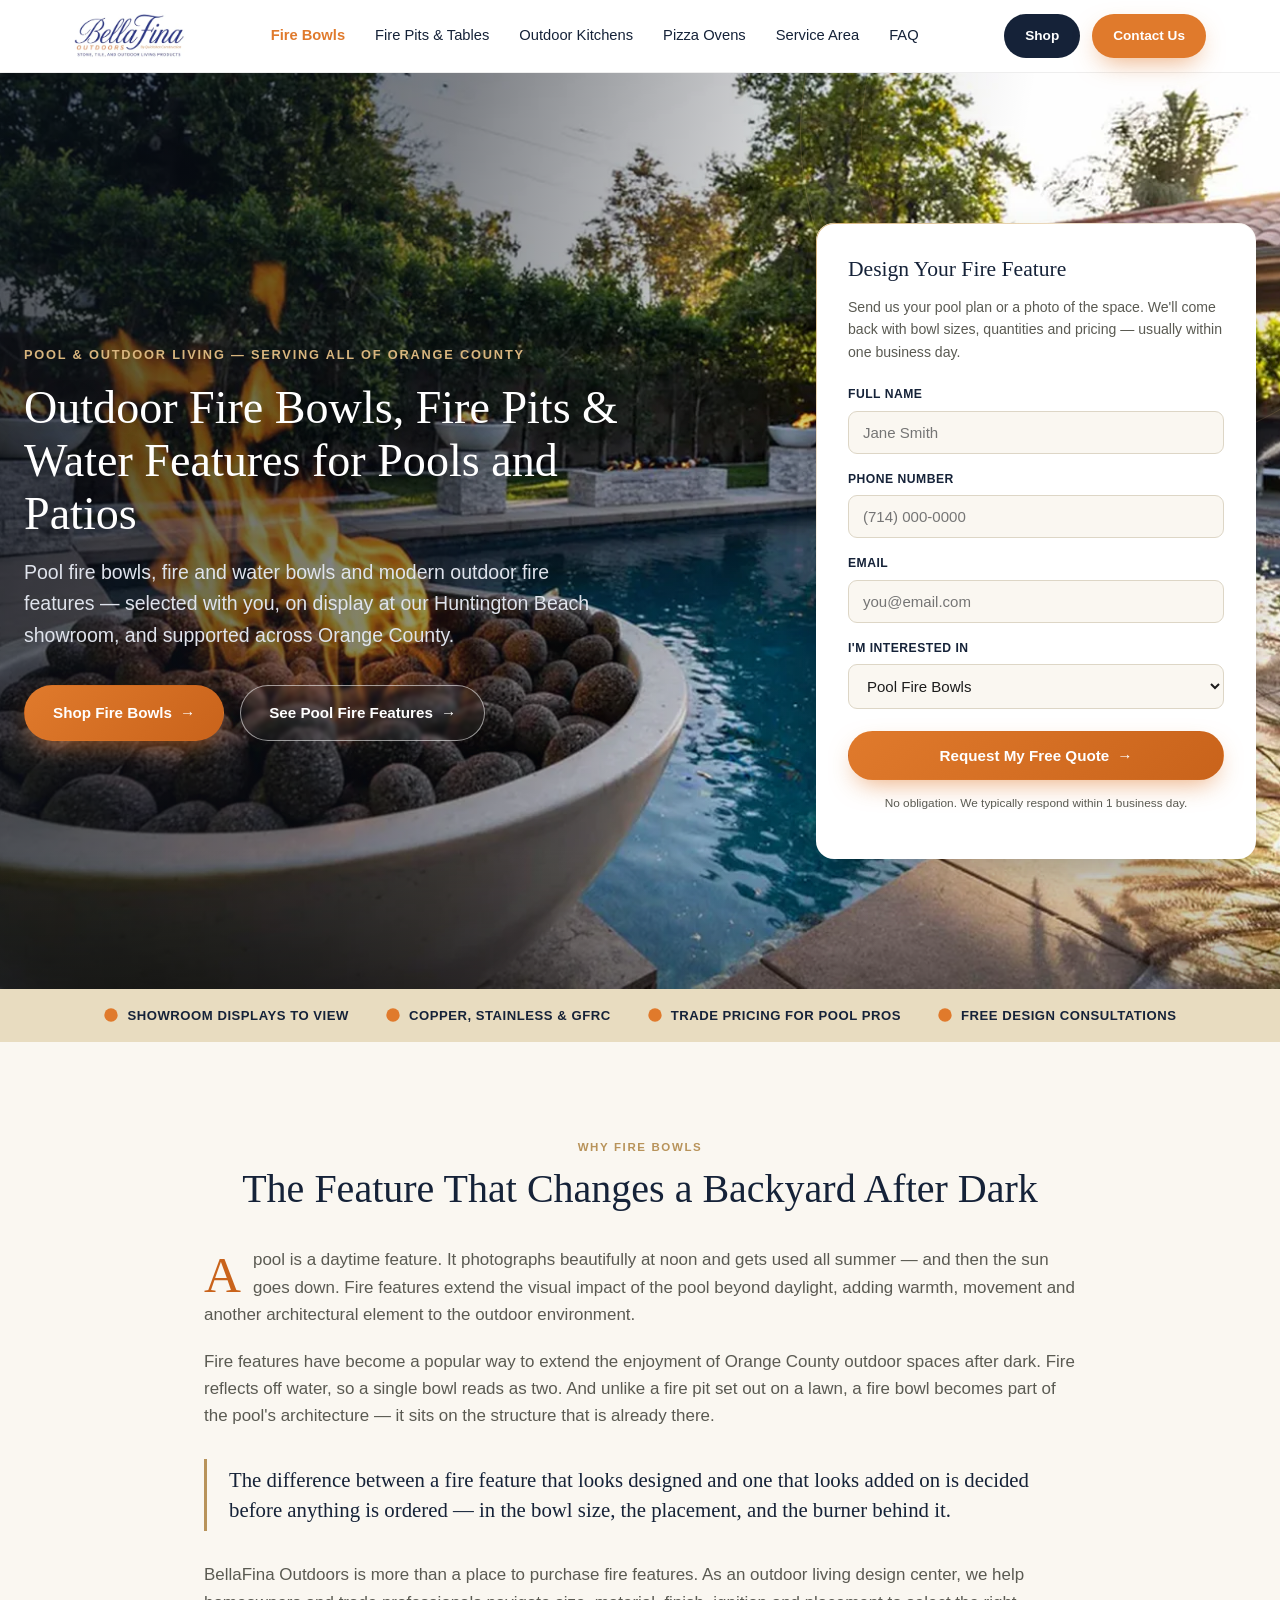
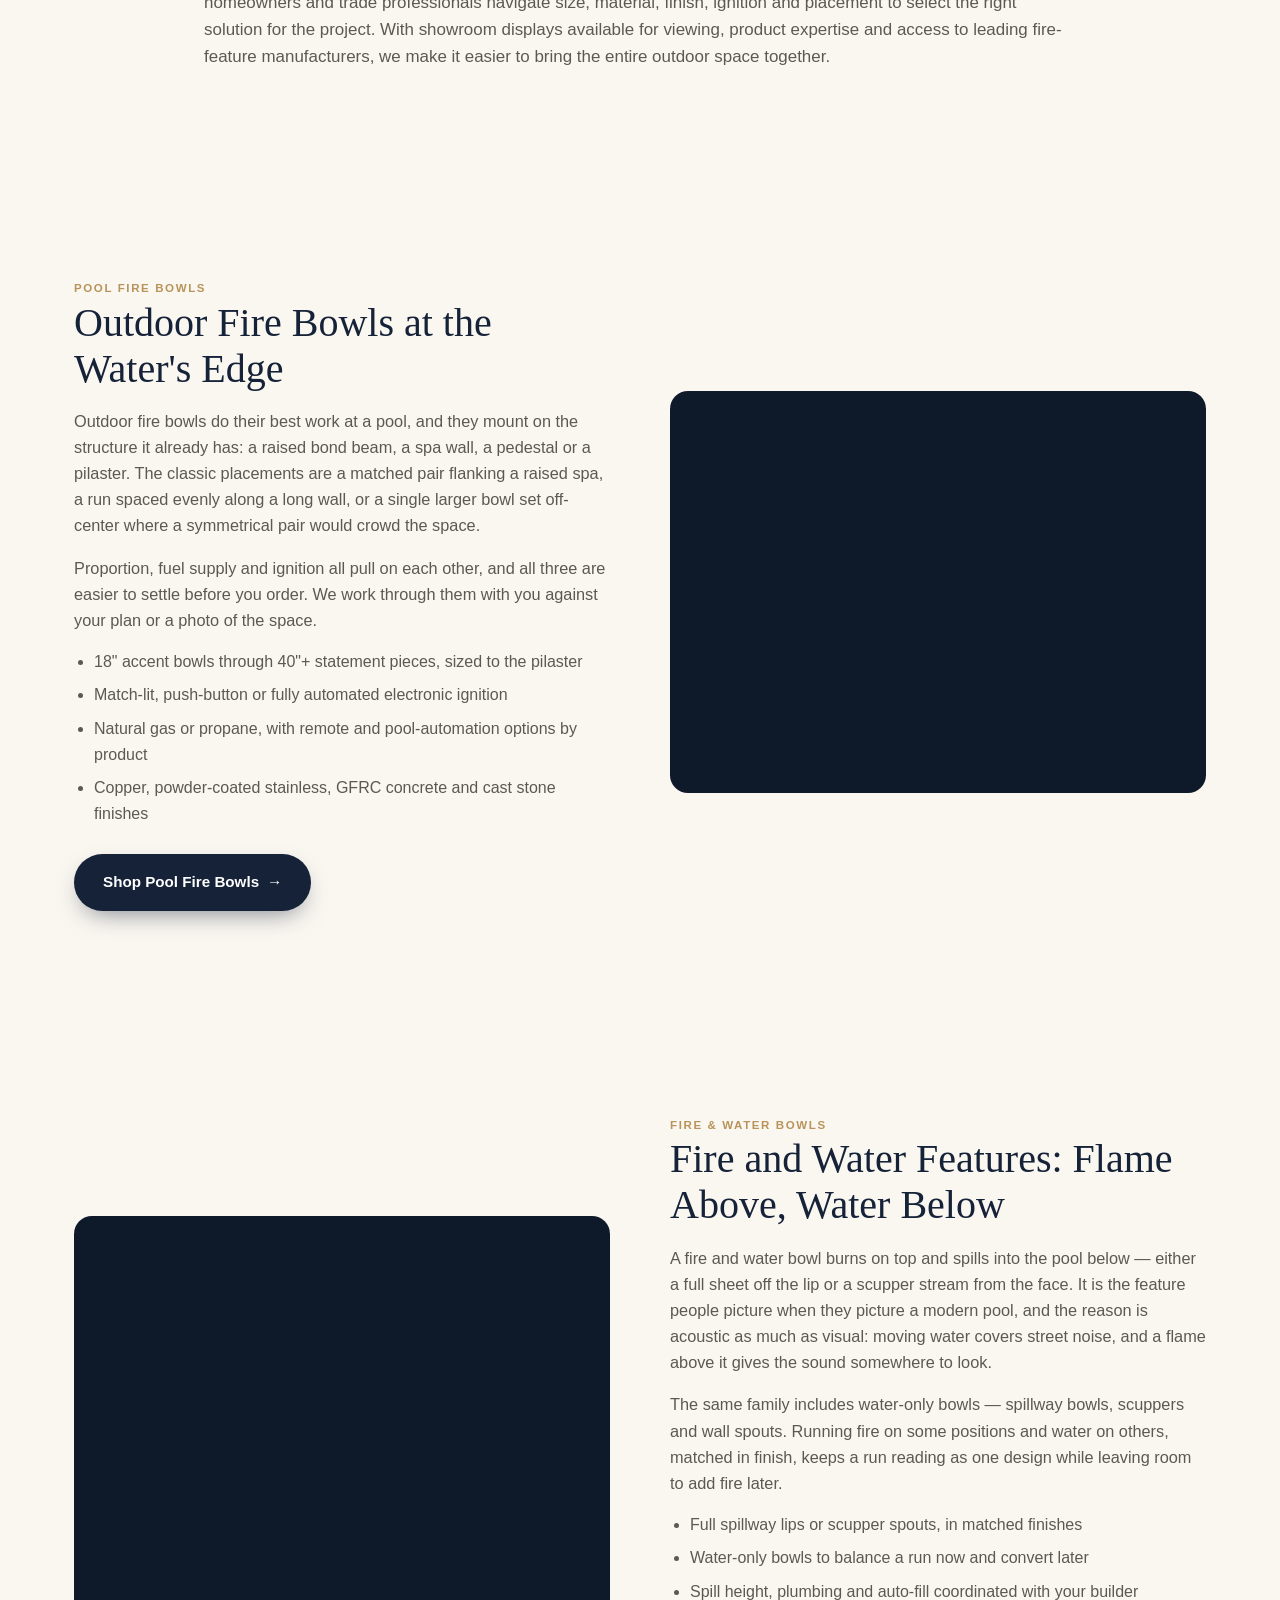
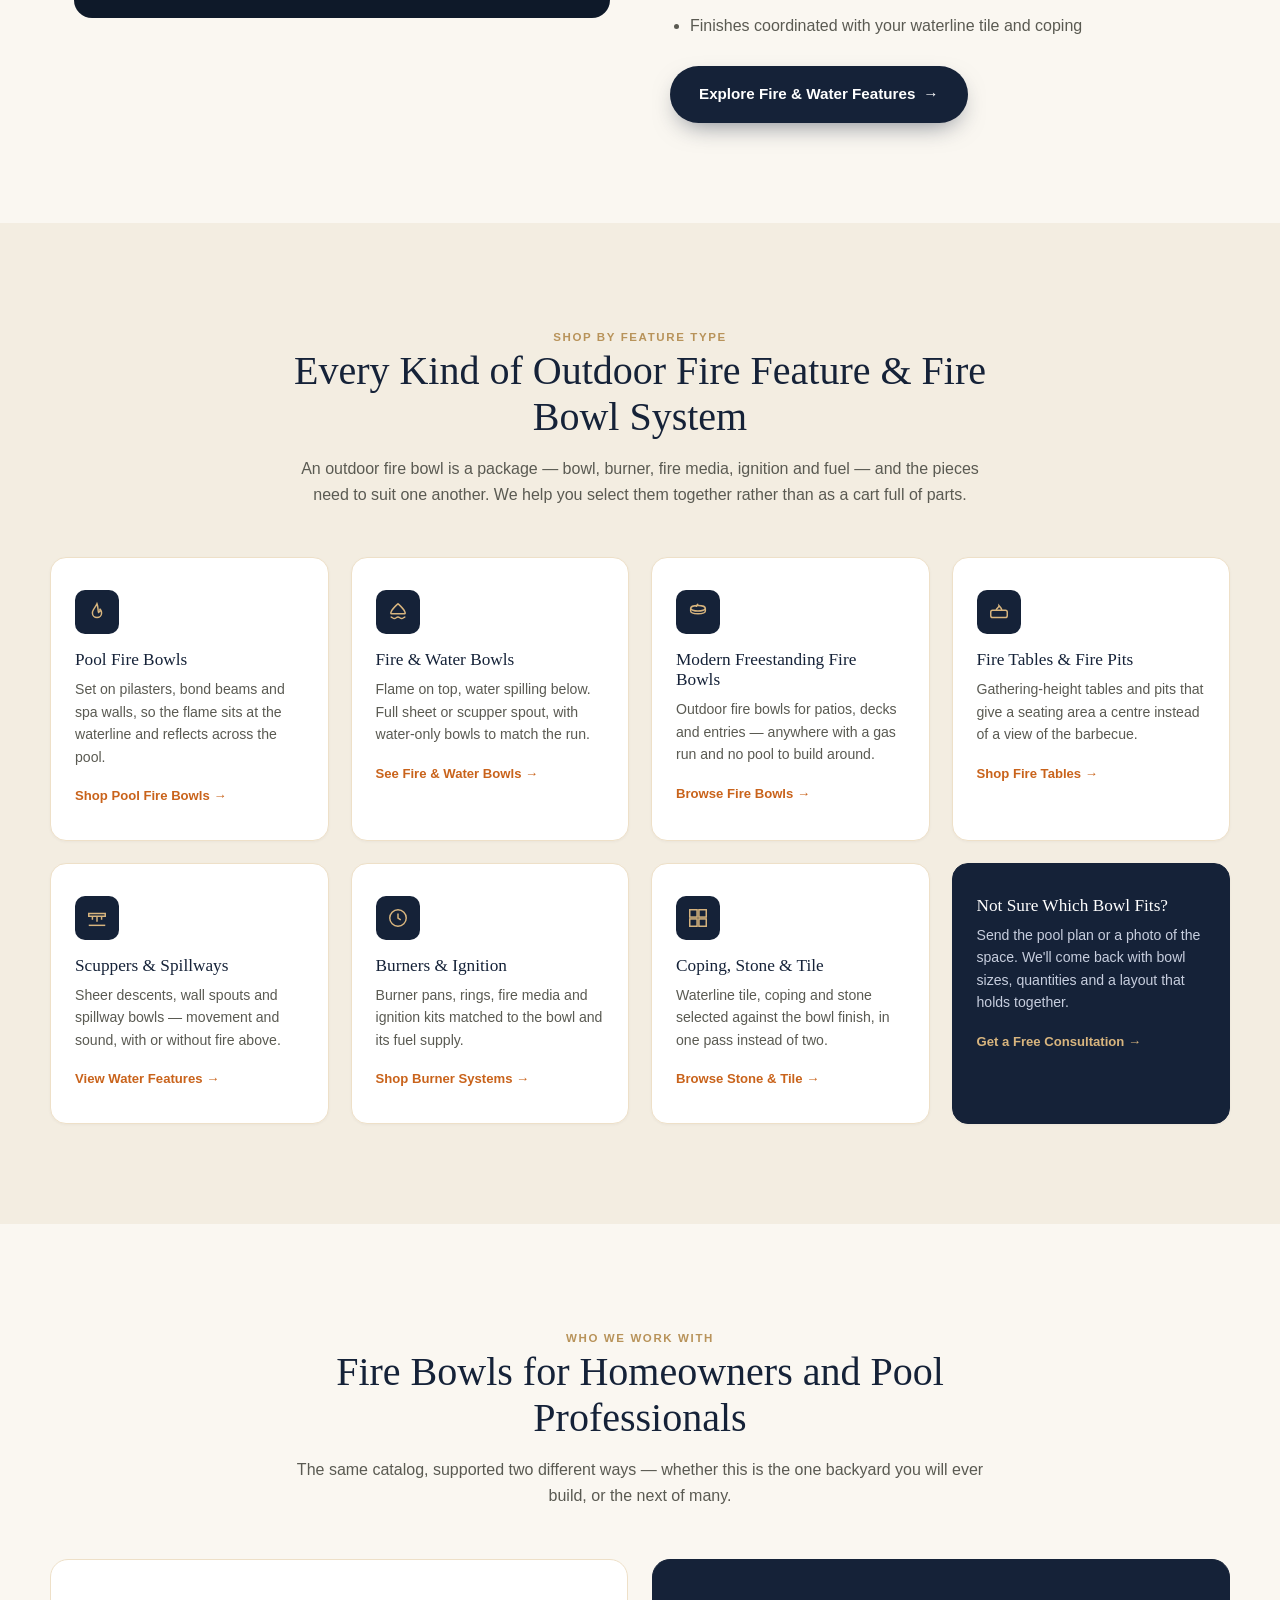
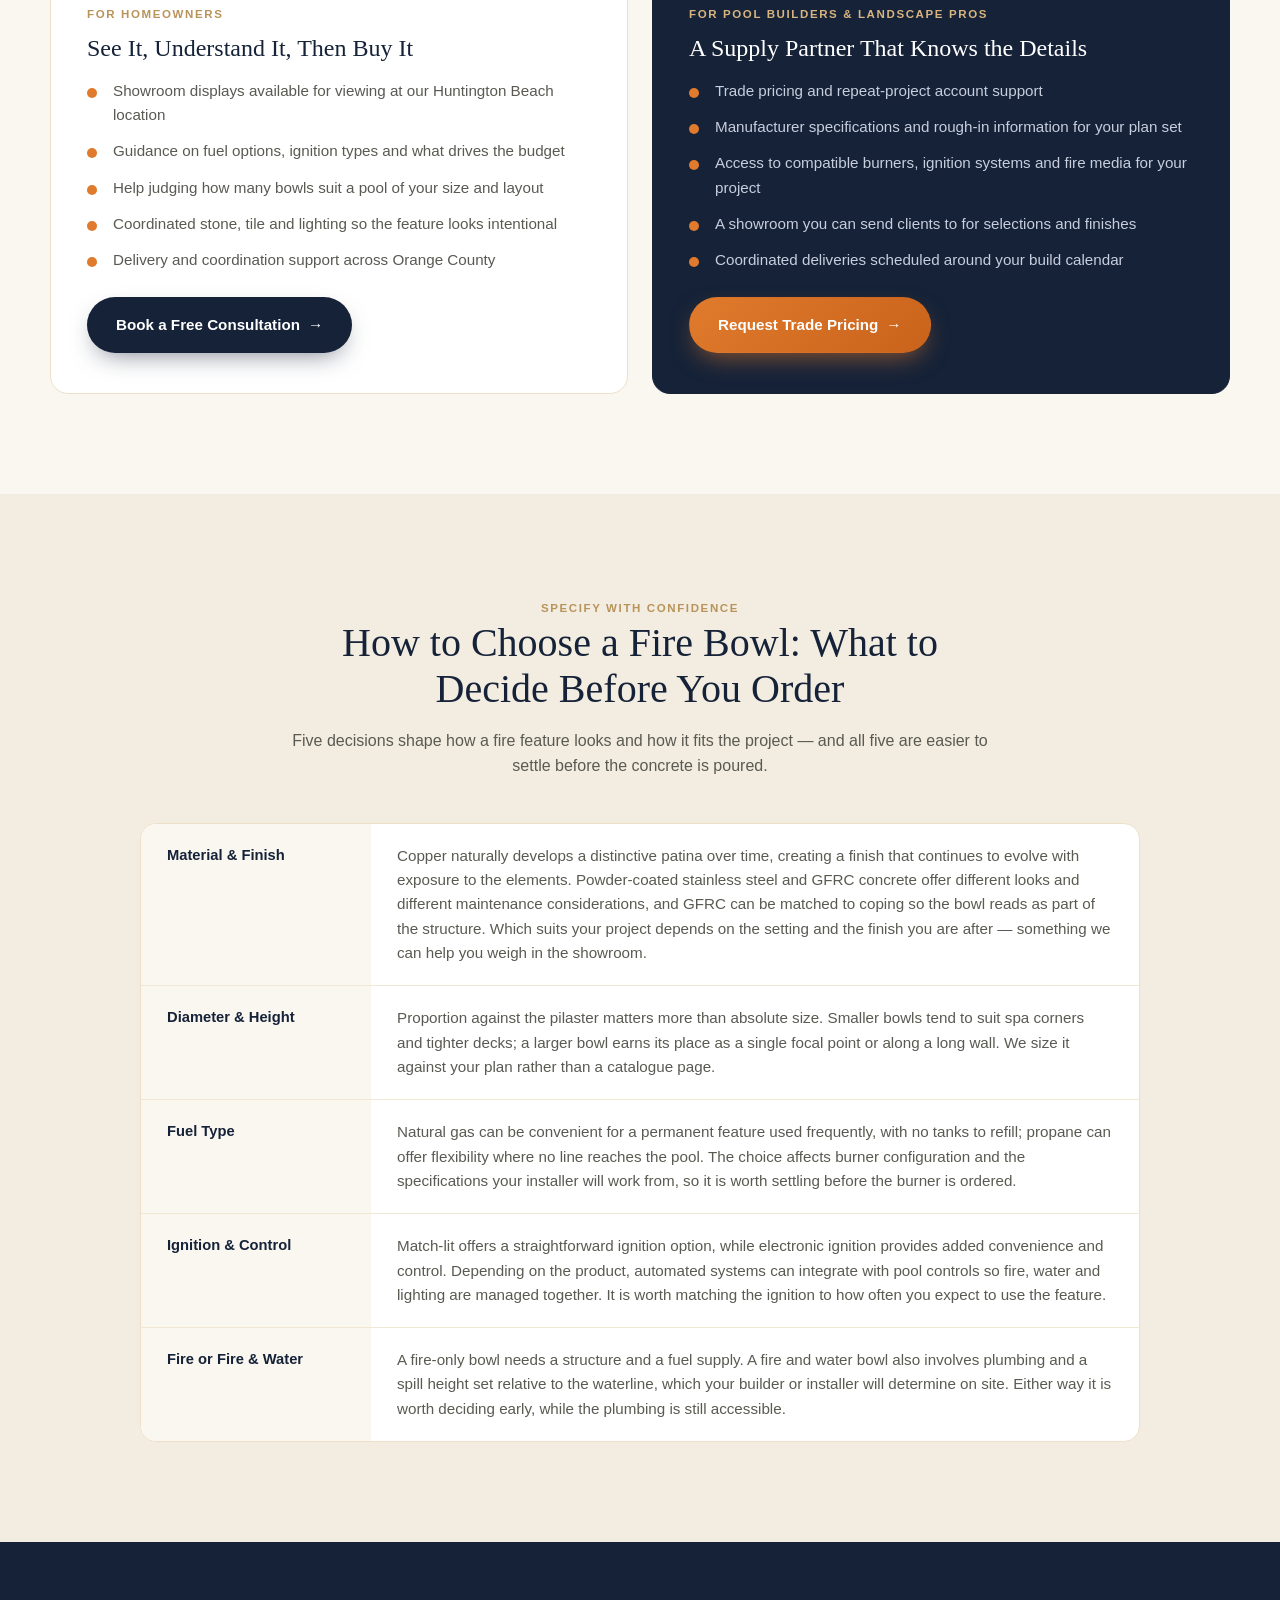
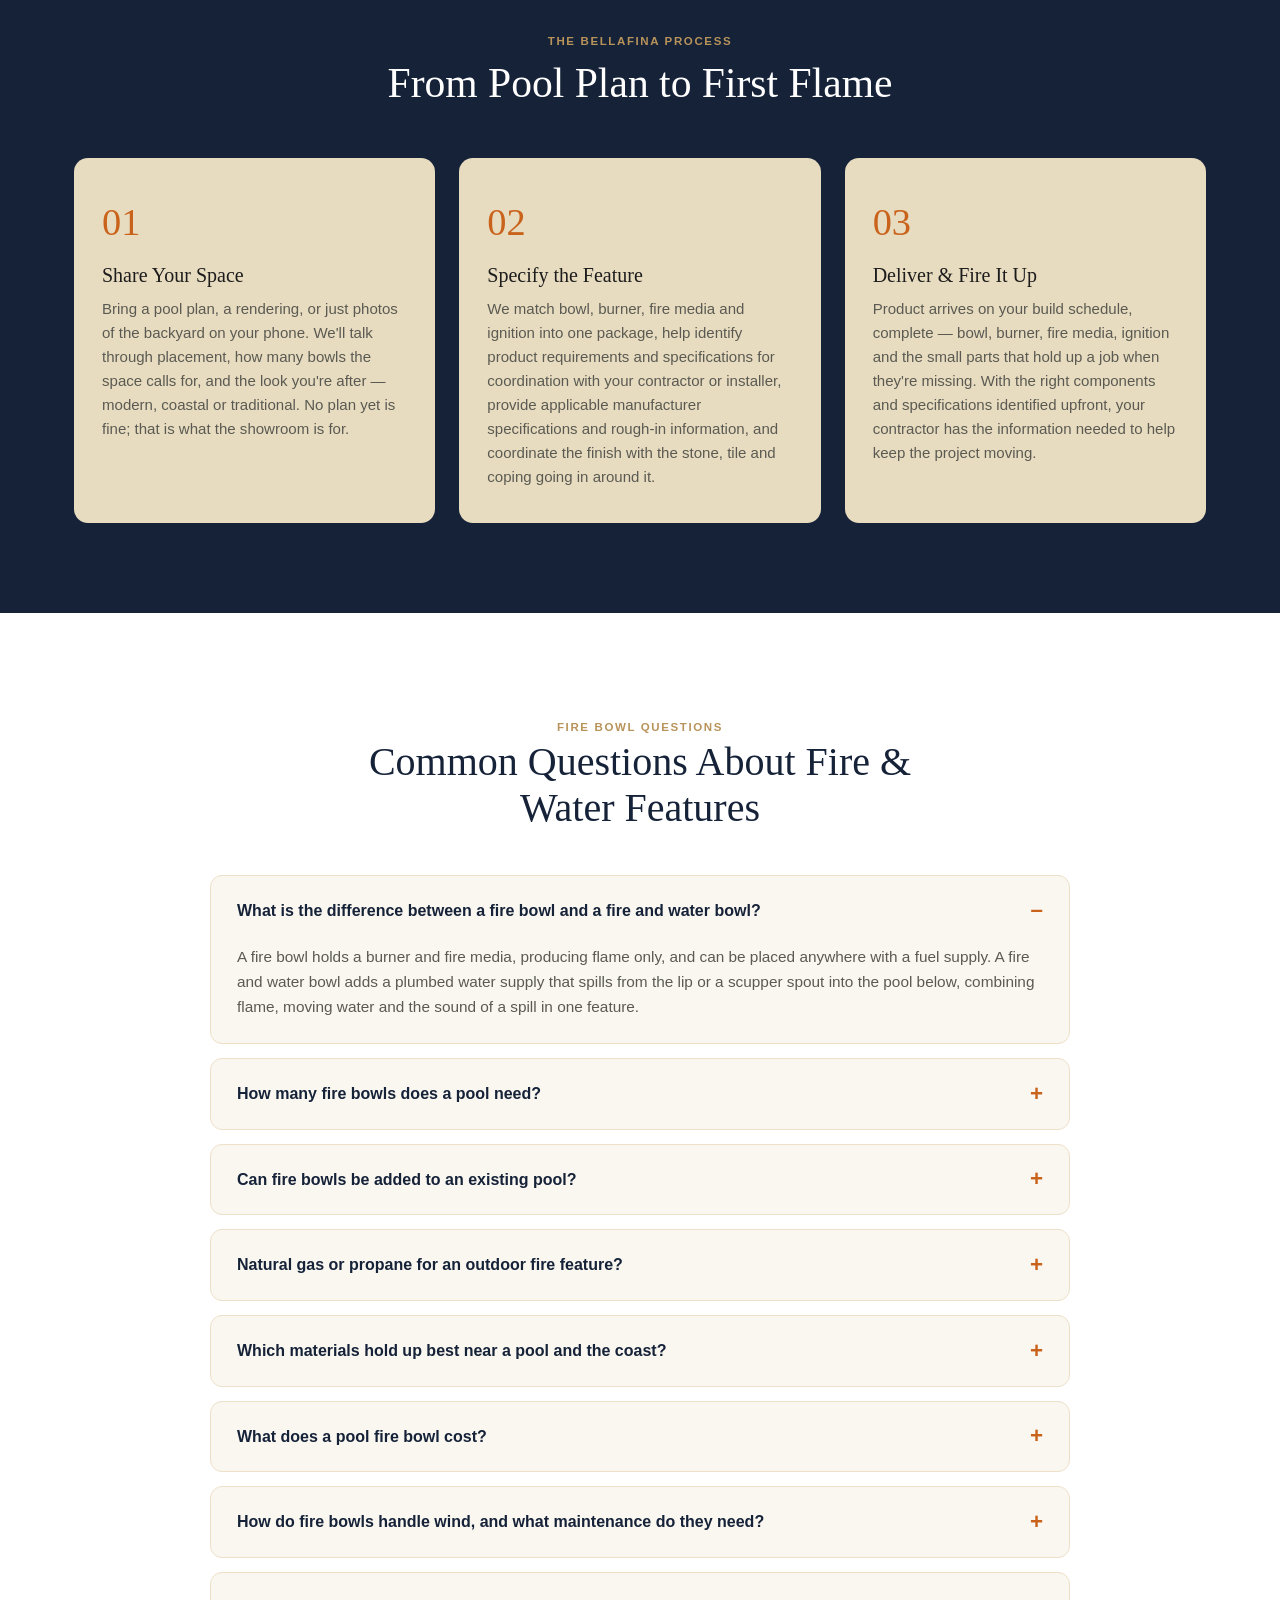
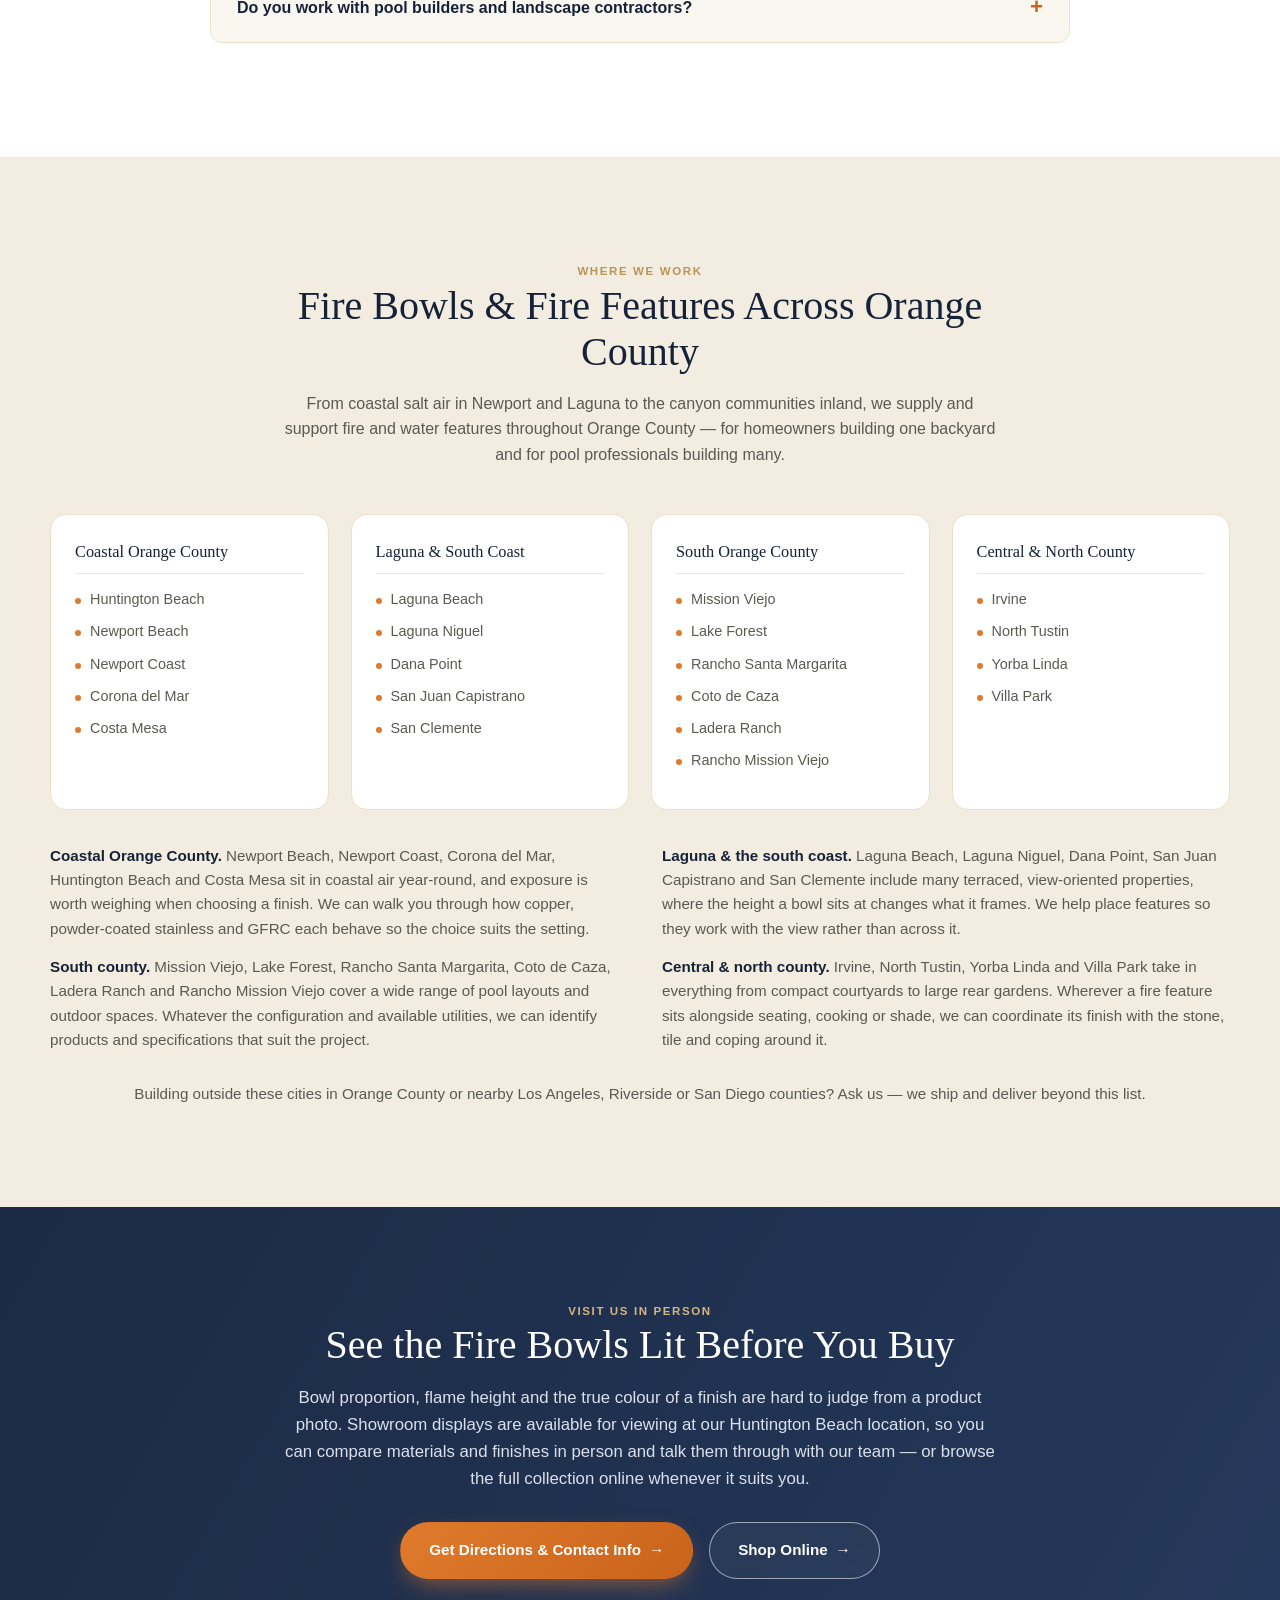
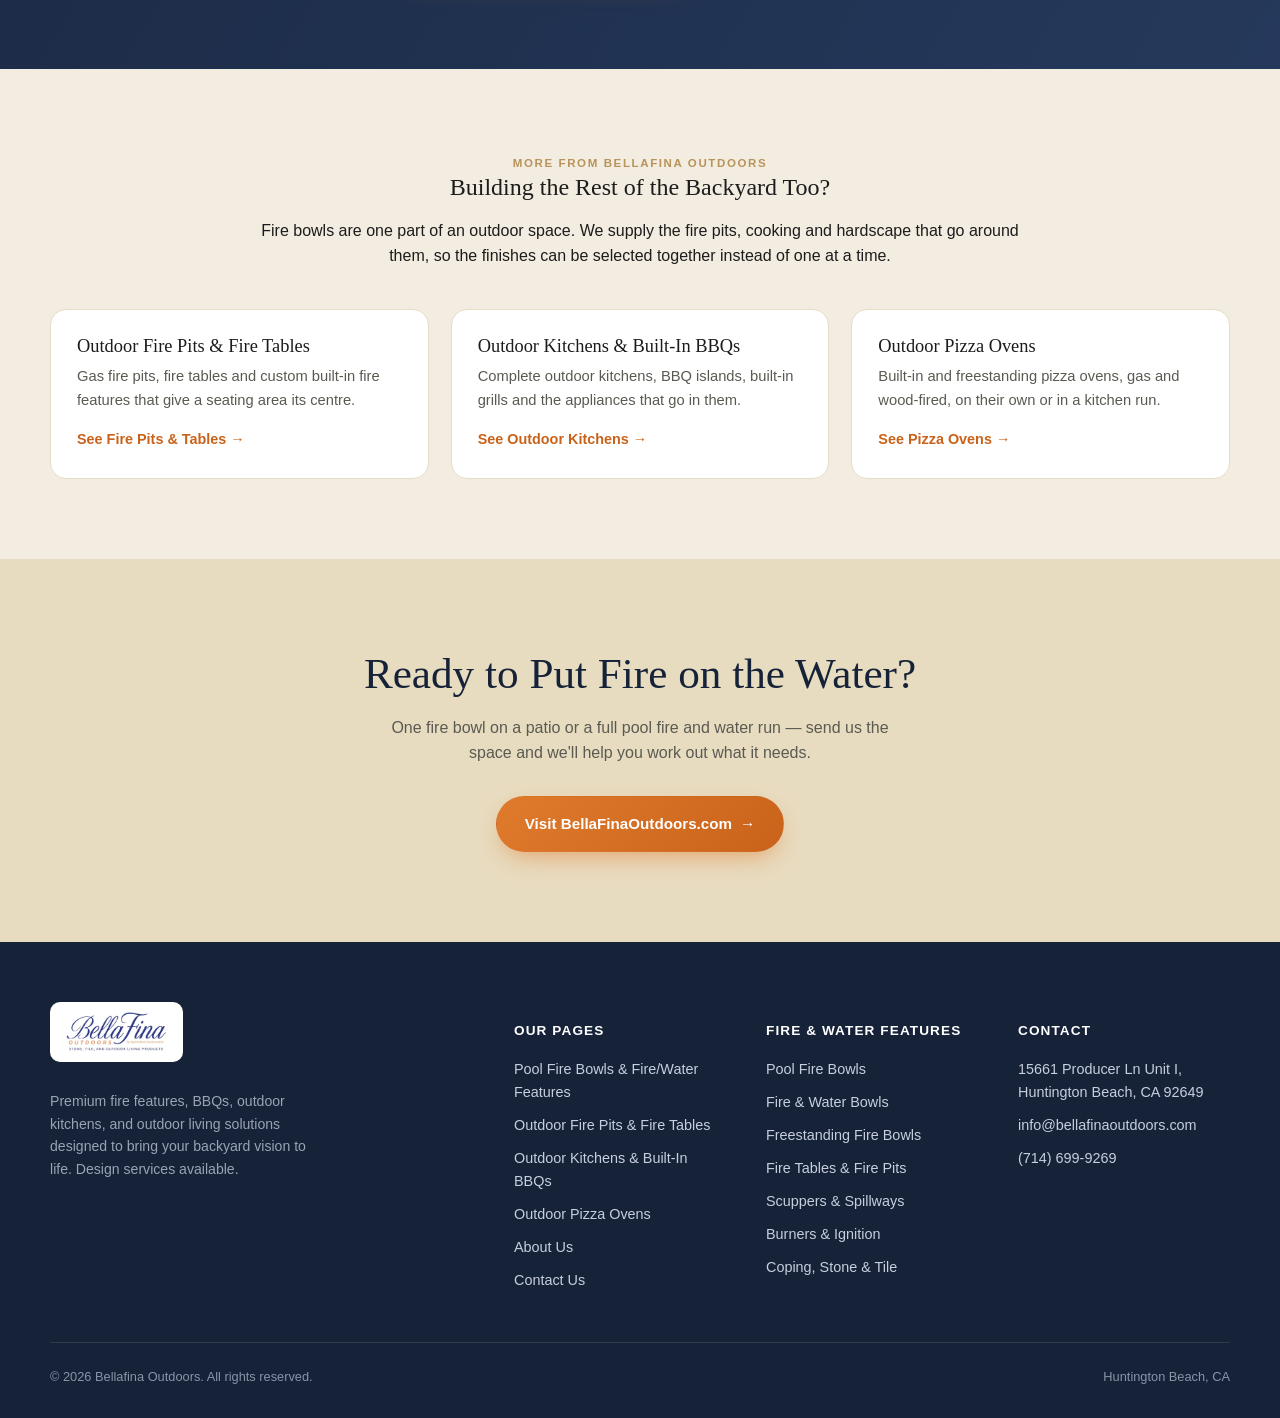
==== commit d1b3b278: "Add three category pages and extract the shared CSS and JS The site now covers four outdoor-living c" ====
--- a/index.html
+++ b/index.html
@@ -21,277 +21,9 @@
 <meta name="twitter:title" content="Pool Fire Bowls &amp; Fire and Water Features — Orange County">
 <meta name="twitter:description" content="Modern outdoor fire bowls, pool fire bowls and fire and water features in copper, stainless and GFRC. Huntington Beach showroom, serving all of Orange County.">
 <meta name="twitter:image" content="https://fire-bowls.vercel.app/assets/hero-fire-bowl.webp">
-<style>
-  :root{
-    --navy:#152238;
-    --navy-2:#1b2a45;
-    --gold:#b8935a;
-    --gold-light:#d8b57e;
-    --orange:#e07a2c;
-    --orange-dark:#c9631b;
-    --cream:#f3ede1;
-    --cream-2:#e8dcc0;
-    --paper:#faf7f1;
-    --ink:#1c1c1c;
-    --muted:#5a5a52;
-    --serif: Georgia, 'Times New Roman', Times, serif;
-    --sans: -apple-system, BlinkMacSystemFont, 'Segoe UI', Helvetica, Arial, sans-serif;
-  }
-  *{box-sizing:border-box;}
-  html{scroll-behavior:smooth;}
-  body{margin:0;font-family:var(--sans);color:var(--ink);background:var(--paper);line-height:1.6;}
-  img{max-width:100%;display:block;}
-  a{text-decoration:none;color:inherit;}
-  .wrap{max-width:1180px;margin:0 auto;padding:0 24px;}
-  h1,h2,h3{font-family:var(--serif);font-weight:400;margin:0 0 16px;line-height:1.15;}
-  .eyebrow{letter-spacing:.14em;text-transform:uppercase;font-size:.72rem;color:var(--gold);font-weight:600;}
-  .btn{display:inline-flex;align-items:center;gap:8px;padding:15px 28px;border-radius:999px;font-size:.95rem;font-weight:600;border:1px solid transparent;cursor:pointer;transition:transform .18s ease,box-shadow .18s ease,opacity .18s ease;}
-  .btn:hover{transform:translateY(-2px);opacity:.96;}
-  .btn-primary{background:linear-gradient(135deg,var(--orange),var(--orange-dark));color:#fff;box-shadow:0 10px 26px -8px rgba(224,122,44,.65);}
-  .btn-outline{background:rgba(255,255,255,.04);border-color:rgba(255,255,255,.55);color:#fff;backdrop-filter:blur(2px);}
-  .btn-navy{background:var(--navy);color:#fff;box-shadow:0 10px 26px -10px rgba(21,34,56,.6);}
-  .btn-arrow{display:inline-block;transition:transform .15s ease;}
-  .btn:hover .btn-arrow{transform:translateX(3px);}
-
-  /* Header */
-  header{position:sticky;top:0;z-index:50;background:#fff;border-bottom:1px solid #eee;}
-  .nav-inner{display:flex;align-items:center;justify-content:space-between;padding:14px 24px;max-width:1180px;margin:0 auto;}
-  .logo{display:flex;align-items:center;gap:10px;}
-  .logo img{height:44px;width:auto;flex-shrink:0;}
-  .logo.footer-logo{background:#fff;border-radius:10px;padding:10px 16px;display:inline-flex;}
-  .logo.footer-logo img{height:40px;}
-  nav.links{display:flex;align-items:center;gap:30px;}
-  nav.links a{font-size:.92rem;color:var(--navy);font-weight:500;}
-  nav.links a:hover{color:var(--orange);}
-  .header-ctas{display:flex;gap:12px;align-items:center;}
-  .header-ctas .btn{padding:10px 20px;font-size:.85rem;}
-  .header-ctas .btn-primary{background:var(--orange);}
-  .header-ctas .btn-ghost{background:var(--navy);color:#fff;}
-  @media (max-width:900px){ nav.links{display:none;} }
-
-  /* Hero */
-  .hero{position:relative;padding:150px 24px 130px;text-align:center;overflow:hidden;
-    background:#0a101a url("assets/hero-fire-bowl.webp");
-    background-size:cover;
-    background-position:center 60%;
-  }
-  .hero::before{content:"";position:absolute;inset:0;z-index:1;background:
-    linear-gradient(100deg, rgba(10,16,26,.72) 0%, rgba(10,16,26,.5) 32%, rgba(10,16,26,.12) 58%, transparent 72%);
-    pointer-events:none;}
-  .hero::after{content:"";position:absolute;left:0;right:0;bottom:0;height:140px;z-index:1;
-    background:linear-gradient(to bottom, transparent, rgba(0,0,0,.35));pointer-events:none;}
-  .hero-ring{position:absolute;z-index:2;width:640px;height:640px;border:1px solid rgba(216,181,126,.18);border-radius:50%;top:-260px;right:-160px;pointer-events:none;}
-  .hero-ring::before{content:"";position:absolute;inset:60px;border:1px solid rgba(216,181,126,.12);border-radius:50%;}
-  .hero-grid{position:relative;z-index:3;max-width:1320px;margin:0 auto;display:grid;grid-template-columns:1fr .85fr;gap:60px;align-items:center;text-align:left;}
-  .hero-inner{max-width:660px;}
-  .lead-card{justify-self:end;width:100%;max-width:440px;}
-  .hero .eyebrow{color:var(--gold-light);font-size:.8rem;}
-  .hero h1{color:#fff;font-family:var(--serif);font-weight:400;font-size:clamp(2rem,3.6vw,2.9rem);margin-top:16px;text-shadow:0 2px 30px rgba(0,0,0,.25);}
-  .hero p.sub{color:#dfe3ec;font-size:1.22rem;max-width:580px;margin:0 0 34px;}
-  .hero .cta-row{display:flex;gap:16px;justify-content:flex-start;flex-wrap:wrap;}
-
-  /* Lead capture card */
-  .lead-card{position:relative;background:#fff;border-radius:18px;padding:34px 32px;box-shadow:0 30px 60px -20px rgba(0,0,0,.45);}
-  .lead-card::before{content:"";position:absolute;inset:0;border-radius:18px;padding:1px;background:linear-gradient(140deg, var(--gold-light), transparent 40%);-webkit-mask:linear-gradient(#fff 0 0) content-box, linear-gradient(#fff 0 0);-webkit-mask-composite:xor;mask-composite:exclude;pointer-events:none;}
-  .lead-card h3{font-family:var(--serif);font-size:1.35rem;color:var(--navy);margin-bottom:6px;}
-  .lead-card .lead-sub{font-size:.88rem;color:var(--muted);margin-bottom:22px;}
-  .lead-card label{display:block;font-size:.76rem;font-weight:700;letter-spacing:.04em;text-transform:uppercase;color:var(--navy);margin-bottom:6px;}
-  .lead-field{margin-bottom:16px;}
-  .lead-card input,
-  .lead-card select{width:100%;padding:12px 14px;border:1px solid #ddd6c6;border-radius:9px;font-size:.94rem;font-family:var(--sans);background:var(--paper);color:var(--ink);}
-  .lead-card input:focus,
-  .lead-card select:focus{outline:2px solid var(--gold);outline-offset:1px;}
-  .lead-card .btn{width:100%;justify-content:center;margin-top:6px;}
-  .lead-note{font-size:.74rem;color:var(--muted);text-align:center;margin-top:14px;}
-  .lead-status{display:none;text-align:center;padding:26px 4px 10px;}
-  .lead-status.is-visible{display:block;}
-  .lead-status .tick{width:46px;height:46px;border-radius:50%;background:var(--navy);color:var(--gold-light);
-    display:flex;align-items:center;justify-content:center;margin:0 auto 14px;font-size:1.3rem;}
-  .lead-status h4{font-family:var(--serif);font-weight:400;font-size:1.25rem;color:var(--navy);margin:0 0 8px;}
-  .lead-status p{font-size:.9rem;color:var(--muted);margin:0;}
-  .lead-error{display:none;font-size:.82rem;color:#a3341c;background:#fdeee9;border:1px solid #f3c9bd;
-    border-radius:8px;padding:10px 12px;margin-bottom:14px;}
-  .lead-error.is-visible{display:block;}
-  .lead-card.is-sent .lead-fields{display:none;}
-  .lead-embed{width:100%;min-height:560px;border:none;border-radius:10px;display:block;background:#fff;}
-
-  /* Quote modal */
-  .modal{position:fixed;inset:0;z-index:200;display:none;align-items:center;justify-content:center;padding:24px;}
-  .modal.is-open{display:flex;}
-  .modal-backdrop{position:absolute;inset:0;background:rgba(10,16,26,.72);backdrop-filter:blur(2px);}
-  .modal-card{position:relative;background:#fff;border-radius:18px;width:100%;max-width:520px;max-height:90vh;
-    overflow:auto;padding:30px 28px 24px;box-shadow:0 40px 80px -24px rgba(0,0,0,.55);}
-  .modal-card h3{font-family:var(--serif);font-size:1.4rem;color:var(--navy);margin-bottom:6px;}
-  .modal-card .modal-sub{font-size:.9rem;color:var(--muted);margin:0 0 20px;}
-  .modal-close{position:absolute;top:14px;right:14px;width:34px;height:34px;border-radius:50%;border:1px solid #e6ddc9;
-    background:var(--paper);color:var(--navy);font-size:1.15rem;line-height:1;cursor:pointer;display:flex;
-    align-items:center;justify-content:center;}
-  .modal-close:hover{background:var(--cream-2);}
-  .modal-embed-wrap{position:relative;min-height:560px;}
-  .modal-loading{position:absolute;inset:0;display:flex;flex-direction:column;gap:10px;align-items:center;justify-content:center;text-align:center;
-    font-size:.88rem;color:var(--muted);background:var(--paper);border-radius:10px;}
-  .modal-embed-wrap.is-loaded .modal-loading{display:none;}
-  body.modal-open{overflow:hidden;}
-  @media (max-width:900px){ .hero-grid{grid-template-columns:1fr;} .hero-inner{max-width:100%;text-align:center;} .hero .cta-row{justify-content:center;} .lead-card{max-width:460px;margin:0 auto;} }
-
-  .trust-strip{background:var(--cream-2);padding:16px 24px;}
-  .trust-strip .wrap{display:flex;gap:14px 36px;justify-content:center;flex-wrap:wrap;font-size:.82rem;letter-spacing:.04em;color:var(--navy);text-transform:uppercase;font-weight:600;}
-  .trust-strip span{display:flex;align-items:center;gap:8px;}
-  .trust-strip svg{width:16px;height:16px;color:var(--orange);}
-
-  /* Lede / intro prose */
-  .lede{background:var(--paper);padding:96px 24px 84px;}
-  .lede .wrap{max-width:920px;}
-  .lede .eyebrow{display:block;text-align:center;margin-bottom:10px;}
-  .lede h2{color:var(--navy);font-size:clamp(1.8rem,3.4vw,2.5rem);text-align:center;margin-bottom:34px;}
-  .lede p{font-size:1.06rem;color:var(--muted);margin:0 0 20px;}
-  .lede p.first::first-letter{font-family:var(--serif);font-size:3.2rem;line-height:.9;float:left;padding:6px 12px 0 0;color:var(--orange-dark);}
-  .lede .pull{border-left:3px solid var(--gold);padding:6px 0 6px 22px;margin:30px 0;font-family:var(--serif);font-size:1.3rem;line-height:1.45;color:var(--navy);}
-
-  /* Process section */
-  .process{background:var(--navy);color:#fff;padding:90px 24px;}
-  .process h2{color:#fff;font-size:clamp(1.8rem,3.6vw,2.6rem);max-width:780px;margin:0 auto 50px;text-align:center;}
-  .process .eyebrow{text-align:center;display:block;margin-bottom:10px;}
-  .steps{display:grid;grid-template-columns:repeat(3,1fr);gap:24px;max-width:1180px;margin:0 auto;}
-  .step-card{background:var(--cream-2);color:var(--ink);border-radius:14px;padding:34px 28px;}
-  .step-card .num{font-family:var(--serif);font-size:2.4rem;color:var(--orange-dark);display:block;margin-bottom:10px;}
-  .step-card h3{font-size:1.25rem;margin-bottom:10px;}
-  .step-card p{font-size:.94rem;color:var(--muted);margin:0;}
-  @media (max-width:820px){.steps{grid-template-columns:1fr;}}
-
-  /* Split sections */
-  .split{padding:100px 24px;}
-  .split .wrap{display:grid;grid-template-columns:1fr 1fr;gap:60px;align-items:center;}
-  .split.reverse .wrap{direction:rtl;}
-  .split.reverse .wrap > *{direction:ltr;}
-  .split h2{font-size:clamp(1.8rem,3.4vw,2.5rem);color:var(--navy);}
-  .split p{color:var(--muted);margin-bottom:16px;font-size:1.02rem;}
-  .split .btn{margin-top:8px;}
-  .split ul{margin:0 0 20px;padding-left:20px;color:var(--muted);font-size:1rem;}
-  .split li{margin-bottom:8px;}
-  .visual{border-radius:18px;aspect-ratio:4/3;position:relative;overflow:hidden;display:flex;align-items:center;justify-content:center;}
-  .visual svg{width:40%;height:40%;opacity:.9;}
-  .visual-fire{background:linear-gradient(160deg,#e07a2c,#c9631b 60%,#7a3b10);}
-  .visual-water{background:linear-gradient(160deg,#3a5170,#152238 65%);}
-  .visual-video{background:#0e1929;}
-  .visual-video video{width:100%;height:100%;object-fit:cover;}
-  @media (max-width:860px){ .split .wrap{grid-template-columns:1fr;} .split.reverse .wrap{direction:ltr;} }
-
-  /* Categories */
-  .categories{background:var(--cream);padding:100px 24px;}
-  .categories .head{text-align:center;max-width:700px;margin:0 auto 50px;}
-  .categories h2{color:var(--navy);font-size:clamp(1.8rem,3.4vw,2.5rem);}
-  .categories .head p{color:var(--muted);}
-  .cat-grid{display:grid;grid-template-columns:repeat(4,1fr);gap:22px;max-width:1180px;margin:0 auto;}
-  .cat-card{background:#fff;border-radius:16px;padding:32px 24px;text-align:left;border:1px solid #eee0c8;box-shadow:0 1px 3px rgba(21,34,56,.04);transition:transform .18s ease, box-shadow .18s ease;}
-  .cat-card:hover{transform:translateY(-5px);box-shadow:0 20px 40px -14px rgba(21,34,56,.16);}
-  .cat-card .icon{width:44px;height:44px;border-radius:10px;background:var(--navy);display:flex;align-items:center;justify-content:center;margin-bottom:16px;}
-  .cat-card .icon svg{width:22px;height:22px;color:var(--gold-light);}
-  .cat-card h3{font-size:1.08rem;margin-bottom:8px;color:var(--navy);}
-  .cat-card p{font-size:.88rem;color:var(--muted);margin:0 0 14px;}
-  .cat-card .link{font-size:.82rem;font-weight:700;color:var(--orange-dark);}
-  @media (max-width:1000px){.cat-grid{grid-template-columns:repeat(2,1fr);}}
-  @media (max-width:560px){.cat-grid{grid-template-columns:1fr;}}
-
-  /* Audience band */
-  .audience{background:var(--paper);padding:100px 24px;}
-  .audience .head{text-align:center;max-width:700px;margin:0 auto 50px;}
-  .audience h2{color:var(--navy);font-size:clamp(1.8rem,3.4vw,2.5rem);}
-  .audience .head p{color:var(--muted);}
-  .aud-grid{display:grid;grid-template-columns:1fr 1fr;gap:24px;max-width:1180px;margin:0 auto;}
-  .aud-card{border-radius:18px;padding:40px 36px;border:1px solid #eee0c8;background:#fff;}
-  .aud-card.pro{background:var(--navy);border-color:var(--navy);color:#c7cede;}
-  .aud-card.pro h3, .aud-card.pro strong{color:#fff;}
-  .aud-card.pro .eyebrow{color:var(--gold-light);}
-  .aud-card h3{color:var(--navy);font-size:1.5rem;margin-top:10px;}
-  .aud-card ul{list-style:none;padding:0;margin:0 0 24px;}
-  .aud-card li{position:relative;padding-left:26px;margin-bottom:12px;font-size:.95rem;color:var(--muted);}
-  .aud-card.pro li{color:#c7cede;}
-  .aud-card li::before{content:"";position:absolute;left:0;top:9px;width:10px;height:10px;border-radius:50%;background:var(--orange);}
-  @media (max-width:860px){.aud-grid{grid-template-columns:1fr;}}
-
-  /* Spec table */
-  .specs{background:var(--cream);padding:100px 24px;}
-  .specs .head{text-align:center;max-width:700px;margin:0 auto 44px;}
-  .specs h2{color:var(--navy);font-size:clamp(1.8rem,3.4vw,2.5rem);}
-  .specs .head p{color:var(--muted);}
-  .spec-table{max-width:1000px;margin:0 auto;background:#fff;border:1px solid #eee0c8;border-radius:16px;overflow:hidden;}
-  .spec-row{display:grid;grid-template-columns:230px 1fr;gap:0;border-bottom:1px solid #f0e7d5;}
-  .spec-row:last-child{border-bottom:none;}
-  .spec-row dt{padding:20px 26px;font-weight:700;color:var(--navy);background:var(--paper);font-size:.92rem;}
-  .spec-row dd{padding:20px 26px;margin:0;color:var(--muted);font-size:.95rem;}
-  @media (max-width:700px){.spec-row{grid-template-columns:1fr;} .spec-row dd{padding-top:0;}}
-
-  /* Testimonials */
-  .testimonials{background:var(--paper);padding:100px 24px;}
-  .testimonials .head{text-align:center;max-width:640px;margin:0 auto 50px;}
-  .testimonials h2{color:var(--navy);font-size:clamp(1.8rem,3.4vw,2.5rem);}
-  .sample-note{font-size:.78rem;color:#b58a3f;background:#fff6e5;border:1px dashed #d8b57e;display:inline-block;padding:6px 14px;border-radius:999px;margin-top:6px;}
-  .testi-grid{display:grid;grid-template-columns:repeat(3,1fr);gap:24px;max-width:1180px;margin:0 auto;}
-  .testi-card{background:#fff;border:1px solid #eee0c8;border-radius:16px;padding:32px 28px;box-shadow:0 1px 3px rgba(21,34,56,.04);}
-  .testi-card .stars{color:var(--gold);letter-spacing:2px;margin-bottom:14px;font-size:.95rem;}
-  .testi-card p{font-size:.96rem;color:var(--ink);font-style:italic;margin:0 0 22px;line-height:1.65;}
-  .testi-author{display:flex;align-items:center;gap:12px;}
-  .testi-author .avatar{width:40px;height:40px;border-radius:50%;background:var(--navy);color:var(--gold-light);display:flex;align-items:center;justify-content:center;font-size:.78rem;font-weight:700;flex-shrink:0;}
-  .testi-author div:last-child{display:flex;flex-direction:column;font-size:.85rem;}
-  .testi-author strong{color:var(--navy);}
-  .testi-author span{color:var(--muted);font-size:.8rem;}
-  @media (max-width:860px){.testi-grid{grid-template-columns:1fr;}}
-
-  /* FAQ */
-  .faq{background:#fff;padding:100px 24px;}
-  .faq .head{text-align:center;max-width:640px;margin:0 auto 44px;}
-  .faq h2{color:var(--navy);font-size:clamp(1.8rem,3.4vw,2.5rem);}
-  .faq-list{max-width:860px;margin:0 auto;}
-  .faq-item{border:1px solid #eee0c8;border-radius:12px;margin-bottom:14px;background:var(--paper);overflow:hidden;}
-  .faq-item summary{cursor:pointer;list-style:none;padding:22px 26px;font-weight:600;color:var(--navy);font-size:1rem;display:flex;justify-content:space-between;align-items:center;gap:16px;}
-  .faq-item summary::-webkit-details-marker{display:none;}
-  .faq-item summary::after{content:"+";color:var(--orange-dark);font-size:1.4rem;line-height:1;flex-shrink:0;}
-  .faq-item[open] summary::after{content:"\2013";}
-  .faq-item p{margin:0;padding:0 26px 24px;color:var(--muted);font-size:.96rem;}
-
-  /* Service areas */
-  .areas{background:var(--cream);padding:100px 24px;}
-  .areas .head{text-align:center;max-width:720px;margin:0 auto 46px;}
-  .areas h2{color:var(--navy);font-size:clamp(1.8rem,3.4vw,2.5rem);}
-  .areas .head p{color:var(--muted);}
-  .area-grid{display:grid;grid-template-columns:repeat(4,1fr);gap:22px;max-width:1180px;margin:0 auto 34px;}
-  .area-col{background:#fff;border:1px solid #eee0c8;border-radius:16px;padding:28px 24px;}
-  .area-col h3{font-size:1.02rem;color:var(--navy);margin-bottom:14px;padding-bottom:12px;border-bottom:1px solid #f0e7d5;}
-  .area-col ul{list-style:none;padding:0;margin:0;}
-  .area-col li{font-size:.9rem;color:var(--muted);margin-bottom:9px;display:flex;gap:9px;align-items:baseline;}
-  .area-col li::before{content:"";width:6px;height:6px;border-radius:50%;background:var(--orange);flex-shrink:0;}
-  .area-copy{max-width:1180px;margin:0 auto 30px;display:grid;grid-template-columns:1fr 1fr;gap:14px 44px;}
-  .area-copy p{font-size:.95rem;color:var(--muted);margin:0;}
-  .area-copy strong{color:var(--navy);font-weight:700;}
-  @media (max-width:860px){.area-copy{grid-template-columns:1fr;}}
-  .area-note{max-width:1180px;margin:0 auto;text-align:center;font-size:.95rem;color:var(--muted);}
-  @media (max-width:1000px){.area-grid{grid-template-columns:repeat(2,1fr);}}
-  @media (max-width:560px){.area-grid{grid-template-columns:1fr;}}
-
-  /* Showroom banner */
-  .showroom{padding:90px 24px;background:linear-gradient(120deg,#1b2a45,#25395c);color:#fff;text-align:center;}
-  .showroom .wrap{max-width:760px;}
-  .showroom h2{color:#fff;font-size:clamp(1.8rem,3.4vw,2.5rem);}
-  .showroom p{color:#dbe0ea;font-size:1.05rem;margin-bottom:30px;}
-  .showroom .cta-row{display:flex;gap:16px;justify-content:center;flex-wrap:wrap;}
-
-  /* Final CTA */
-  .final-cta{padding:90px 24px;text-align:center;background:var(--cream-2);}
-  .final-cta h2{color:var(--navy);font-size:clamp(1.9rem,3.8vw,2.7rem);max-width:640px;margin:0 auto 16px;}
-  .final-cta p{color:var(--muted);max-width:520px;margin:0 auto 30px;}
-
-  footer{background:var(--navy);color:#c7cede;padding:60px 24px 30px;}
-  .footer-grid{display:grid;grid-template-columns:2fr 1fr 1fr 1fr;gap:40px;max-width:1180px;margin:0 auto;padding-bottom:40px;border-bottom:1px solid rgba(255,255,255,.1);}
-  .footer-grid h4{color:#fff;font-size:.85rem;letter-spacing:.08em;text-transform:uppercase;margin-bottom:16px;}
-  .footer-grid ul{list-style:none;padding:0;margin:0;}
-  .footer-grid li{margin-bottom:10px;font-size:.9rem;}
-  .footer-grid a:hover{color:#fff;}
-  .footer-bottom{max-width:1180px;margin:24px auto 0;display:flex;justify-content:space-between;flex-wrap:wrap;gap:10px;font-size:.8rem;color:#8b93a9;}
-  @media (max-width:800px){.footer-grid{grid-template-columns:1fr 1fr;}}
-</style>
+<link rel="stylesheet" href="assets/site.css">
 </head>
-<body>
+<body data-lead-source="Fire bowls landing page">
 
 <header>
   <div class="nav-inner">
@@ -299,10 +31,10 @@
       <img src="assets/logo.webp" alt="BellaFina Outdoors">
     </a>
     <nav class="links">
-      <a href="#top">Fire Bowls</a>
-      <a href="#types">Types</a>
-      <a href="#pool">Pool Features</a>
-      <a href="#who">Homeowners &amp; Pros</a>
+      <a href="/" aria-current="page">Fire Bowls</a>
+      <a href="/fire-pits-fire-tables">Fire Pits &amp; Tables</a>
+      <a href="/outdoor-kitchens-bbq">Outdoor Kitchens</a>
+      <a href="/outdoor-pizza-ovens">Pizza Ovens</a>
       <a href="#areas">Service Area</a>
       <a href="#faq">FAQ</a>
     </nav>
@@ -719,6 +451,31 @@
   </div>
 </section>
 
+<section class="siblings">
+  <div class="head">
+    <span class="eyebrow">More From BellaFina Outdoors</span>
+    <h2>Building the Rest of the Backyard Too?</h2>
+    <p>Fire bowls are one part of an outdoor space. We supply the fire pits, cooking and hardscape that go around them, so the finishes can be selected together instead of one at a time.</p>
+  </div>
+  <div class="sib-grid">
+    <div class="sib-card">
+      <h3>Outdoor Fire Pits &amp; Fire Tables</h3>
+      <p>Gas fire pits, fire tables and custom built-in fire features that give a seating area its centre.</p>
+      <a class="link" href="/fire-pits-fire-tables">See Fire Pits &amp; Tables &rarr;</a>
+    </div>
+    <div class="sib-card">
+      <h3>Outdoor Kitchens &amp; Built-In BBQs</h3>
+      <p>Complete outdoor kitchens, BBQ islands, built-in grills and the appliances that go in them.</p>
+      <a class="link" href="/outdoor-kitchens-bbq">See Outdoor Kitchens &rarr;</a>
+    </div>
+    <div class="sib-card">
+      <h3>Outdoor Pizza Ovens</h3>
+      <p>Built-in and freestanding pizza ovens, gas and wood-fired, on their own or in a kitchen run.</p>
+      <a class="link" href="/outdoor-pizza-ovens">See Pizza Ovens &rarr;</a>
+    </div>
+  </div>
+</section>
+
 <section class="final-cta">
   <h2>Ready to Put Fire on the Water?</h2>
   <p>One fire bowl on a patio or a full pool fire and water run — send us the space and we'll help you work out what it needs.</p>
@@ -734,9 +491,12 @@
       <p style="font-size:.88rem;color:#9aa2b6;max-width:280px;">Premium fire features, BBQs, outdoor kitchens, and outdoor living solutions designed to bring your backyard vision to life. Design services available.</p>
     </div>
     <div>
-      <h4>Pages</h4>
-      <ul>
-        <li><a href="https://www.bellafinaoutdoors.com/?utm_source=fire-bowls-lp&amp;utm_medium=landing_page&amp;utm_campaign=fire_bowls&amp;utm_content=footer_home" target="_blank" rel="noopener">Home</a></li>
+      <h4>Our Pages</h4>
+      <ul>
+        <li><a href="/">Pool Fire Bowls &amp; Fire/Water Features</a></li>
+        <li><a href="/fire-pits-fire-tables">Outdoor Fire Pits &amp; Fire Tables</a></li>
+        <li><a href="/outdoor-kitchens-bbq">Outdoor Kitchens &amp; Built-In BBQs</a></li>
+        <li><a href="/outdoor-pizza-ovens">Outdoor Pizza Ovens</a></li>
         <li><a href="https://www.bellafinaoutdoors.com/about?utm_source=fire-bowls-lp&amp;utm_medium=landing_page&amp;utm_campaign=fire_bowls&amp;utm_content=footer_about" target="_blank" rel="noopener">About Us</a></li>
         <li><a href="https://www.bellafinaoutdoors.com/contact?utm_source=fire-bowls-lp&amp;utm_medium=landing_page&amp;utm_campaign=fire_bowls&amp;utm_content=footer_contact" target="_blank" rel="noopener">Contact Us</a></li>
       </ul>
@@ -1090,244 +850,10 @@
 }
 </script>
 
-<script>
-  // The two loops are ~5MB each, so they are not fetched until they are
-  // near the viewport, and they pause again once scrolled well past.
-  (function(){
-    var vids = ['split-loop-video', 'split-loop-video-2']
-      .map(function(id){ return document.getElementById(id); })
-      .filter(Boolean);
-    if (!vids.length) return;
-
-    function play(v){ var p = v.play(); if (p && p.catch) p.catch(function(){}); }
-
-    if (!('IntersectionObserver' in window)) {
-      vids.forEach(function(v){ v.preload = 'auto'; play(v); });
-      return;
-    }
-
-    var io = new IntersectionObserver(function(entries){
-      entries.forEach(function(e){
-        var v = e.target;
-        if (e.isIntersecting) { v.preload = 'auto'; play(v); }
-        else if (!v.paused) { v.pause(); }
-      });
-    }, { rootMargin: '200px 0px' });
-
-    vids.forEach(function(v){ io.observe(v); });
-  })();
-</script>
+<script src="assets/site.js" defer></script>
 
 <script src="https://link.msgsndr.com/js/form_embed.js" defer></script>
 
-<script>
-  // Pass ad attribution through to the CRM: any utm_*/gclid/fbclid on the page
-  // URL is appended to the form embeds, so the lead record shows its source.
-  (function(){
-    var qs = window.location.search;
-    if (!qs || qs.length < 2) return;
-    var keep = [];
-    new URLSearchParams(qs).forEach(function(v, k){
-      if (/^utm_/i.test(k) || /^(gclid|fbclid|msclkid|campaign_id|adgroup_id)$/i.test(k)) {
-        keep.push(encodeURIComponent(k) + '=' + encodeURIComponent(v));
-      }
-    });
-    if (!keep.length) return;
-    var extra = keep.join('&');
-
-    var modalFrame = document.getElementById('quote-modal-embed');
-    if (modalFrame) {
-      var dsrc = modalFrame.getAttribute('data-src');
-      if (dsrc) {
-        modalFrame.setAttribute('data-src', dsrc + (dsrc.indexOf('?') > -1 ? '&' : '?') + extra);
-      }
-    }
-  })();
-
-  // Hero form posts straight to a GoHighLevel inbound webhook, independent of
-  // the popup. Paste the workflow's webhook URL here to switch it on; while it
-  // is empty the form falls back to opening the popup so no lead is lost.
-  var LEAD_WEBHOOK_URL = '';
-  var HOSTED_FORM_URL = 'https://api.leadconnectorhq.com/widget/form/iD7GLxxCdv51i6umUCJF';
-
-  (function(){
-    var form = document.getElementById('lead-form');
-    if (!form) return;
-    var card = form;
-    var errorBox = document.getElementById('lead-error');
-    var status = document.getElementById('lead-status');
-    var button = form.querySelector('button[type="submit"]');
-
-    function campaignParams(){
-      var out = {};
-      try {
-        new URLSearchParams(window.location.search).forEach(function(v, k){
-          if (/^utm_/i.test(k) || /^(gclid|fbclid|msclkid)$/i.test(k)) out[k] = v;
-        });
-      } catch (err) {}
-      return out;
-    }
-
-    function payload(){
-      var name = (document.getElementById('lead-name').value || '').trim();
-      var space = name.indexOf(' ');
-      var data = {
-        first_name: space > -1 ? name.slice(0, space) : name,
-        last_name:  space > -1 ? name.slice(space + 1) : '',
-        full_name: name,
-        phone: (document.getElementById('lead-phone').value || '').trim(),
-        email: (document.getElementById('lead-email').value || '').trim(),
-        interest: document.getElementById('lead-interest').value || '',
-        source: 'Fire bowls landing page — hero form',
-        page_url: window.location.href
-      };
-      var utm = campaignParams();
-      Object.keys(utm).forEach(function(k){ data[k] = utm[k]; });
-      return data;
-    }
-
-    function showSent(){
-      card.classList.add('is-sent');
-      if (status) status.classList.add('is-visible');
-    }
-
-    function showError(msg){
-      if (!errorBox) return;
-      errorBox.textContent = msg;
-      errorBox.classList.add('is-visible');
-    }
-
-    form.addEventListener('submit', function(e){
-      e.preventDefault();
-
-      // Until the webhook URL is set, send the lead to the hosted version of
-      // the same GoHighLevel form in a new tab, prefilled. Never the popup.
-      if (!LEAD_WEBHOOK_URL) {
-        var d = payload();
-        var q = [
-          'first_name=' + encodeURIComponent(d.first_name),
-          'last_name=' + encodeURIComponent(d.last_name),
-          'phone=' + encodeURIComponent(d.phone),
-          'email=' + encodeURIComponent(d.email),
-          'single_line_11kyi=' + encodeURIComponent(d.interest)
-        ].join('&');
-        window.open(HOSTED_FORM_URL + '?' + q, '_blank', 'noopener');
-        // Not captured yet — say so rather than claiming we have the lead.
-        if (status) {
-          status.querySelector('h4').textContent = 'One more step';
-          status.querySelector('p').textContent = "We've opened the quote form in a new tab with your details filled in. Send it there and we'll be in touch within one business day.";
-        }
-        showSent();
-        return;
-      }
-
-      if (errorBox) errorBox.classList.remove('is-visible');
-      if (button) { button.disabled = true; button.textContent = 'Sending…'; }
-
-      var body = JSON.stringify(payload());
-
-      fetch(LEAD_WEBHOOK_URL, {
-        method: 'POST',
-        headers: { 'Content-Type': 'application/json' },
-        body: body
-      }).then(function(res){
-        if (!res.ok) throw new Error('status ' + res.status);
-        showSent();
-      }).catch(function(){
-        // Some webhook endpoints reject the CORS preflight. Retry opaquely so
-        // the lead still lands, then treat it as sent.
-        fetch(LEAD_WEBHOOK_URL, {
-          method: 'POST',
-          mode: 'no-cors',
-          headers: { 'Content-Type': 'text/plain;charset=UTF-8' },
-          body: body
-        }).then(function(){
-          showSent();
-        }).catch(function(){
-          if (button) { button.disabled = false; button.innerHTML = 'Request My Free Quote <span class="btn-arrow">&rarr;</span>'; }
-          showError('Sorry — that did not send. Please call (714) 699-9269 or email info@bellafinaoutdoors.com.');
-        });
-      });
-    });
-  })();
-
-  // Quote modal. Its iframe loads the first time the modal opens, so the page
-  // carries one form embed on load rather than two.
-  (function(){
-    var modal = document.getElementById('quote-modal');
-    var frame = document.getElementById('quote-modal-embed');
-    if (!modal || !frame) return;
-    var lastFocus = null;
-
-    function openModal(e){
-      if (e && e.preventDefault) e.preventDefault();
-      lastFocus = document.activeElement;
-      if (!frame.getAttribute('src')) { frame.setAttribute('src', frame.getAttribute('data-src')); }
-      modal.hidden = false;
-      modal.classList.add('is-open');
-      document.body.classList.add('modal-open');
-      var close = modal.querySelector('.modal-close');
-      if (close) close.focus();
-    }
-    window.openQuoteModal = openModal;
-
-    function closeModal(){
-      modal.classList.remove('is-open');
-      modal.hidden = true;
-      document.body.classList.remove('modal-open');
-      if (lastFocus && lastFocus.focus) lastFocus.focus();
-    }
-
-    frame.addEventListener('load', function(){
-      var wrap = document.getElementById('quote-embed-wrap');
-      if (wrap) wrap.classList.add('is-loaded');
-    });
-
-    // Warm the embed shortly after load so the popup opens with the form
-    // already there rather than starting a cold fetch on click.
-    function warm(){
-      if (!frame.getAttribute('src')) { frame.setAttribute('src', frame.getAttribute('data-src')); }
-    }
-    if (window.requestIdleCallback) { requestIdleCallback(warm, { timeout: 4000 }); }
-    else { setTimeout(warm, 2500); }
-
-    Array.prototype.forEach.call(document.querySelectorAll('[data-quote-modal]'), function(el){
-      el.addEventListener('click', openModal);
-    });
-
-    // Show the popup on its own once per visit: 5s after load, or when a
-    // desktop visitor moves to leave.
-    var AUTO_DELAY_MS = 5000;
-    var seen = false;
-    try { seen = sessionStorage.getItem('bf_quote_seen') === '1'; } catch (err) {}
-
-    function markSeen(){
-      seen = true;
-      try { sessionStorage.setItem('bf_quote_seen', '1'); } catch (err) {}
-    }
-
-    function autoOpen(){
-      if (seen || modal.classList.contains('is-open')) return;
-      markSeen();
-      openModal();
-    }
-
-    if (!seen) {
-      setTimeout(autoOpen, AUTO_DELAY_MS);
-      if (window.matchMedia && window.matchMedia('(pointer: fine)').matches) {
-        document.addEventListener('mouseout', function(e){
-          if (!e.relatedTarget && e.clientY <= 0) autoOpen();
-        });
-      }
-    }
-    Array.prototype.forEach.call(modal.querySelectorAll('[data-modal-close]'), function(el){
-      el.addEventListener('click', closeModal);
-    });
-    document.addEventListener('keydown', function(e){
-      if (e.key === 'Escape' && modal.classList.contains('is-open')) closeModal();
-    });
-  })();
-</script>
 
 </body>
 </html>
--- a/assets/site.css
+++ b/assets/site.css
@@ -0,0 +1,303 @@
+  :root{
+    --navy:#152238;
+    --navy-2:#1b2a45;
+    --gold:#b8935a;
+    --gold-light:#d8b57e;
+    --orange:#e07a2c;
+    --orange-dark:#c9631b;
+    --cream:#f3ede1;
+    --cream-2:#e8dcc0;
+    --paper:#faf7f1;
+    --ink:#1c1c1c;
+    --muted:#5a5a52;
+    --serif: Georgia, 'Times New Roman', Times, serif;
+    --sans: -apple-system, BlinkMacSystemFont, 'Segoe UI', Helvetica, Arial, sans-serif;
+  }
+  *{box-sizing:border-box;}
+  html{scroll-behavior:smooth;}
+  body{margin:0;font-family:var(--sans);color:var(--ink);background:var(--paper);line-height:1.6;}
+  img{max-width:100%;display:block;}
+  a{text-decoration:none;color:inherit;}
+  .wrap{max-width:1180px;margin:0 auto;padding:0 24px;}
+  h1,h2,h3{font-family:var(--serif);font-weight:400;margin:0 0 16px;line-height:1.15;}
+  .eyebrow{letter-spacing:.14em;text-transform:uppercase;font-size:.72rem;color:var(--gold);font-weight:600;}
+  .btn{display:inline-flex;align-items:center;gap:8px;padding:15px 28px;border-radius:999px;font-size:.95rem;font-weight:600;border:1px solid transparent;cursor:pointer;transition:transform .18s ease,box-shadow .18s ease,opacity .18s ease;}
+  .btn:hover{transform:translateY(-2px);opacity:.96;}
+  .btn-primary{background:linear-gradient(135deg,var(--orange),var(--orange-dark));color:#fff;box-shadow:0 10px 26px -8px rgba(224,122,44,.65);}
+  .btn-outline{background:rgba(255,255,255,.04);border-color:rgba(255,255,255,.55);color:#fff;backdrop-filter:blur(2px);}
+  .btn-navy{background:var(--navy);color:#fff;box-shadow:0 10px 26px -10px rgba(21,34,56,.6);}
+  .btn-arrow{display:inline-block;transition:transform .15s ease;}
+  .btn:hover .btn-arrow{transform:translateX(3px);}
+
+  /* Header */
+  header{position:sticky;top:0;z-index:50;background:#fff;border-bottom:1px solid #eee;}
+  .nav-inner{display:flex;align-items:center;justify-content:space-between;padding:14px 24px;max-width:1180px;margin:0 auto;}
+  .logo{display:flex;align-items:center;gap:10px;}
+  .logo img{height:44px;width:auto;flex-shrink:0;}
+  .logo.footer-logo{background:#fff;border-radius:10px;padding:10px 16px;display:inline-flex;}
+  .logo.footer-logo img{height:40px;}
+  nav.links{display:flex;align-items:center;gap:30px;}
+  nav.links a{font-size:.92rem;color:var(--navy);font-weight:500;}
+  nav.links a:hover{color:var(--orange);}
+  .header-ctas{display:flex;gap:12px;align-items:center;}
+  .header-ctas .btn{padding:10px 20px;font-size:.85rem;}
+  .header-ctas .btn-primary{background:var(--orange);}
+  .header-ctas .btn-ghost{background:var(--navy);color:#fff;}
+  @media (max-width:900px){ nav.links{display:none;} }
+
+  /* Hero */
+  .hero{position:relative;padding:150px 24px 130px;text-align:center;overflow:hidden;
+    background:#0a101a url("hero-fire-bowl.webp");
+    background-size:cover;
+    background-position:center 60%;
+  }
+  .hero::before{content:"";position:absolute;inset:0;z-index:1;background:
+    linear-gradient(100deg, rgba(10,16,26,.72) 0%, rgba(10,16,26,.5) 32%, rgba(10,16,26,.12) 58%, transparent 72%);
+    pointer-events:none;}
+  .hero::after{content:"";position:absolute;left:0;right:0;bottom:0;height:140px;z-index:1;
+    background:linear-gradient(to bottom, transparent, rgba(0,0,0,.35));pointer-events:none;}
+  .hero-ring{position:absolute;z-index:2;width:640px;height:640px;border:1px solid rgba(216,181,126,.18);border-radius:50%;top:-260px;right:-160px;pointer-events:none;}
+  .hero-ring::before{content:"";position:absolute;inset:60px;border:1px solid rgba(216,181,126,.12);border-radius:50%;}
+  .hero-grid{position:relative;z-index:3;max-width:1320px;margin:0 auto;display:grid;grid-template-columns:1fr .85fr;gap:60px;align-items:center;text-align:left;}
+  .hero-inner{max-width:660px;}
+  .lead-card{justify-self:end;width:100%;max-width:440px;}
+  .hero .eyebrow{color:var(--gold-light);font-size:.8rem;}
+  .hero h1{color:#fff;font-family:var(--serif);font-weight:400;font-size:clamp(2rem,3.6vw,2.9rem);margin-top:16px;text-shadow:0 2px 30px rgba(0,0,0,.25);}
+  .hero p.sub{color:#dfe3ec;font-size:1.22rem;max-width:580px;margin:0 0 34px;}
+  .hero .cta-row{display:flex;gap:16px;justify-content:flex-start;flex-wrap:wrap;}
+
+  /* Lead capture card */
+  .lead-card{position:relative;background:#fff;border-radius:18px;padding:34px 32px;box-shadow:0 30px 60px -20px rgba(0,0,0,.45);}
+  .lead-card::before{content:"";position:absolute;inset:0;border-radius:18px;padding:1px;background:linear-gradient(140deg, var(--gold-light), transparent 40%);-webkit-mask:linear-gradient(#fff 0 0) content-box, linear-gradient(#fff 0 0);-webkit-mask-composite:xor;mask-composite:exclude;pointer-events:none;}
+  .lead-card h3{font-family:var(--serif);font-size:1.35rem;color:var(--navy);margin-bottom:6px;}
+  .lead-card .lead-sub{font-size:.88rem;color:var(--muted);margin-bottom:22px;}
+  .lead-card label{display:block;font-size:.76rem;font-weight:700;letter-spacing:.04em;text-transform:uppercase;color:var(--navy);margin-bottom:6px;}
+  .lead-field{margin-bottom:16px;}
+  .lead-card input,
+  .lead-card select{width:100%;padding:12px 14px;border:1px solid #ddd6c6;border-radius:9px;font-size:.94rem;font-family:var(--sans);background:var(--paper);color:var(--ink);}
+  .lead-card input:focus,
+  .lead-card select:focus{outline:2px solid var(--gold);outline-offset:1px;}
+  .lead-card .btn{width:100%;justify-content:center;margin-top:6px;}
+  .lead-note{font-size:.74rem;color:var(--muted);text-align:center;margin-top:14px;}
+  .lead-status{display:none;text-align:center;padding:26px 4px 10px;}
+  .lead-status.is-visible{display:block;}
+  .lead-status .tick{width:46px;height:46px;border-radius:50%;background:var(--navy);color:var(--gold-light);
+    display:flex;align-items:center;justify-content:center;margin:0 auto 14px;font-size:1.3rem;}
+  .lead-status h4{font-family:var(--serif);font-weight:400;font-size:1.25rem;color:var(--navy);margin:0 0 8px;}
+  .lead-status p{font-size:.9rem;color:var(--muted);margin:0;}
+  .lead-error{display:none;font-size:.82rem;color:#a3341c;background:#fdeee9;border:1px solid #f3c9bd;
+    border-radius:8px;padding:10px 12px;margin-bottom:14px;}
+  .lead-error.is-visible{display:block;}
+  .lead-card.is-sent .lead-fields{display:none;}
+  .lead-embed{width:100%;min-height:560px;border:none;border-radius:10px;display:block;background:#fff;}
+
+  /* Quote modal */
+  .modal{position:fixed;inset:0;z-index:200;display:none;align-items:center;justify-content:center;padding:24px;}
+  .modal.is-open{display:flex;}
+  .modal-backdrop{position:absolute;inset:0;background:rgba(10,16,26,.72);backdrop-filter:blur(2px);}
+  .modal-card{position:relative;background:#fff;border-radius:18px;width:100%;max-width:520px;max-height:90vh;
+    overflow:auto;padding:30px 28px 24px;box-shadow:0 40px 80px -24px rgba(0,0,0,.55);}
+  .modal-card h3{font-family:var(--serif);font-size:1.4rem;color:var(--navy);margin-bottom:6px;}
+  .modal-card .modal-sub{font-size:.9rem;color:var(--muted);margin:0 0 20px;}
+  .modal-close{position:absolute;top:14px;right:14px;width:34px;height:34px;border-radius:50%;border:1px solid #e6ddc9;
+    background:var(--paper);color:var(--navy);font-size:1.15rem;line-height:1;cursor:pointer;display:flex;
+    align-items:center;justify-content:center;}
+  .modal-close:hover{background:var(--cream-2);}
+  .modal-embed-wrap{position:relative;min-height:560px;}
+  .modal-loading{position:absolute;inset:0;display:flex;flex-direction:column;gap:10px;align-items:center;justify-content:center;text-align:center;
+    font-size:.88rem;color:var(--muted);background:var(--paper);border-radius:10px;}
+  .modal-embed-wrap.is-loaded .modal-loading{display:none;}
+  body.modal-open{overflow:hidden;}
+  @media (max-width:900px){ .hero-grid{grid-template-columns:1fr;} .hero-inner{max-width:100%;text-align:center;} .hero .cta-row{justify-content:center;} .lead-card{max-width:460px;margin:0 auto;} }
+
+  .trust-strip{background:var(--cream-2);padding:16px 24px;}
+  .trust-strip .wrap{display:flex;gap:14px 36px;justify-content:center;flex-wrap:wrap;font-size:.82rem;letter-spacing:.04em;color:var(--navy);text-transform:uppercase;font-weight:600;}
+  .trust-strip span{display:flex;align-items:center;gap:8px;}
+  .trust-strip svg{width:16px;height:16px;color:var(--orange);}
+
+  /* Lede / intro prose */
+  .lede{background:var(--paper);padding:96px 24px 84px;}
+  .lede .wrap{max-width:920px;}
+  .lede .eyebrow{display:block;text-align:center;margin-bottom:10px;}
+  .lede h2{color:var(--navy);font-size:clamp(1.8rem,3.4vw,2.5rem);text-align:center;margin-bottom:34px;}
+  .lede p{font-size:1.06rem;color:var(--muted);margin:0 0 20px;}
+  .lede p.first::first-letter{font-family:var(--serif);font-size:3.2rem;line-height:.9;float:left;padding:6px 12px 0 0;color:var(--orange-dark);}
+  .lede .pull{border-left:3px solid var(--gold);padding:6px 0 6px 22px;margin:30px 0;font-family:var(--serif);font-size:1.3rem;line-height:1.45;color:var(--navy);}
+
+  /* Process section */
+  .process{background:var(--navy);color:#fff;padding:90px 24px;}
+  .process h2{color:#fff;font-size:clamp(1.8rem,3.6vw,2.6rem);max-width:780px;margin:0 auto 50px;text-align:center;}
+  .process .eyebrow{text-align:center;display:block;margin-bottom:10px;}
+  .steps{display:grid;grid-template-columns:repeat(3,1fr);gap:24px;max-width:1180px;margin:0 auto;}
+  .step-card{background:var(--cream-2);color:var(--ink);border-radius:14px;padding:34px 28px;}
+  .step-card .num{font-family:var(--serif);font-size:2.4rem;color:var(--orange-dark);display:block;margin-bottom:10px;}
+  .step-card h3{font-size:1.25rem;margin-bottom:10px;}
+  .step-card p{font-size:.94rem;color:var(--muted);margin:0;}
+  @media (max-width:820px){.steps{grid-template-columns:1fr;}}
+
+  /* Split sections */
+  .split{padding:100px 24px;}
+  .split .wrap{display:grid;grid-template-columns:1fr 1fr;gap:60px;align-items:center;}
+  .split.reverse .wrap{direction:rtl;}
+  .split.reverse .wrap > *{direction:ltr;}
+  .split h2{font-size:clamp(1.8rem,3.4vw,2.5rem);color:var(--navy);}
+  .split p{color:var(--muted);margin-bottom:16px;font-size:1.02rem;}
+  .split .btn{margin-top:8px;}
+  .split ul{margin:0 0 20px;padding-left:20px;color:var(--muted);font-size:1rem;}
+  .split li{margin-bottom:8px;}
+  .visual{border-radius:18px;aspect-ratio:4/3;position:relative;overflow:hidden;display:flex;align-items:center;justify-content:center;}
+  .visual svg{width:40%;height:40%;opacity:.9;}
+  .visual-fire{background:linear-gradient(160deg,#e07a2c,#c9631b 60%,#7a3b10);}
+  .visual-water{background:linear-gradient(160deg,#3a5170,#152238 65%);}
+  .visual-video{background:#0e1929;}
+  .visual-video video{width:100%;height:100%;object-fit:cover;}
+  @media (max-width:860px){ .split .wrap{grid-template-columns:1fr;} .split.reverse .wrap{direction:ltr;} }
+
+  /* Categories */
+  .categories{background:var(--cream);padding:100px 24px;}
+  .categories .head{text-align:center;max-width:700px;margin:0 auto 50px;}
+  .categories h2{color:var(--navy);font-size:clamp(1.8rem,3.4vw,2.5rem);}
+  .categories .head p{color:var(--muted);}
+  .cat-grid{display:grid;grid-template-columns:repeat(4,1fr);gap:22px;max-width:1180px;margin:0 auto;}
+  .cat-card{background:#fff;border-radius:16px;padding:32px 24px;text-align:left;border:1px solid #eee0c8;box-shadow:0 1px 3px rgba(21,34,56,.04);transition:transform .18s ease, box-shadow .18s ease;}
+  .cat-card:hover{transform:translateY(-5px);box-shadow:0 20px 40px -14px rgba(21,34,56,.16);}
+  .cat-card .icon{width:44px;height:44px;border-radius:10px;background:var(--navy);display:flex;align-items:center;justify-content:center;margin-bottom:16px;}
+  .cat-card .icon svg{width:22px;height:22px;color:var(--gold-light);}
+  .cat-card h3{font-size:1.08rem;margin-bottom:8px;color:var(--navy);}
+  .cat-card p{font-size:.88rem;color:var(--muted);margin:0 0 14px;}
+  .cat-card .link{font-size:.82rem;font-weight:700;color:var(--orange-dark);}
+  @media (max-width:1000px){.cat-grid{grid-template-columns:repeat(2,1fr);}}
+  @media (max-width:560px){.cat-grid{grid-template-columns:1fr;}}
+
+  /* Audience band */
+  .audience{background:var(--paper);padding:100px 24px;}
+  .audience .head{text-align:center;max-width:700px;margin:0 auto 50px;}
+  .audience h2{color:var(--navy);font-size:clamp(1.8rem,3.4vw,2.5rem);}
+  .audience .head p{color:var(--muted);}
+  .aud-grid{display:grid;grid-template-columns:1fr 1fr;gap:24px;max-width:1180px;margin:0 auto;}
+  .aud-card{border-radius:18px;padding:40px 36px;border:1px solid #eee0c8;background:#fff;}
+  .aud-card.pro{background:var(--navy);border-color:var(--navy);color:#c7cede;}
+  .aud-card.pro h3, .aud-card.pro strong{color:#fff;}
+  .aud-card.pro .eyebrow{color:var(--gold-light);}
+  .aud-card h3{color:var(--navy);font-size:1.5rem;margin-top:10px;}
+  .aud-card ul{list-style:none;padding:0;margin:0 0 24px;}
+  .aud-card li{position:relative;padding-left:26px;margin-bottom:12px;font-size:.95rem;color:var(--muted);}
+  .aud-card.pro li{color:#c7cede;}
+  .aud-card li::before{content:"";position:absolute;left:0;top:9px;width:10px;height:10px;border-radius:50%;background:var(--orange);}
+  @media (max-width:860px){.aud-grid{grid-template-columns:1fr;}}
+
+  /* Spec table */
+  .specs{background:var(--cream);padding:100px 24px;}
+  .specs .head{text-align:center;max-width:700px;margin:0 auto 44px;}
+  .specs h2{color:var(--navy);font-size:clamp(1.8rem,3.4vw,2.5rem);}
+  .specs .head p{color:var(--muted);}
+  .spec-table{max-width:1000px;margin:0 auto;background:#fff;border:1px solid #eee0c8;border-radius:16px;overflow:hidden;}
+  .spec-row{display:grid;grid-template-columns:230px 1fr;gap:0;border-bottom:1px solid #f0e7d5;}
+  .spec-row:last-child{border-bottom:none;}
+  .spec-row dt{padding:20px 26px;font-weight:700;color:var(--navy);background:var(--paper);font-size:.92rem;}
+  .spec-row dd{padding:20px 26px;margin:0;color:var(--muted);font-size:.95rem;}
+  @media (max-width:700px){.spec-row{grid-template-columns:1fr;} .spec-row dd{padding-top:0;}}
+
+  /* Testimonials */
+  .testimonials{background:var(--paper);padding:100px 24px;}
+  .testimonials .head{text-align:center;max-width:640px;margin:0 auto 50px;}
+  .testimonials h2{color:var(--navy);font-size:clamp(1.8rem,3.4vw,2.5rem);}
+  .sample-note{font-size:.78rem;color:#b58a3f;background:#fff6e5;border:1px dashed #d8b57e;display:inline-block;padding:6px 14px;border-radius:999px;margin-top:6px;}
+  .testi-grid{display:grid;grid-template-columns:repeat(3,1fr);gap:24px;max-width:1180px;margin:0 auto;}
+  .testi-card{background:#fff;border:1px solid #eee0c8;border-radius:16px;padding:32px 28px;box-shadow:0 1px 3px rgba(21,34,56,.04);}
+  .testi-card .stars{color:var(--gold);letter-spacing:2px;margin-bottom:14px;font-size:.95rem;}
+  .testi-card p{font-size:.96rem;color:var(--ink);font-style:italic;margin:0 0 22px;line-height:1.65;}
+  .testi-author{display:flex;align-items:center;gap:12px;}
+  .testi-author .avatar{width:40px;height:40px;border-radius:50%;background:var(--navy);color:var(--gold-light);display:flex;align-items:center;justify-content:center;font-size:.78rem;font-weight:700;flex-shrink:0;}
+  .testi-author div:last-child{display:flex;flex-direction:column;font-size:.85rem;}
+  .testi-author strong{color:var(--navy);}
+  .testi-author span{color:var(--muted);font-size:.8rem;}
+  @media (max-width:860px){.testi-grid{grid-template-columns:1fr;}}
+
+  /* FAQ */
+  .faq{background:#fff;padding:100px 24px;}
+  .faq .head{text-align:center;max-width:640px;margin:0 auto 44px;}
+  .faq h2{color:var(--navy);font-size:clamp(1.8rem,3.4vw,2.5rem);}
+  .faq-list{max-width:860px;margin:0 auto;}
+  .faq-item{border:1px solid #eee0c8;border-radius:12px;margin-bottom:14px;background:var(--paper);overflow:hidden;}
+  .faq-item summary{cursor:pointer;list-style:none;padding:22px 26px;font-weight:600;color:var(--navy);font-size:1rem;display:flex;justify-content:space-between;align-items:center;gap:16px;}
+  .faq-item summary::-webkit-details-marker{display:none;}
+  .faq-item summary::after{content:"+";color:var(--orange-dark);font-size:1.4rem;line-height:1;flex-shrink:0;}
+  .faq-item[open] summary::after{content:"\2013";}
+  .faq-item p{margin:0;padding:0 26px 24px;color:var(--muted);font-size:.96rem;}
+
+  /* Service areas */
+  .areas{background:var(--cream);padding:100px 24px;}
+  .areas .head{text-align:center;max-width:720px;margin:0 auto 46px;}
+  .areas h2{color:var(--navy);font-size:clamp(1.8rem,3.4vw,2.5rem);}
+  .areas .head p{color:var(--muted);}
+  .area-grid{display:grid;grid-template-columns:repeat(4,1fr);gap:22px;max-width:1180px;margin:0 auto 34px;}
+  .area-col{background:#fff;border:1px solid #eee0c8;border-radius:16px;padding:28px 24px;}
+  .area-col h3{font-size:1.02rem;color:var(--navy);margin-bottom:14px;padding-bottom:12px;border-bottom:1px solid #f0e7d5;}
+  .area-col ul{list-style:none;padding:0;margin:0;}
+  .area-col li{font-size:.9rem;color:var(--muted);margin-bottom:9px;display:flex;gap:9px;align-items:baseline;}
+  .area-col li::before{content:"";width:6px;height:6px;border-radius:50%;background:var(--orange);flex-shrink:0;}
+  .area-copy{max-width:1180px;margin:0 auto 30px;display:grid;grid-template-columns:1fr 1fr;gap:14px 44px;}
+  .area-copy p{font-size:.95rem;color:var(--muted);margin:0;}
+  .area-copy strong{color:var(--navy);font-weight:700;}
+  @media (max-width:860px){.area-copy{grid-template-columns:1fr;}}
+  .area-note{max-width:1180px;margin:0 auto;text-align:center;font-size:.95rem;color:var(--muted);}
+  @media (max-width:1000px){.area-grid{grid-template-columns:repeat(2,1fr);}}
+  @media (max-width:560px){.area-grid{grid-template-columns:1fr;}}
+
+  /* Showroom banner */
+  .showroom{padding:90px 24px;background:linear-gradient(120deg,#1b2a45,#25395c);color:#fff;text-align:center;}
+  .showroom .wrap{max-width:760px;}
+  .showroom h2{color:#fff;font-size:clamp(1.8rem,3.4vw,2.5rem);}
+  .showroom p{color:#dbe0ea;font-size:1.05rem;margin-bottom:30px;}
+  .showroom .cta-row{display:flex;gap:16px;justify-content:center;flex-wrap:wrap;}
+
+  /* Final CTA */
+  .final-cta{padding:90px 24px;text-align:center;background:var(--cream-2);}
+  .final-cta h2{color:var(--navy);font-size:clamp(1.9rem,3.8vw,2.7rem);max-width:640px;margin:0 auto 16px;}
+  .final-cta p{color:var(--muted);max-width:520px;margin:0 auto 30px;}
+
+  footer{background:var(--navy);color:#c7cede;padding:60px 24px 30px;}
+  .footer-grid{display:grid;grid-template-columns:2fr 1fr 1fr 1fr;gap:40px;max-width:1180px;margin:0 auto;padding-bottom:40px;border-bottom:1px solid rgba(255,255,255,.1);}
+  .footer-grid h4{color:#fff;font-size:.85rem;letter-spacing:.08em;text-transform:uppercase;margin-bottom:16px;}
+  .footer-grid ul{list-style:none;padding:0;margin:0;}
+  .footer-grid li{margin-bottom:10px;font-size:.9rem;}
+  .footer-grid a:hover{color:#fff;}
+  .footer-bottom{max-width:1180px;margin:24px auto 0;display:flex;justify-content:space-between;flex-wrap:wrap;gap:10px;font-size:.8rem;color:#8b93a9;}
+  @media (max-width:800px){.footer-grid{grid-template-columns:1fr 1fr;}}
+
+  /* ---------------------------------------------------------------
+     Multi-page additions
+     --------------------------------------------------------------- */
+
+  /* Category pages have no photography of their own yet, so their heroes
+     use the brand gradient instead of a background image. Drop a photo in
+     assets/ and add a per-page background rule to switch one over. */
+  .hero-plain{background:#0a101a;}
+  .hero-fire{background:radial-gradient(90% 90% at 15% 105%,#c9631b 0%,#7a3b10 28%,#2a1b12 62%,#0d1522 100%);}
+  .hero-kitchen{background:radial-gradient(95% 95% at 85% -10%,#43608a 0%,#283d5f 32%,#17253d 66%,#0b1220 100%);}
+  .hero-oven{background:radial-gradient(85% 95% at 78% 10%,#c9631b 0%,#8a4a1a 26%,#38261a 62%,#0d1522 100%);}
+
+  /* The photo scrim is there to keep white type legible over an image. The
+     gradient heroes are already dark on the type side, so it only muddies
+     them — lighten it and drop the bottom fade. */
+  .hero-plain::before,.hero-fire::before,.hero-kitchen::before,.hero-oven::before{
+    background:linear-gradient(100deg, rgba(10,16,26,.55) 0%, rgba(10,16,26,.28) 38%, transparent 70%);}
+  .hero-plain::after,.hero-fire::after,.hero-kitchen::after,.hero-oven::after{display:none;}
+
+  /* Cross-page nav: mark the current page in the header. */
+  nav.links a[aria-current="page"]{color:var(--orange);font-weight:600;}
+
+  /* Sibling-page cards at the foot of every category page. */
+  .siblings{padding:80px 24px;background:var(--cream);}
+  .siblings .head{max-width:760px;margin:0 auto 40px;text-align:center;}
+  .sib-grid{max-width:1180px;margin:0 auto;display:grid;grid-template-columns:repeat(auto-fit,minmax(250px,1fr));gap:22px;}
+  .sib-card{background:#fff;border:1px solid #e6ddc9;border-radius:16px;padding:26px;transition:transform .18s ease,box-shadow .18s ease;}
+  .sib-card:hover{transform:translateY(-3px);box-shadow:0 16px 34px -22px rgba(21,34,56,.5);}
+  .sib-card h3{font-size:1.15rem;margin-bottom:8px;}
+  .sib-card p{font-size:.92rem;color:var(--muted);margin:0 0 14px;}
+  .sib-card .link{color:var(--orange-dark);font-weight:600;font-size:.9rem;}
+
+  /* Wider service-area block for the three-county pages. */
+  .area-grid.area-grid-wide{grid-template-columns:repeat(auto-fit,minmax(200px,1fr));}
+  .area-county{margin:0 0 6px;font-size:.72rem;letter-spacing:.14em;text-transform:uppercase;color:var(--gold);font-weight:600;}
